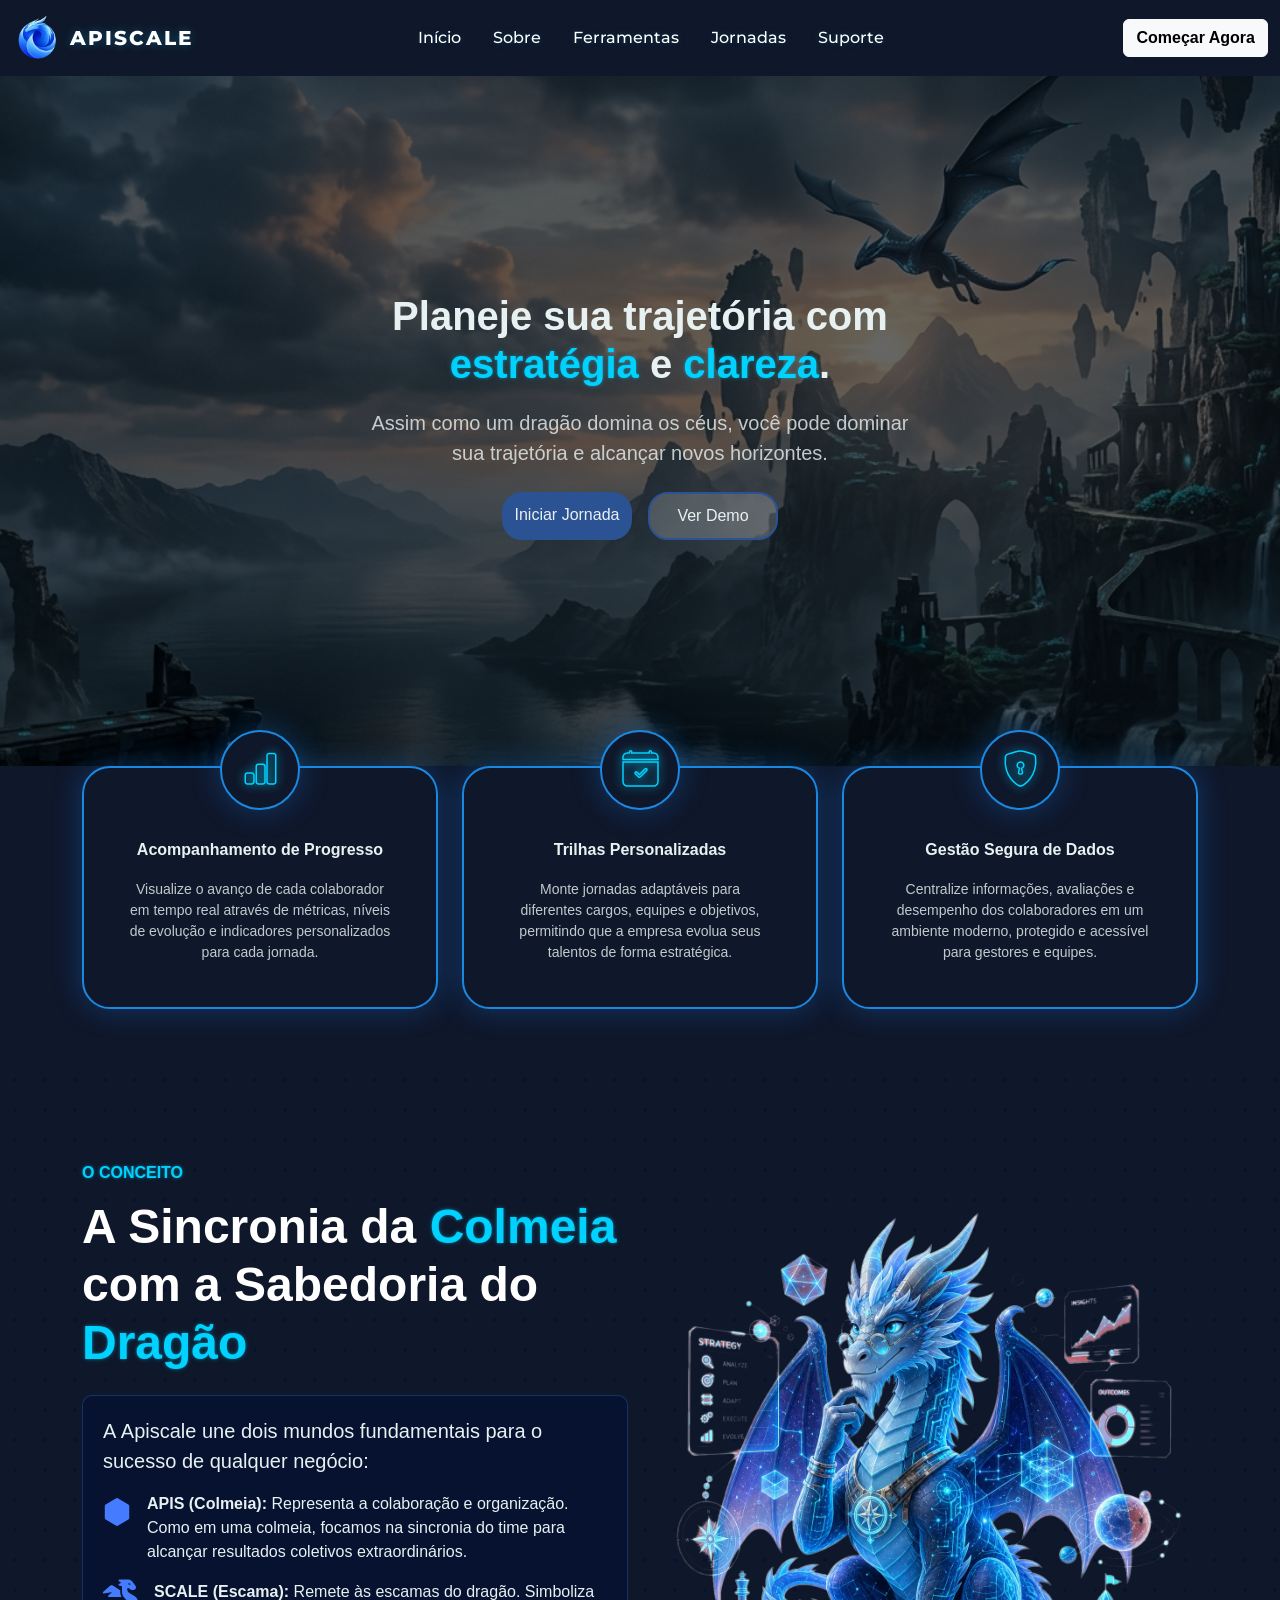
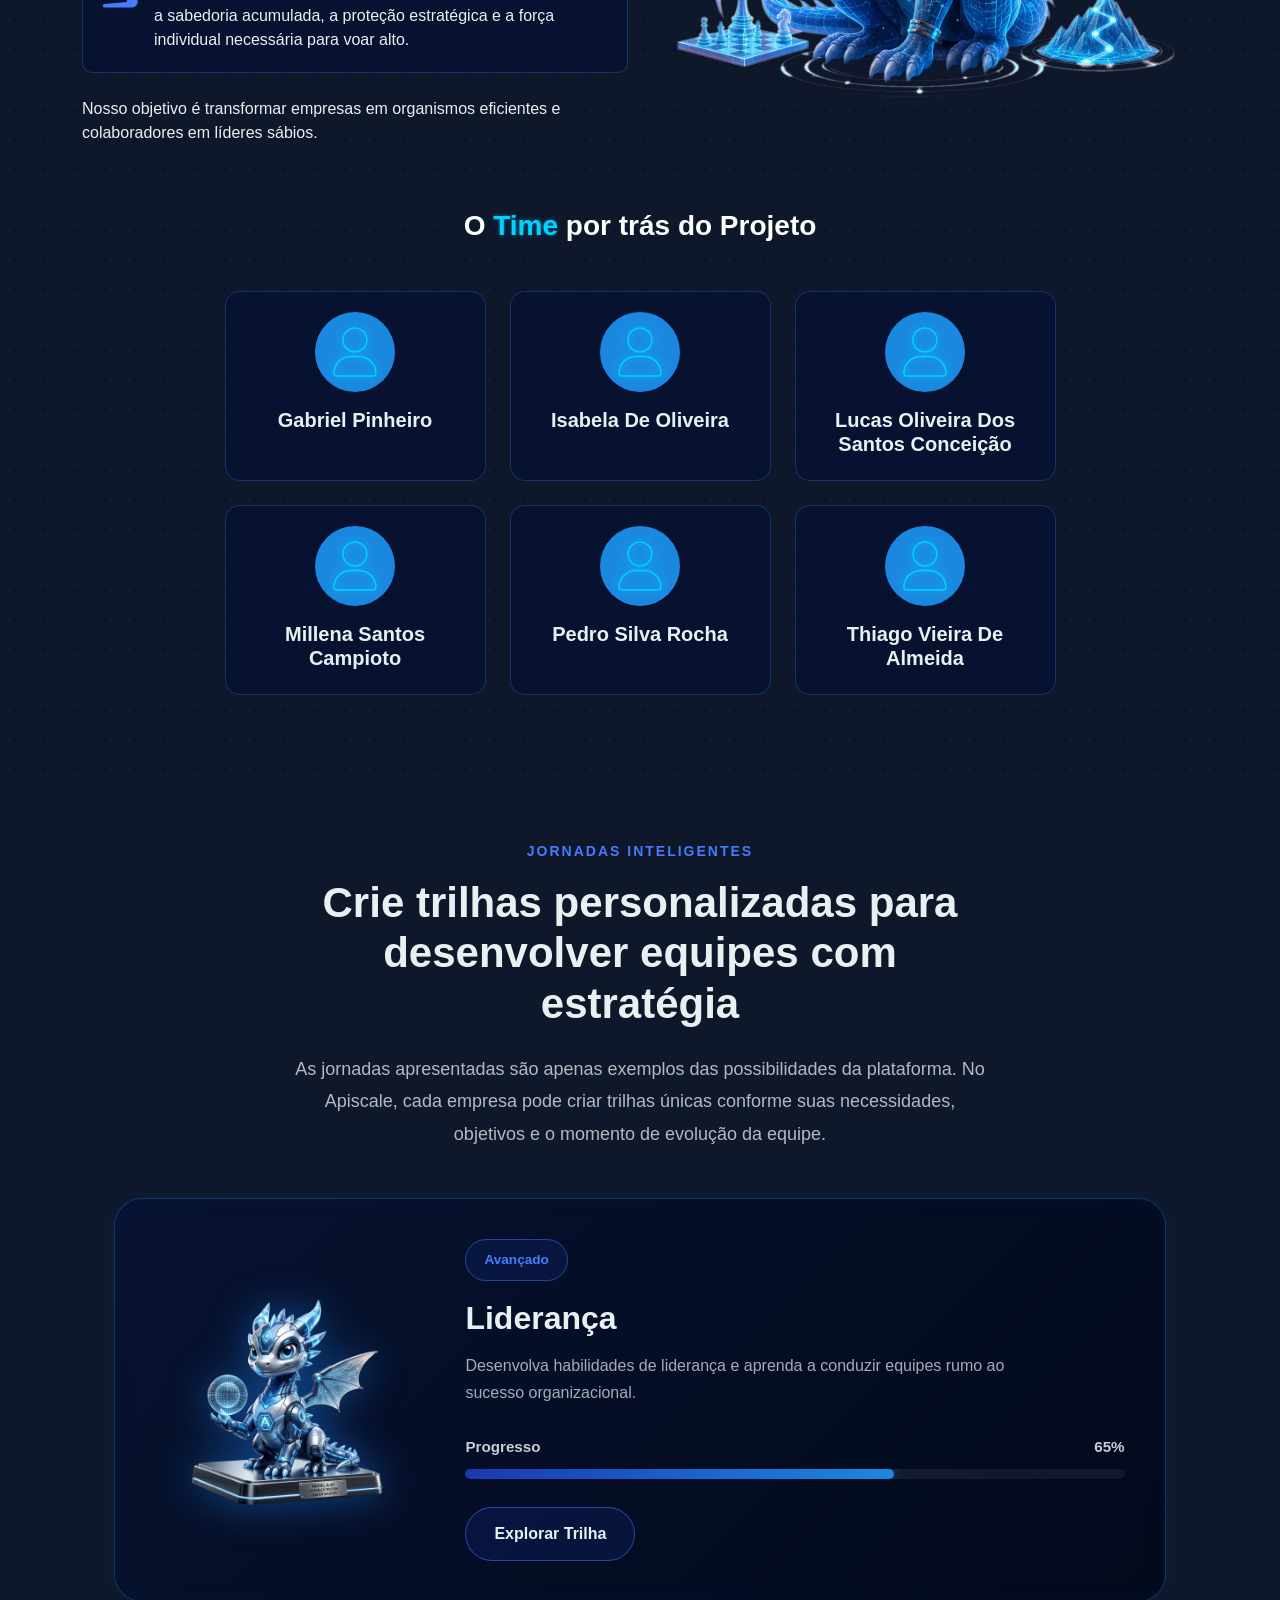
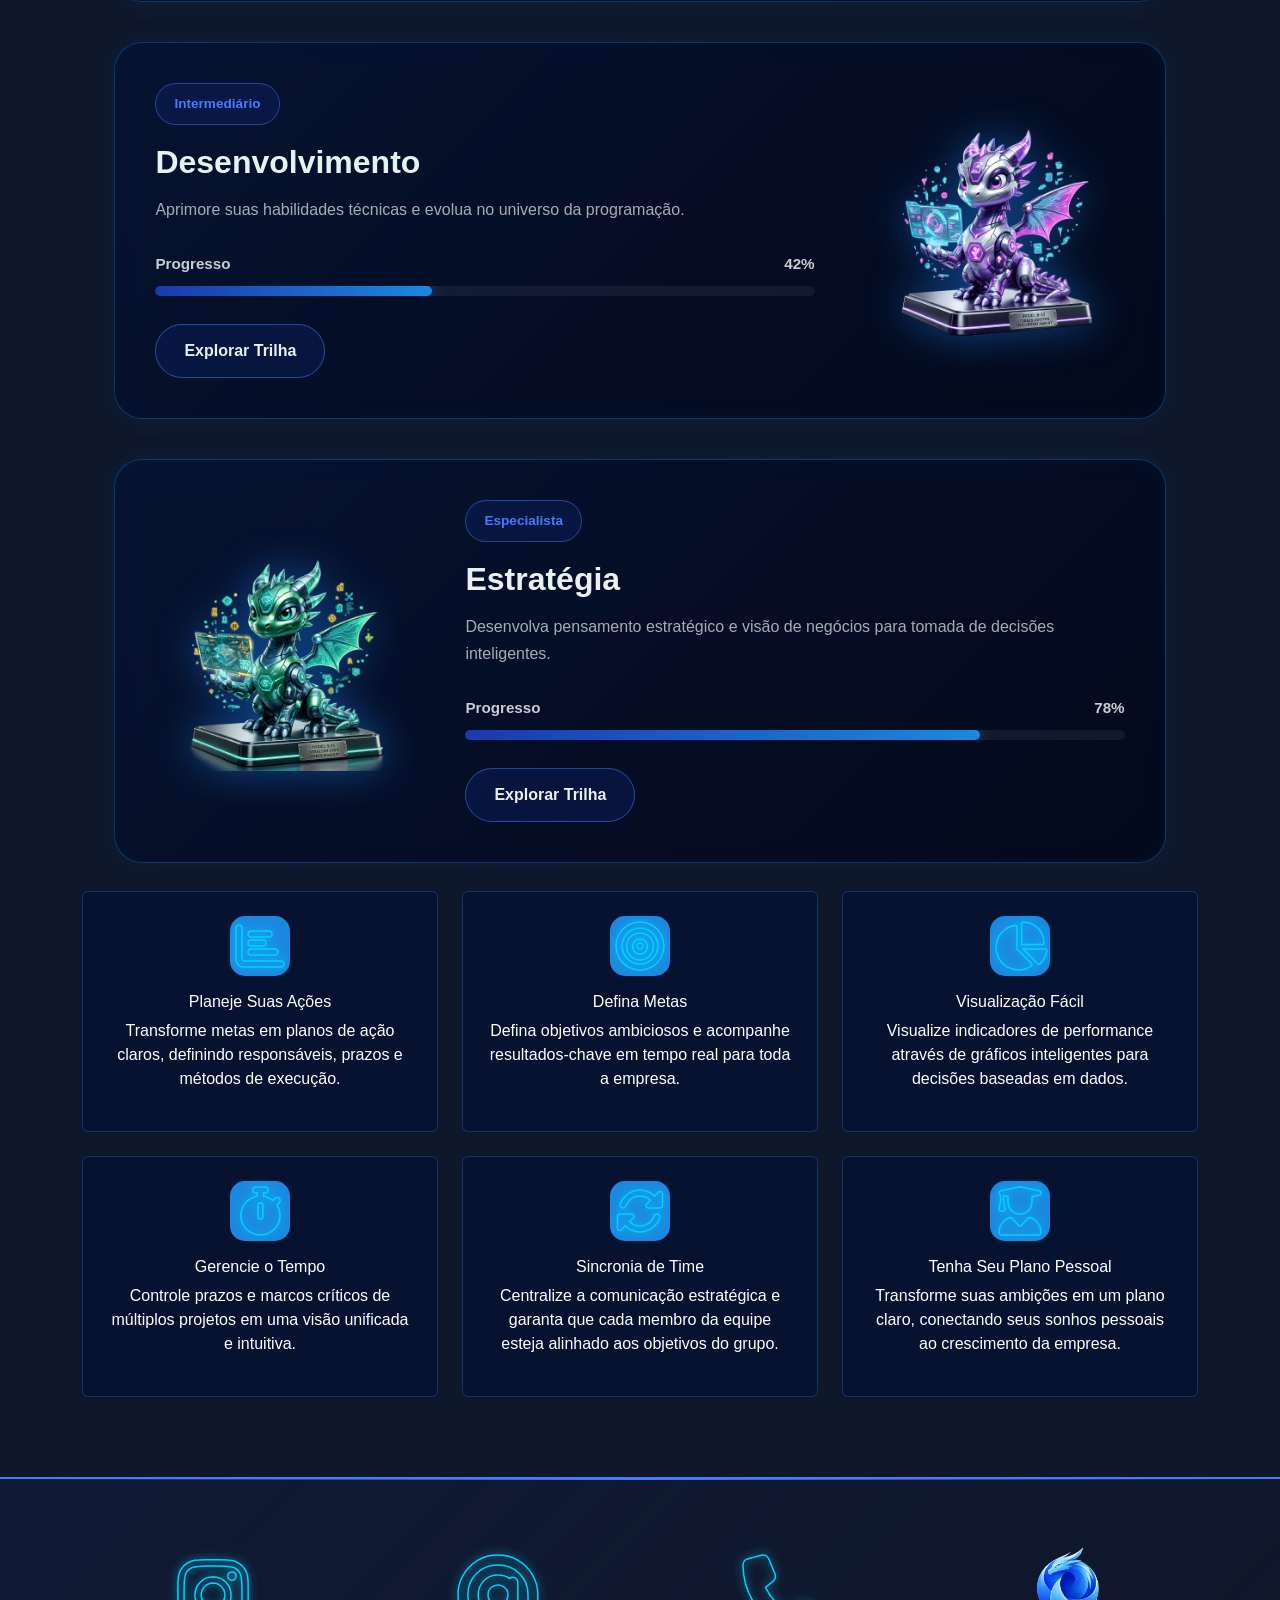
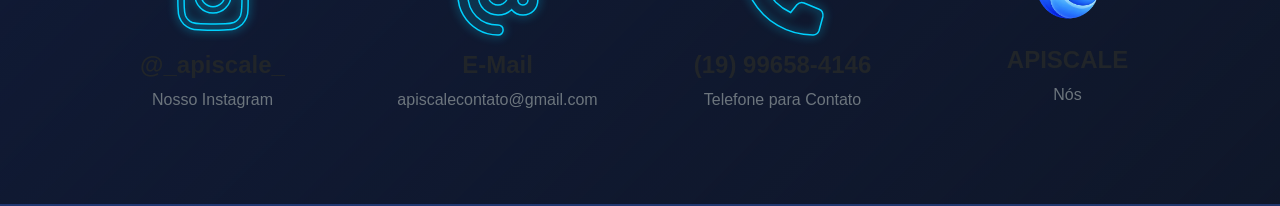
==== index.html @ 49bb7441 "footers finalizados" ====
<!DOCTYPE html>
<html lang="pt-br">

<head>
    <meta charset="UTF-8">
    <meta name="viewport" content="width=device-width, initial-scale=1.0">
    <!-- Font Awesome -->
    <link rel="stylesheet" href="https://cdnjs.cloudflare.com/ajax/libs/font-awesome/6.7.2/css/all.min.css">
    <link href="https://fonts.googleapis.com/css2?family=Montserrat:wght@700;800&display=swap" rel="stylesheet">
    <!-- Bootstrap CSS-->
    <link href="https://cdn.jsdelivr.net/npm/bootstrap@5.3.8/dist/css/bootstrap.min.css" rel="stylesheet"
        integrity="sha384-sRIl4kxILFvY47J16cr9ZwB07vP4J8+LH7qKQnuqkuIAvNWLzeN8tE5YBujZqJLB" crossorigin="anonymous">
    <!-- Bootstrap Icons -->
    <link rel="stylesheet" href="https://cdn.jsdelivr.net/npm/bootstrap-icons@1.13.1/font/bootstrap-icons.min.css">
    <!-- Link para o css -->
    <link rel="stylesheet" href="/assets/css/style.css">
    <!--Ainda em criação-->
    <link rel="icon" type="image/x-icon" href="/assets/images/logocortada.png">
    <title>Apiscale - Evolua. Construa. Domine.</title>
</head>

<body>
    <header>
        <nav class="navbar navbar-expand-lg bg-dark sticky-top navazulbg" data-bs-theme="dark">
            <div class="container-fluid">
                <a class="navbar-brand d-flex align-items-center gap-2" href="index.html">
                    <img src="assets/images/logocortada.png" alt="Logo Apiscale" width="50" height="50">
                    <span class="brand-text">APISCALE</span>
                </a>

                <button class="navbar-toggler" type="button" data-bs-toggle="collapse" data-bs-target="#navbarNav">
                    <span class="navbar-toggler-icon"></span>
                </button>

                <div class="collapse navbar-collapse" id="navbarNav">
                    <ul class="navbar-nav mx-auto gap-lg-3">
                        <li class="nav-item"><a class="nav-link text-white" href="index.html">Início</a></li>
                        <li class="nav-item"><a class="nav-link text-white" href="#sobre">Sobre</a></li>
                        <li class="nav-item"><a class="nav-link text-white" href="#ferramentas">Ferramentas</a></li>
                        <li class="nav-item"><a class="nav-link text-white" href="#jornadas">Jornadas</a></li>
                        <li class="nav-item"><a class="nav-link text-white" href="assets/pages/Suporte.html">Suporte</a>
                        </li>
                    </ul>
                    <a href="./assets/pages/cadastro.html"><button type="button" class="btn btn-light fw-bold">Começar
                            Agora</button></a>
                </div>
            </div>
        </nav>
    </header>

    <section class="hero-section">
        <div class="container">
            <div class="row align-items-center justify-content-center">
                <div class="col-md-6 col-12 text-center">
                    <h1 class="hero-title">Planeje sua trajetória com <span
                            class="text-highlight neon-sobre-wevers">estratégia</span> e
                        <span class="text-highlight neon-sobre-wevers">clareza</span>.
                    </h1>
                    <p class="hero-subtitle">Assim como um dragão domina os céus, você pode dominar sua trajetória e
                        alcançar novos horizontes.</p>
                    <!--Futuramente teremos a linkagem com a tela de login e um vídeo de demonstração do sistema-->
                    <div class="d-flex justify-content-center gap-3 mt-4">
                        <a href="./assets/pages/cadastro.html" class="btn btn-iniciar">Iniciar Jornada</a>
                        <a href="./assets/pages/EmConstrucao.html" class="btn btn-demo">Ver Demo</a>
                    </div>
                </div>
            </div>
        </div>
    </section>
    <section class="Cards-hero">
        <div class="container">
            <div class="row align-items-center justify-content-center">
                <div class="d-flex justify-content-center col-md-4 col-12 text-center mb-3">
                    <div class="card card-hero h-100">
                        <div class="elipse-icon"><i class="bi bi-bar-chart-fill neon-vazado"></i></div>
                        <div class="card-body">
                            <h5 class="card-title"> Acompanhamento de Progresso
                            </h5>
                            <p class="card-text">Visualize o avanço de cada colaborador em tempo real
                                através de métricas, níveis de evolução e indicadores
                                personalizados para cada jornada.</p>
                        </div>
                    </div>
                </div>
                <div class="d-flex justify-content-center col-md-4 col-12 text-center mb-3">
                    <div class="card card-hero h-100">
                        <div class="elipse-icon"><i class="bi bi-calendar-check-fill neon-vazado"></i></div>
                        <div class="card-body">
                            <h5 class="card-title">Trilhas Personalizadas</h5>
                            <p class="card-text">Monte jornadas adaptáveis para diferentes cargos,
                                equipes e objetivos, permitindo que a empresa evolua
                                seus talentos de forma estratégica.</p>
                        </div>
                    </div>
                </div>
                <div class="d-flex justify-content-center col-md-4 col-12 text-center mb-3">
                    <div class="card card-hero h-100">
                        <div class="elipse-icon"><i class="bi bi-shield-lock-fill neon-vazado"></i></div>
                        <div class="card-body">
                            <h5 class="card-title">Gestão Segura de Dados</h5>
                            <p class="card-text">Centralize informações, avaliações e desempenho dos
                                colaboradores em um ambiente moderno, protegido e
                                acessível para gestores e equipes.</p>
                        </div>
                    </div>
                </div>

            </div>
        </div>
    </section>

    <!--Explicação e informações gerais do projeto de forma simplificada, com mascostes gerados por is como forma de demonstração da gamificação que será implementada-->
    <main>
        <section id="sobre" class="about-section py-5">
            <div class="container py-5">
                <div class="row align-items-center mb-5">
                    <div class="col-lg-6">
                        <h6 class="text-primary-emphasis fw-bold text-uppercase mb-3 neon-sobre-wevers">O Conceito</h6>
                        <h2 class="display-5 fw-bold mb-4 text-white">A Sincronia da <span
                                class="text-primary-emphasis neon-sobre-wevers">Colmeia</span> com a Sabedoria do <span
                                class="text-primary-emphasis neon-sobre-wevers">Dragão</span></h2>

                        <div class="concept-box mb-4">
                            <p class="text-gray lead">
                                A <strong>Apiscale</strong> une dois mundos fundamentais para o sucesso de qualquer
                                negócio:
                            </p>

                            <div class="d-flex gap-3 mb-3">
                                <i class="bi bi-hexagon-fill text-primary-emphasis fs-3"></i>
                                <p class="text-gray m-0">
                                    <strong>APIS (Colmeia):</strong> Representa a colaboração e organização. Como em uma
                                    colmeia, focamos na sincronia do time para alcançar resultados coletivos
                                    extraordinários.
                                </p>
                            </div>

                            <div class="d-flex gap-3">
                                <i class="fas fa-dragon text-primary-emphasis fs-3"></i>
                                <p class="text-gray m-0">
                                    <strong>SCALE (Escama):</strong> Remete às escamas do dragão. Simboliza a sabedoria
                                    acumulada, a proteção estratégica e a força individual necessária para voar alto.
                                </p>
                            </div>
                        </div>

                        <p class="text-gray">
                            Nosso objetivo é transformar empresas em organismos eficientes e colaboradores em líderes
                            sábios.
                        </p>
                    </div>
                    <div class="col-lg-6 text-center">
                        <div class="about-icon-glow">
                            <img src="assets/images/sobreImg.webp" alt="Dragão de exemplo para a imagem"
                                class="img-fluid floating-img">
                        </div>
                    </div>
                </div>
                <h3 class="text-center fw-bold mb-5 mt-5 text-white">O <span
                        class="text-primary-emphasis neon-sobre-wevers">Time</span> por trás do Projeto</h3>

                <div class="row g-4 justify-content-center mb-4">
                    <!-- Integrante 1 -->
                    <div class="col-md-3">
                        <div class="team-card">
                            <div class="team-img-box mb-3">
                                <i class="fas fa-user fa-3x neon-vazado"></i>
                            </div>
                            <h5 class="fw-bold mb-1">Gabriel Pinheiro</h5>
                        </div>
                    </div>
                    <!-- Integrante 2 -->
                    <div class="col-md-3">
                        <div class="team-card">
                            <div class="team-img-box mb-3">
                                <i class="fas fa-user fa-3x neon-vazado"></i>
                            </div>
                            <h5 class="fw-bold mb-1">Isabela De Oliveira</h5>
                        </div>
                    </div>
                    <!-- Integrante 3 -->
                    <div class="col-md-3">
                        <div class="team-card">
                            <div class="team-img-box mb-3">
                                <i class="fas fa-user fa-3x neon-vazado"></i>
                            </div>
                            <h5 class="fw-bold mb-1">Lucas Oliveira Dos Santos Conceição</h5>
                        </div>
                    </div>
                </div>
                <div class="row g-4 justify-content-center">
                    <!-- Integrante 4 -->
                    <div class="col-md-3">
                        <div class="team-card">
                            <div class="team-img-box mb-3">
                                <i class="fas fa-user fa-3x neon-vazado"></i>
                            </div>
                            <h5 class="fw-bold mb-1">Millena Santos Campioto</h5>
                        </div>
                    </div>
                    <!-- Integrante 5-->
                    <div class="col-md-3">
                        <div class="team-card">
                            <div class="team-img-box mb-3">
                                <i class="fas fa-user fa-3x neon-vazado"></i>
                            </div>
                            <h5 class="fw-bold mb-1">Pedro Silva Rocha</h5>
                        </div>
                    </div>
                    <!-- Integrante 6 -->
                    <div class="col-md-3">
                        <div class="team-card">
                            <div class="team-img-box mb-3">
                                <i class="fas fa-user fa-3x neon-vazado"></i>
                            </div>
                            <h5 class="fw-bold mb-1">Thiago Vieira De Almeida</h5>
                        </div>
                    </div>
                </div>
            </div>
        </section>

        <!-- SEÇÃO TRILHAS -->
        <section id="jornadas" class="secao-trilhas py-5">
            <div class="container-fluid">

                <!-- TOPO -->
                <div class="row justify-content-center text-center mb-5">
                    <div class="col-lg-8">

                        <span class="subtitulo-jornada d-inline-block mb-3">
                            Jornadas Inteligentes
                        </span>

                        <h2 class="titulo-jornada mb-4">
                            Crie trilhas personalizadas para desenvolver equipes com estratégia
                        </h2>

                        <p class="descricao-jornada">
                            As jornadas apresentadas são apenas exemplos das possibilidades da plataforma.
                            No Apiscale, cada empresa pode criar trilhas únicas conforme suas necessidades,
                            objetivos e o momento de evolução da equipe.
                        </p>

                    </div>
                </div>



                <div class="container-trilhas">
                    <!-- CARD 1 -->
                    <div class="card-trilha esquerda">
                        <div class="area-dragao">
                            <img src="assets/images/dragao-1.png" alt="Dragão Liderança">
                        </div>

                        <div class="conteudo-trilha">
                            <span class="nivel">Avançado</span>

                            <h2>Liderança</h2>

                            <p>
                                Desenvolva habilidades de liderança e aprenda a conduzir equipes
                                rumo ao sucesso organizacional.
                            </p>

                            <div class="titulo-progresso">
                                <span>Progresso</span>
                                <span>65%</span>
                            </div>

                            <div class="barra-progresso">
                                <div class="progresso" style="width: 65%;"></div>
                            </div>

                            <button>Explorar Trilha</button>
                        </div>
                    </div>

                    <!-- CARD 2 -->
                    <div class="card-trilha direita">
                        <div class="area-dragao">
                            <img src="assets/images/dragao-2.png" alt="Dragão Desenvolvimento">
                        </div>

                        <div class="conteudo-trilha">
                            <span class="nivel">Intermediário</span>

                            <h2>Desenvolvimento</h2>

                            <p>
                                Aprimore suas habilidades técnicas e evolua no universo da programação.
                            </p>

                            <div class="titulo-progresso">
                                <span>Progresso</span>
                                <span>42%</span>
                            </div>

                            <div class="barra-progresso">
                                <div class="progresso" style="width: 42%;"></div>
                            </div>

                            <button>Explorar Trilha</button>
                        </div>
                    </div>

                    <!-- CARD 3 -->
                    <div class="card-trilha esquerda">
                        <div class="area-dragao">
                            <img src="assets/images/dragao-3.png" alt="Dragão Estratégia">
                        </div>

                        <div class="conteudo-trilha">
                            <span class="nivel">Especialista</span>

                            <h2>Estratégia</h2>

                            <p>
                                Desenvolva pensamento estratégico e visão de negócios para tomada
                                de decisões inteligentes.
                            </p>

                            <div class="titulo-progresso">
                                <span>Progresso</span>
                                <span>78%</span>
                            </div>

                            <div class="barra-progresso">
                                <div class="progresso" style="width: 78%;"></div>
                            </div>

                            <button>Explorar Trilha</button>
                        </div>
                    </div>

                </div>
            </div>
        </section>
        <section id="ferramentas" class="overlap-section">
            <div class="container">
                <div class="row g-4 gy-4">
                    <div class="col-md-4">
                        <div class="feature-card p-4 rounded shadow-sm text-white">
                            <div class="icon-box mb-3"><i class="fas fa-chart-bar fa-2x neon-vazado"></i></div>
                            <h6>Planeje Suas Ações</h6>
                            <p>Transforme metas em planos de ação claros, definindo responsáveis, prazos e métodos de
                                execução.</p>
                        </div>
                    </div>
                    <div class="col-md-4">
                        <div class="feature-card p-4 rounded shadow-sm text-white">
                            <div class="icon-box mb-3"><i class="fas fa-bullseye fa-2x neon-vazado"></i></div>
                            <h6>Defina Metas</h6>
                            <p>Defina objetivos ambiciosos e acompanhe resultados-chave em tempo real para toda a
                                empresa.</p>
                        </div>
                    </div>
                    <div class="col-md-4">
                        <div class="feature-card p-4 rounded shadow-sm text-white">
                            <div class="icon-box mb-3"><i class="fas fa-chart-pie fa-2x neon-vazado"></i></div>
                            <h6>Visualização Fácil</h6>
                            <p>Visualize indicadores de performance através de gráficos inteligentes para decisões
                                baseadas em dados.</p>
                        </div>
                    </div>
                    <div class="col-md-4">
                        <div class="feature-card p-4 rounded shadow-sm text-white">
                            <div class="icon-box mb-3"><i class="fas fa-stopwatch fa-2x neon-vazado"></i></div>
                            <h6>Gerencie o Tempo</h6>
                            <p>Controle prazos e marcos críticos de múltiplos projetos em uma visão unificada e
                                intuitiva.</p>
                        </div>
                    </div>
                    <div class="col-md-4">
                        <div class="feature-card p-4 rounded shadow-sm text-white">
                            <div class="icon-box mb-3"><i class="fas fa-sync-alt fa-2x neon-vazado"></i></div>
                            <h6>Sincronia de Time</h6>
                            <p>Centralize a comunicação estratégica e garanta que cada membro da equipe esteja alinhado
                                aos objetivos do grupo.</p>
                        </div>
                    </div>
                    <div class="col-md-4">
                        <div class="feature-card p-4 rounded shadow-sm text-white">
                            <div class="icon-box mb-3"><i class="fas fa-user-graduate fa-2x neon-vazado"></i></div>
                            <h6>Tenha Seu Plano Pessoal</h6>
                            <p>Transforme suas ambições em um plano claro, conectando seus sonhos pessoais ao
                                crescimento da empresa.</p>
                        </div>
                    </div>
                </div>
            </div>
        </section>
    </main>


    <footer>
        <section class="stats-custom">
            <div class="container">
                <div class="d-flex row text-center g-4">
                    <div class="col-6 col-md-3">
                        <div class="h-100 p-3 d-flex flex-column align-items-center">
                            <i class="fa-brands fa-instagram neon-vazado fa-5x"></i>
                            <h4 class="fw-bold mt-3">@_apiscale_</h4>
                            <p class="text-secondary mt-auto">Nosso Instagram</p>
                        </div>
                    </div>
                    <div class="col-6 col-md-3">
                        <div class="h-100 p-3 d-flex flex-column align-items-center">
                            <i class="fa-solid fa-at neon-vazado fa-5x"></i>
                            <h4 class="fw-bold mt-3">E-Mail</h4>
                            <p class="text-secondary">apiscalecontato@gmail.com</p>
                        </div>
                    </div>
                    <div class="col-6 col-md-3">
                        <div class="h-100 p-3 d-flex flex-column align-items-center">
                            <i class="fa-solid fa-phone neon-vazado fa-5x"></i>
                            <h4 class="fw-bold mt-3">(19) 99658-4146</h4>
                            <p class="text-secondary">Telefone para Contato</p>
                        </div>
                    </div>
                    <div class="col-6 col-md-3">
                        <div class="d-flex align-items-center justify-content-center mx-auto" style="width: 35%;">
                            <img src="assets/images/logocortada.png" alt="Mascote" class="img-fluid p-1">
                        </div>
                        <h4 class="fw-bold mt-3">APISCALE</h4>
                        <p class="text-secondary">Nós</p>
                    </div>
                </div>
            </div>
        </section>
    </footer>

    <!-- Bootstrap JS -->
    <script src="https://cdn.jsdelivr.net/npm/bootstrap@5.3.8/dist/js/bootstrap.bundle.min.js"
        integrity="sha384-FKyoEForCGlyvwx9Hj09JcYn3nv7wiPVlz7YYwJrWVcXK/BmnVDxM+D2scQbITxI"
        crossorigin="anonymous"></script>
</body>

</html>
---- assets/css/style.css ----
@charset "UTF-8";
* {
  margin: 0;
  padding: 0;
  font-family: "Nunito", sans-serif;
}

header {
  background-color: #0F172A;
}

.navbar .navbar-brand {
  width: 150px;
  height: auto;
}
.navbar .nav-item .nav-link {
  color: #E8F1F2;
  font-size: 16px;
  font-weight: 500;
}
.navbar .nav-item .nav-link:hover {
  color: #457CFF;
}
.navbar .btn-comecar {
  background-color: #fff;
  padding: 8px 16px;
  border-radius: 15px;
  color: #457CFF;
  font-size: 16px;
  font-weight: 600;
}
.navbar .btn-comecar:hover {
  background-color: #457CFF;
  color: #fff;
}

.hero-section {
  background-image: linear-gradient(rgba(0, 0, 0, 0.6), rgba(0, 0, 0, 0.6)), url("../images/FundoHero.png");
  background-size: cover;
  background-position: center;
  background-repeat: no-repeat;
  background-attachment: fixed;
  color: #E8F1F2;
  min-height: 80vh;
  padding: 40px 0 80px;
  display: flex;
  align-items: center;
}
.hero-section .hero-title {
  font-size: 40px;
  font-weight: 700;
  color: #E8F1F2;
}
.hero-section .hero-title .text-highlight {
  color: #457CFF;
}
.hero-section .hero-subtitle {
  font-size: 20px;
  color: #E8F1F2;
  opacity: 0.8;
  margin-top: 20px;
  font-weight: 500;
}
.hero-section .btn-iniciar,
.hero-section .btn-demo {
  padding: 10px 0px;
  min-width: 130px;
  border-radius: 20px;
  color: #E8F1F2;
  font-size: 16px;
  font-weight: 500;
  transition: all 0.3s ease;
}
.hero-section .btn-iniciar {
  background-color: #2B5293;
}
.hero-section .btn-iniciar:hover {
  background-color: #457CFF;
  box-shadow: 0 0 26px rgba(27, 136, 255, 0.45);
  transform: translateY(-2px);
}
.hero-section .btn-demo {
  background: rgba(255, 255, 255, 0.2);
  border: 2px solid #2B5293;
}
.hero-section .btn-demo:hover {
  background: #fff;
  color: #2B5293;
  box-shadow: 0 0 26px rgba(27, 136, 255, 0.25);
  transform: translateY(-2px);
}

.hero-section {
  position: relative;
  z-index: 0;
}

.Cards-hero {
  margin-top: -30px;
  padding: 0 0 40px;
  position: relative;
  z-index: 1;
  background-color: #0F172A;
}

.Cards-hero .card-hero {
  position: relative;
  background-color: #0F172A;
  border: 2px solid #1B88E0;
  border-radius: 28px;
  padding: 3.5rem 1.75rem 1.75rem;
  box-shadow: 0 0 30px rgba(27, 136, 255, 0.3);
  overflow: visible;
  min-height: 200px;
  transition: transform 0.3s ease, box-shadow 0.3s ease;
}

.Cards-hero .card-hero:hover {
  transform: translateY(-8px);
  box-shadow: 0 30px 80px rgba(15, 23, 42, 0.45);
}

.Cards-hero .elipse-icon {
  position: absolute;
  top: -38px;
  left: 50%;
  transform: translateX(-50%);
  z-index: 2;
  width: 80px;
  height: 80px;
  border-radius: 50%;
  background: #0F172A;
  border: 2px solid #1B88E0;
  display: flex;
  align-items: center;
  justify-content: center;
  box-shadow: 0 0 30px rgba(27, 136, 255, 0.3);
  color: #457CFF;
}

.Cards-hero .elipse-icon i {
  font-size: 35px;
}

.Cards-hero .card-body {
  padding-top: 1rem;
}

.Cards-hero .card-title {
  color: #E8F1F2;
  font-size: 16px;
  font-weight: 700;
  margin-bottom: 20px;
}

.Cards-hero .card-text {
  color: rgba(232, 241, 242, 0.82);
  font-size: 14px;
}

/* =========================================================
   SEÇÃO TRILHAS
========================================================= */
/* =========================================================
   SEÇÃO TRILHAS
========================================================= */
.secao-trilhas {
  width: 100%;
  padding: 80px 8%;
  background-color: #0F172A;
}
.secao-trilhas .subtitulo-jornada {
  display: inline-block;
  color: #457CFF;
  font-size: 14px;
  font-weight: 700;
  letter-spacing: 2px;
  text-transform: uppercase;
  margin-bottom: 20px;
}
.secao-trilhas .titulo-jornada {
  color: #E8F1F2;
  font-size: 42px;
  font-weight: 800;
  max-width: 800px;
  margin: 0 auto 24px;
  line-height: 1.2;
}
.secao-trilhas .descricao-jornada {
  color: rgba(232, 241, 242, 0.75);
  font-size: 18px;
  line-height: 1.8;
  max-width: 780px;
  margin: 0 auto;
}
.secao-trilhas .container-trilhas {
  display: flex;
  flex-direction: column;
  gap: 40px;
}
.secao-trilhas {
  /* =========================================================
     CARD
  ========================================================= */
}
.secao-trilhas .card-trilha {
  width: 100%;
  min-height: 280px;
  background: linear-gradient(135deg, rgba(7, 18, 48, 0.95), rgba(3, 10, 28, 0.98));
  border: 1px solid rgba(27, 136, 224, 0.35);
  border-radius: 28px;
  padding: 40px;
  display: flex;
  align-items: center;
  gap: 50px;
  position: relative;
  overflow: hidden;
  box-shadow: 0 0 30px rgba(27, 136, 255, 0.08), inset 0 0 25px rgba(27, 136, 255, 0.04);
  transition: 0.4s ease;
}
.secao-trilhas .card-trilha:hover {
  transform: translateY(-5px);
  border-color: rgba(69, 124, 255, 0.7);
  box-shadow: 0 0 40px rgba(27, 136, 255, 0.2), inset 0 0 30px rgba(27, 136, 255, 0.06);
}
.secao-trilhas .card-trilha {
  /* =========================================================
     CARD INVERTIDO
  ========================================================= */
}
.secao-trilhas .card-trilha.direita {
  flex-direction: row-reverse;
}
.secao-trilhas .card-trilha {
  /* =========================================================
     ÁREA DO DRAGÃO
  ========================================================= */
}
.secao-trilhas .card-trilha .area-dragao {
  width: 260px;
  display: flex;
  justify-content: center;
  align-items: center;
  flex-shrink: 0;
}
.secao-trilhas .card-trilha .area-dragao img {
  width: 100%;
  max-width: 220px;
  -o-object-fit: contain;
     object-fit: contain;
  filter: drop-shadow(0 0 20px rgba(27, 136, 255, 0.45));
}
.secao-trilhas .card-trilha {
  /* =========================================================
     CONTEÚDO
  ========================================================= */
}
.secao-trilhas .card-trilha .conteudo-trilha {
  flex: 1;
}
.secao-trilhas .card-trilha .conteudo-trilha .nivel {
  display: inline-flex;
  padding: 10px 18px;
  border-radius: 999px;
  background: rgba(27, 57, 173, 0.18);
  border: 1px solid rgba(69, 124, 255, 0.45);
  color: #457CFF;
  font-size: 0.85rem;
  font-weight: 700;
  margin-bottom: 18px;
}
.secao-trilhas .card-trilha .conteudo-trilha h2 {
  font-size: 2rem;
  font-weight: 700;
  color: #E8F1F2;
  margin-bottom: 14px;
}
.secao-trilhas .card-trilha .conteudo-trilha p {
  color: rgba(232, 241, 242, 0.7);
  line-height: 1.7;
  margin-bottom: 30px;
  max-width: 600px;
}
.secao-trilhas .card-trilha {
  /* =========================================================
     PROGRESSO
  ========================================================= */
}
.secao-trilhas .card-trilha .titulo-progresso {
  display: flex;
  justify-content: space-between;
  margin-bottom: 10px;
  color: rgba(232, 241, 242, 0.85);
  font-size: 0.95rem;
  font-weight: 600;
}
.secao-trilhas .card-trilha .barra-progresso {
  width: 100%;
  height: 10px;
  background: rgba(255, 255, 255, 0.06);
  border-radius: 999px;
  overflow: hidden;
  margin-bottom: 28px;
}
.secao-trilhas .card-trilha .barra-progresso .progresso {
  height: 100%;
  border-radius: 999px;
  background: linear-gradient(90deg, #1B39AD, #1B88E0);
  box-shadow: 0 0 15px rgba(27, 136, 255, 0.6);
}
.secao-trilhas .card-trilha {
  /* =========================================================
     BOTÃO
  ========================================================= */
}
.secao-trilhas .card-trilha button {
  padding: 14px 28px;
  border-radius: 999px;
  border: 1px solid rgba(69, 124, 255, 0.5);
  background: rgba(27, 57, 173, 0.18);
  color: #E8F1F2;
  font-weight: 700;
  cursor: pointer;
  transition: 0.3s ease;
}
.secao-trilhas .card-trilha button:hover {
  background: #2B5293;
  transform: scale(1.03);
  box-shadow: 0 0 20px rgba(27, 136, 255, 0.5);
}

/* =========================================================
   SEÇÕES ADICIONADAS
========================================================= */
.about-section {
  background-image: radial-gradient(rgba(7, 18, 48, 0.95) 2px, #0F172A 2px);
  background-size: 30px 30px;
  position: relative;
}

.concept-box {
  background-color: rgba(7, 18, 48, 0.95);
  padding: 20px;
  border-radius: 10px;
  border: 1px solid rgba(59, 130, 246, 0.3);
}

.team-card {
  background-color: rgba(7, 18, 48, 0.95);
  padding: 20px;
  border-radius: 15px;
  border: 1px solid rgba(59, 130, 246, 0.3);
  text-align: center;
  transition: transform 0.3s ease, box-shadow 0.3s ease;
  height: 100%;
  color: #E8F1F2;
}

.team-card:hover {
  transform: translateY(-5px);
  box-shadow: 0 5px 15px rgba(59, 130, 246, 0.2);
}

.team-img-box {
  width: 80px;
  height: 80px;
  background-color: #1B88E0;
  border-radius: 50%;
  display: flex;
  align-items: center;
  justify-content: center;
  margin: 0 auto;
  color: white;
}

.about-icon-glow {
  position: relative;
}

.floating-img {
  animation: float 3s ease-in-out infinite;
}

@keyframes float {
  0%, 100% {
    transform: translateY(0px);
  }
  50% {
    transform: translateY(-10px);
  }
}
.text-gray {
  color: #E8F1F2 !important;
}

.overlap-section {
  margin-top: -100px;
  position: relative;
  z-index: 10;
  padding: 80px 0;
}

.feature-card {
  background-color: rgba(7, 18, 48, 0.95);
  padding: 40px 30px;
  border-radius: 20px;
  border: 1px solid rgba(59, 130, 246, 0.3);
  text-align: center;
  transition: transform 0.3s ease, box-shadow 0.3s ease;
  height: 100%;
}

.feature-card:hover {
  transform: translateY(-10px);
  box-shadow: 0 10px 30px rgba(59, 130, 246, 0.2);
}

.icon-box {
  width: 60px;
  height: 60px;
  background-color: #1B88E0;
  border-radius: 15px;
  display: flex;
  align-items: center;
  justify-content: center;
  margin: 0 auto 25px;
  font-size: 1.5rem;
  color: white;
}

/* =========================================================
   RESET DE ESPAÇAMENTO
========================================================= */
html,
body {
  margin: 0;
  padding: 0;
  background-color: #0F172A;
  overflow-x: hidden;
}

main {
  margin-bottom: 0;
  padding-bottom: 0;
}

/* =========================================================
   FOOTER
========================================================= */


.stats-custom {
  background: linear-gradient(135deg, rgba(27, 57, 173, 0.08) 0%, rgba(15, 23, 42, 0.95) 100%);
  border-top: 2px solid #457CFF;
  border-bottom: 2px solid rgba(69, 124, 255, 0.3);
  padding: 60px 0;
  position: relative;
}
.stats-custom::before {
  content: "";
  position: absolute;
  top: 0;
  left: 0;
  right: 0;
  height: 1px;
  background: linear-gradient(90deg, transparent, #457CFF, transparent);
}

.stats-custom .col-6:hover,
.stats-custom .col-md-3:hover {
  transform: translateY(-8px) scale(1.02) !important;
  border-color: #457CFF !important;
  box-shadow: 0 20px 40px rgba(69, 124, 255, 0.25), inset 0 0 20px rgba(69, 124, 255, 0.08), 0 0 20px rgba(69, 124, 255, 0.15) !important;
  background: linear-gradient(135deg, rgba(7, 18, 48, 0.98) 0%, rgba(20, 35, 70, 0.98) 100%) !important;
}
.stats-custom .col-6:hover::before,
.stats-custom .col-md-3:hover::before {
  opacity: 1;
}
.stats-custom .col-6:hover h4,
.stats-custom .col-md-3:hover h4 {
  color: #fff;
  text-shadow: 0 0 10px #457CFF;
}
.stats-custom .col-6 > *,
.stats-custom .col-md-3 > * {
  position: relative;
  z-index: 1;
}


.stat-item h3 {
  font-size: 3rem;
  font-weight: 700;
  color: #E8F1F2;
  margin-bottom: 0.5rem;
}

.stat-item p {
  color: rgba(232, 241, 242, 0.75);
  margin-bottom: 0;
}

.text-primary-emphasis {
  color: #457CFF !important;
}

@media (min-width: 992px) {
  .nav-item.dropdown .dropdown-menu {
    display: block !important;
    visibility: hidden;
    opacity: 0;
    left: 50%;
    transform: translateX(-50%) translateY(15px);
    transition: all 0.3s ease-in-out;
    pointer-events: none;
  }
  .nav-item.dropdown .dropdown-menu.show {
    visibility: visible;
    opacity: 1;
    transform: translateX(-50%) translateY(0);
    pointer-events: auto;
  }
}
@media (max-width: 991px) {
  .dropdown-menu {
    min-width: 100% !important;
  }
}
.neon-vazado {
  color: transparent !important;
  -webkit-text-stroke: 1.5px #00d2ff;
  filter: drop-shadow(0 0 5px #00d2ff);
  transition: all 0.3s ease;
}

.feature-card:hover .neon-vazado {
  -webkit-text-stroke: 1.5px #fff;
  filter: drop-shadow(0 0 10px #00d2ff) drop-shadow(0 0 20px #00d2ff);
}

.brand-text {
  font-family: "Montserrat", sans-serif;
  font-weight: 800;
  letter-spacing: 2px;
  font-size: 1.25rem;
  color: #fff;
  text-transform: uppercase;
  text-shadow: 0 0 10px rgba(0, 210, 255, 0.3);
}

.navbar-nav .nav-link {
  color: #ffffff !important;
  font-family: "Montserrat", sans-serif;
  font-weight: 500;
  transition: all 0.3s ease;
  text-shadow: 0 0 8px rgba(0, 210, 255, 0.2);
}

.navbar-nav .nav-link:hover {
  color: #ffffff !important;
  text-shadow: 0 0 15px rgba(0, 210, 255, 0.8);
}

.navbar-nav .nav-link.active {
  color: #ffffff !important;
  text-shadow: 0 0 12px rgba(0, 210, 255, 0.6);
}

.hero-fixed h1 .text-primary-emphasis {
  color: #00d2ff !important;
  text-shadow: 0 0 3px rgba(0, 210, 255, 0.4), 0 0 6px rgba(0, 210, 255, 0.2);
  font-weight: 800;
  display: inline-block;
}

.neon-sobre-wevers {
  color: #00d2ff !important;
  text-shadow: 0 0 3px rgba(0, 210, 255, 0.4), 0 0 6px rgba(0, 210, 255, 0.2);
  font-weight: 800;
  display: inline-block;
}

/* =========================================================
   RESPONSIVO
========================================================= */
@media (max-width: 900px) {
  .secao-trilhas .card-trilha,
  .secao-trilhas .card-trilha.direita {
    flex-direction: column;
    text-align: center;
  }
  .secao-trilhas .titulo-progresso {
    text-align: left;
  }
  .secao-trilhas .area-dragao {
    width: 100%;
  }
  .secao-trilhas .conteudo-trilha p {
    max-width: 100%;
  }
}/*# sourceMappingURL=style.css.map */

.margem-nos {
    padding: 1.5rem !important;
}

.navazulbg {
    background-color: #0F172A !important;
}

.fontenav {
    color: #ffffff !important;
    font-family: 'Montserrat', sans-serif;
    font-weight: 500;
    transition: all 0.3s ease;
    text-shadow: 0 0 8px rgba(0, 210, 255, 0.2);}
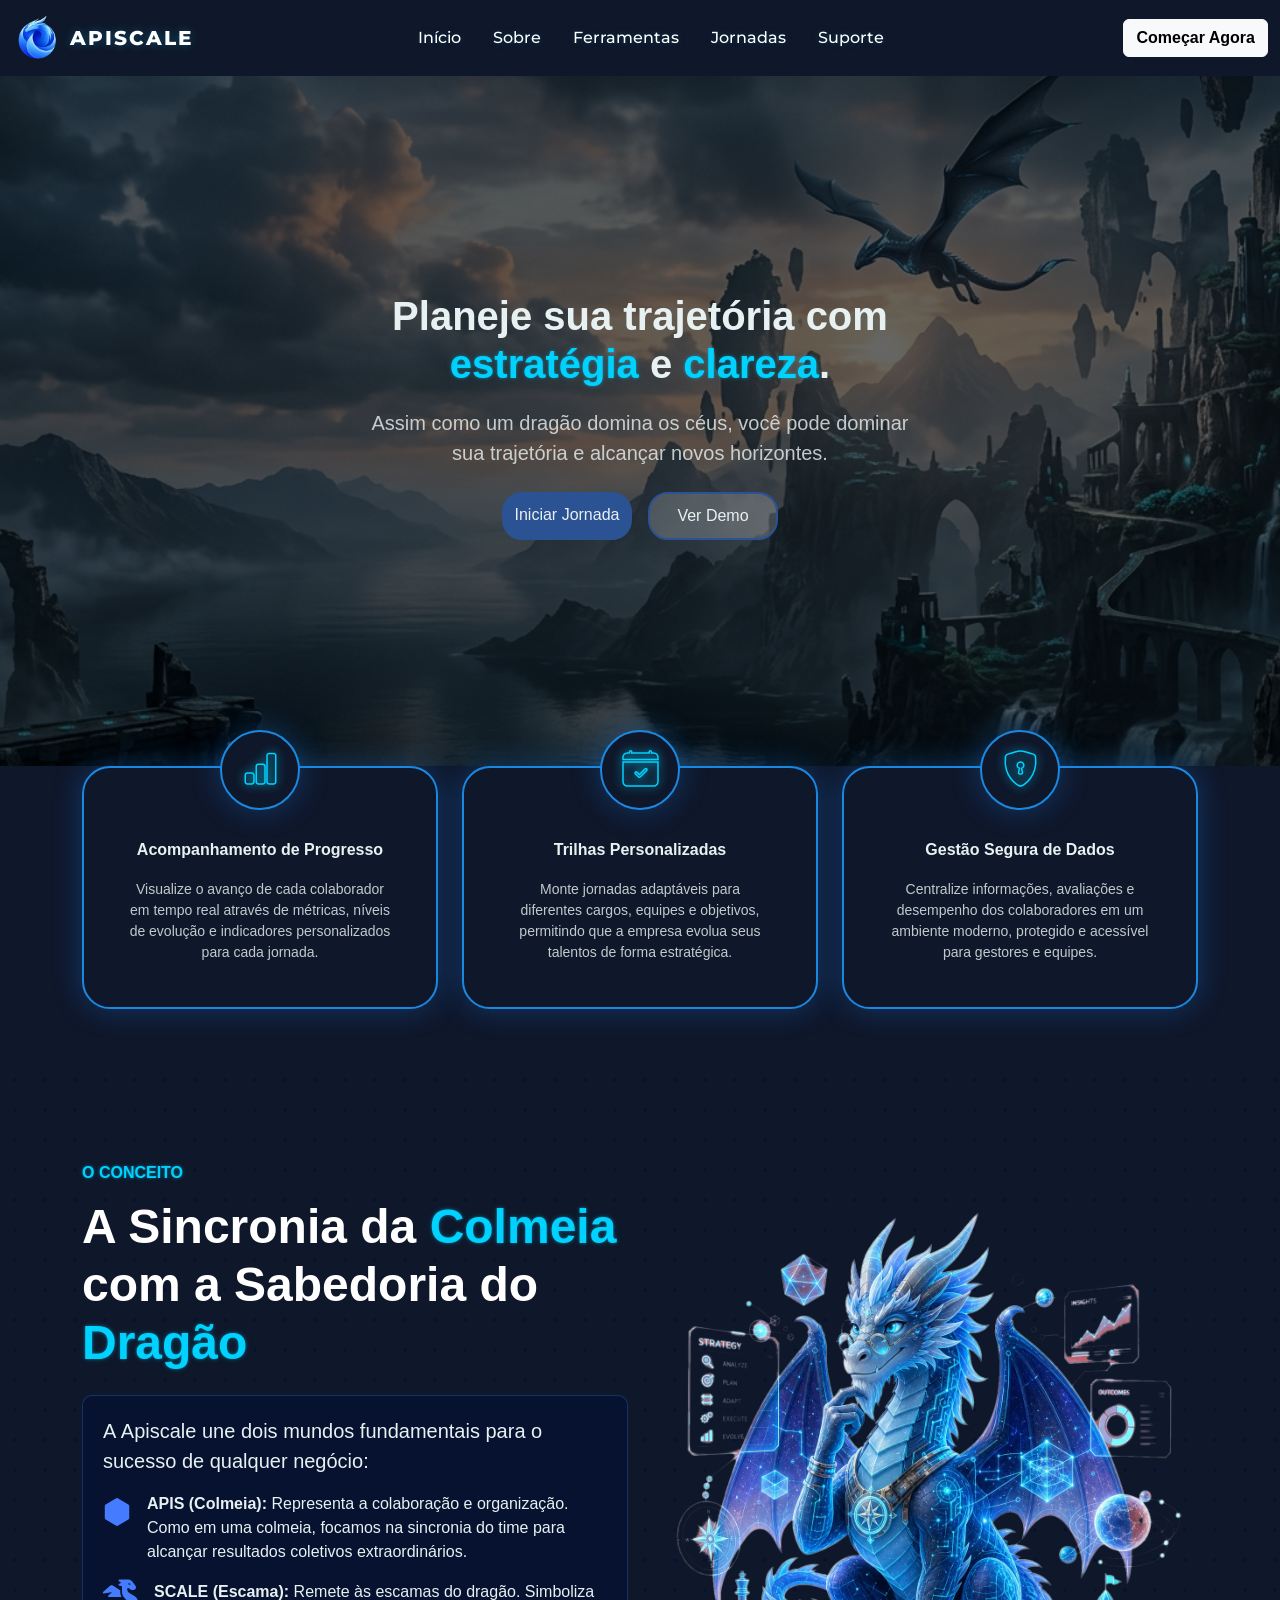
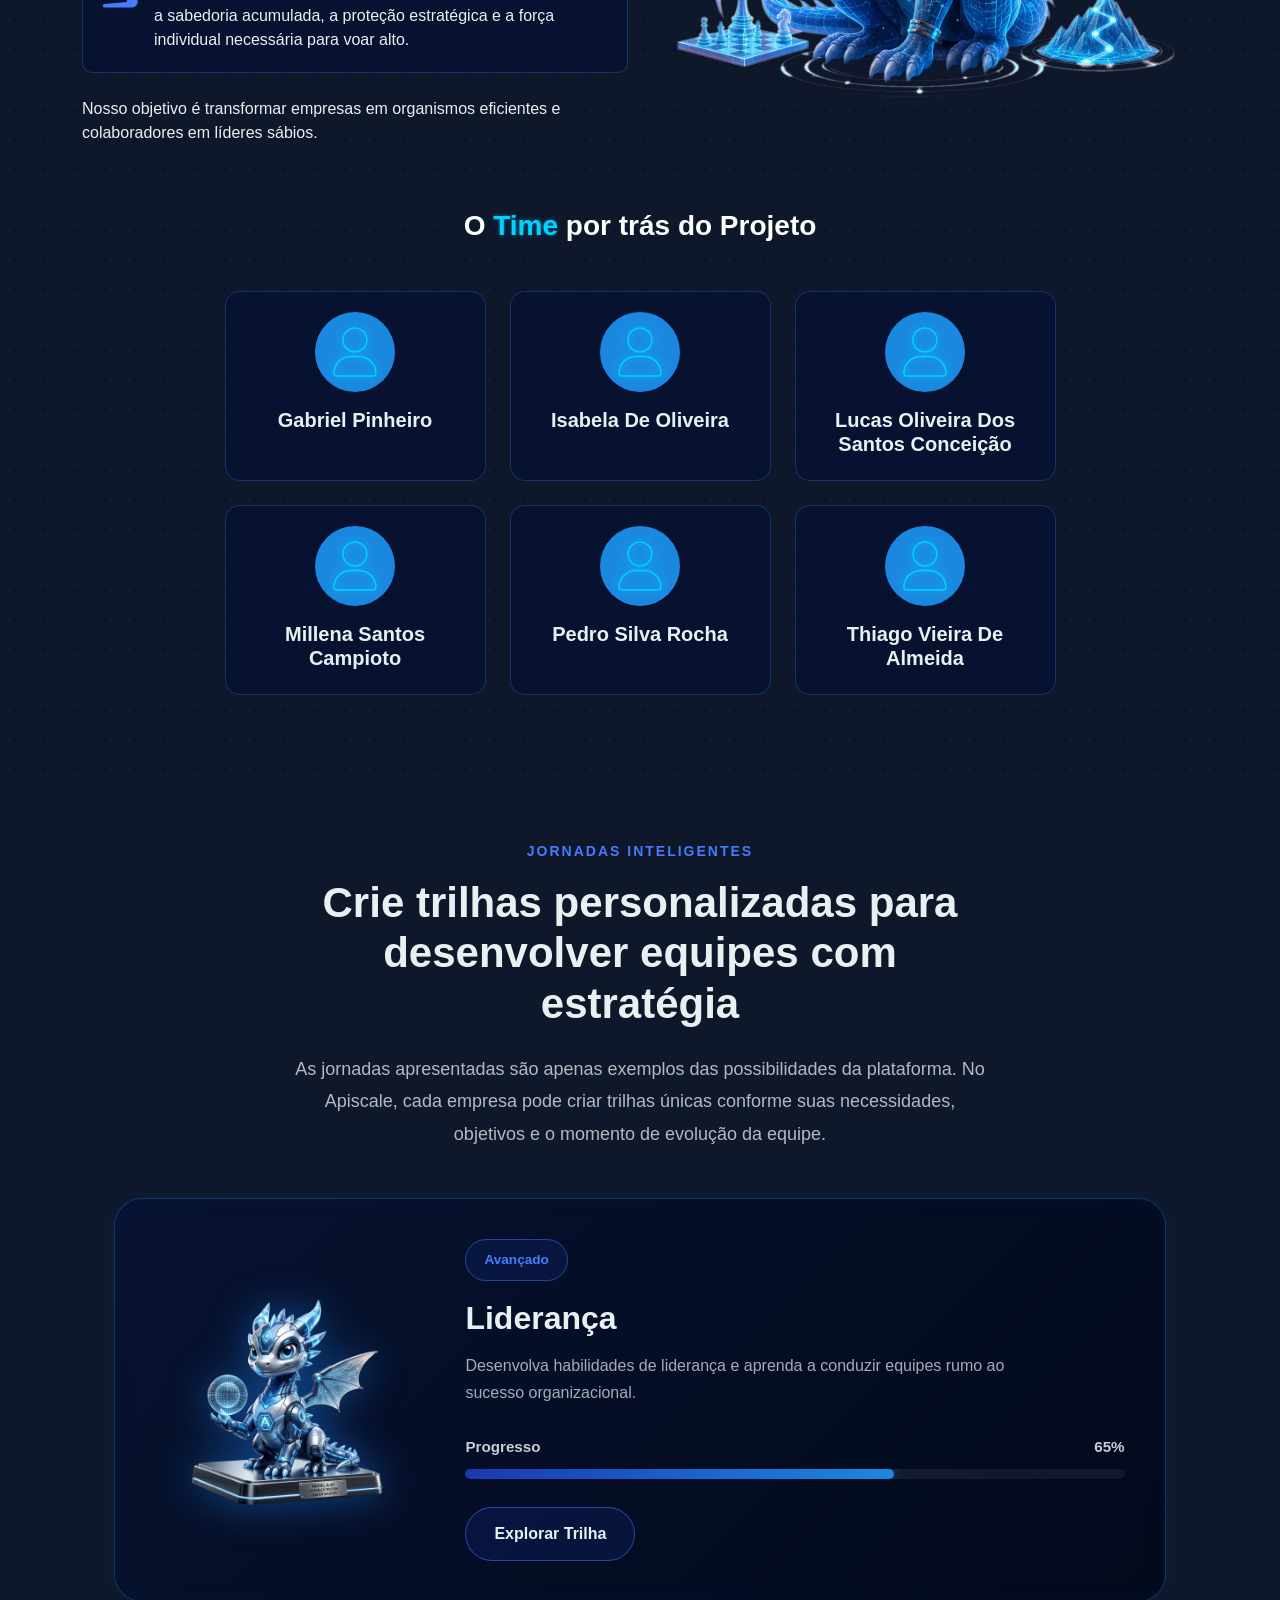
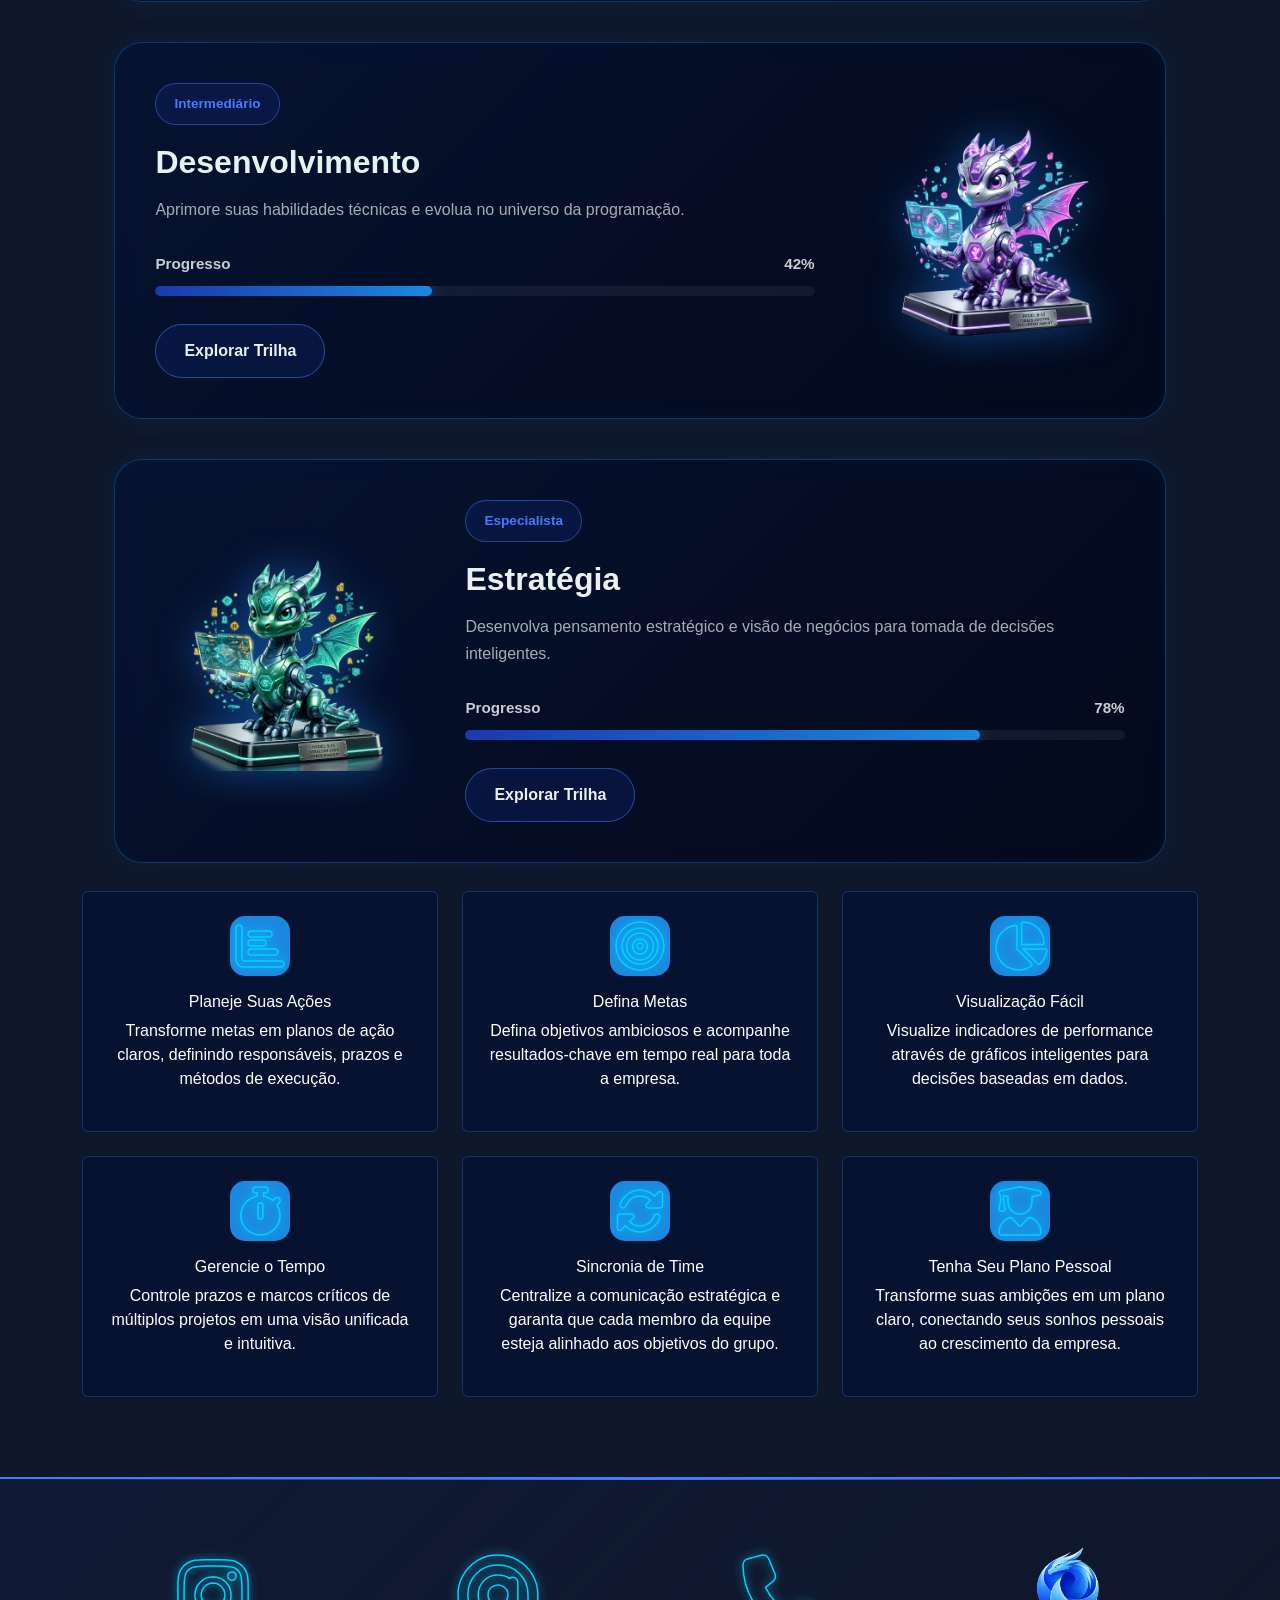
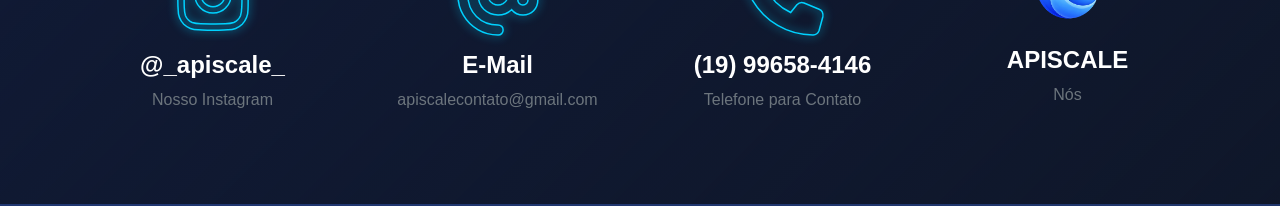
==== commit 44a7e52f: "footer finalizado" ====
--- a/index.html
+++ b/index.html
@@ -401,21 +401,21 @@
                     <div class="col-6 col-md-3">
                         <div class="h-100 p-3 d-flex flex-column align-items-center">
                             <i class="fa-brands fa-instagram neon-vazado fa-5x"></i>
-                            <h4 class="fw-bold mt-3">@_apiscale_</h4>
+                            <h4 class="fw-bold mt-3 text-white">@_apiscale_</h4>
                             <p class="text-secondary mt-auto">Nosso Instagram</p>
                         </div>
                     </div>
                     <div class="col-6 col-md-3">
                         <div class="h-100 p-3 d-flex flex-column align-items-center">
                             <i class="fa-solid fa-at neon-vazado fa-5x"></i>
-                            <h4 class="fw-bold mt-3">E-Mail</h4>
+                            <h4 class="fw-bold mt-3 text-white">E-Mail</h4>
                             <p class="text-secondary">apiscalecontato@gmail.com</p>
                         </div>
                     </div>
                     <div class="col-6 col-md-3">
                         <div class="h-100 p-3 d-flex flex-column align-items-center">
                             <i class="fa-solid fa-phone neon-vazado fa-5x"></i>
-                            <h4 class="fw-bold mt-3">(19) 99658-4146</h4>
+                            <h4 class="fw-bold mt-3 text-white">(19) 99658-4146</h4>
                             <p class="text-secondary">Telefone para Contato</p>
                         </div>
                     </div>
@@ -423,7 +423,7 @@
                         <div class="d-flex align-items-center justify-content-center mx-auto" style="width: 35%;">
                             <img src="assets/images/logocortada.png" alt="Mascote" class="img-fluid p-1">
                         </div>
-                        <h4 class="fw-bold mt-3">APISCALE</h4>
+                        <h4 class="fw-bold mt-3 text-white">APISCALE</h4>
                         <p class="text-secondary">Nós</p>
                     </div>
                 </div>
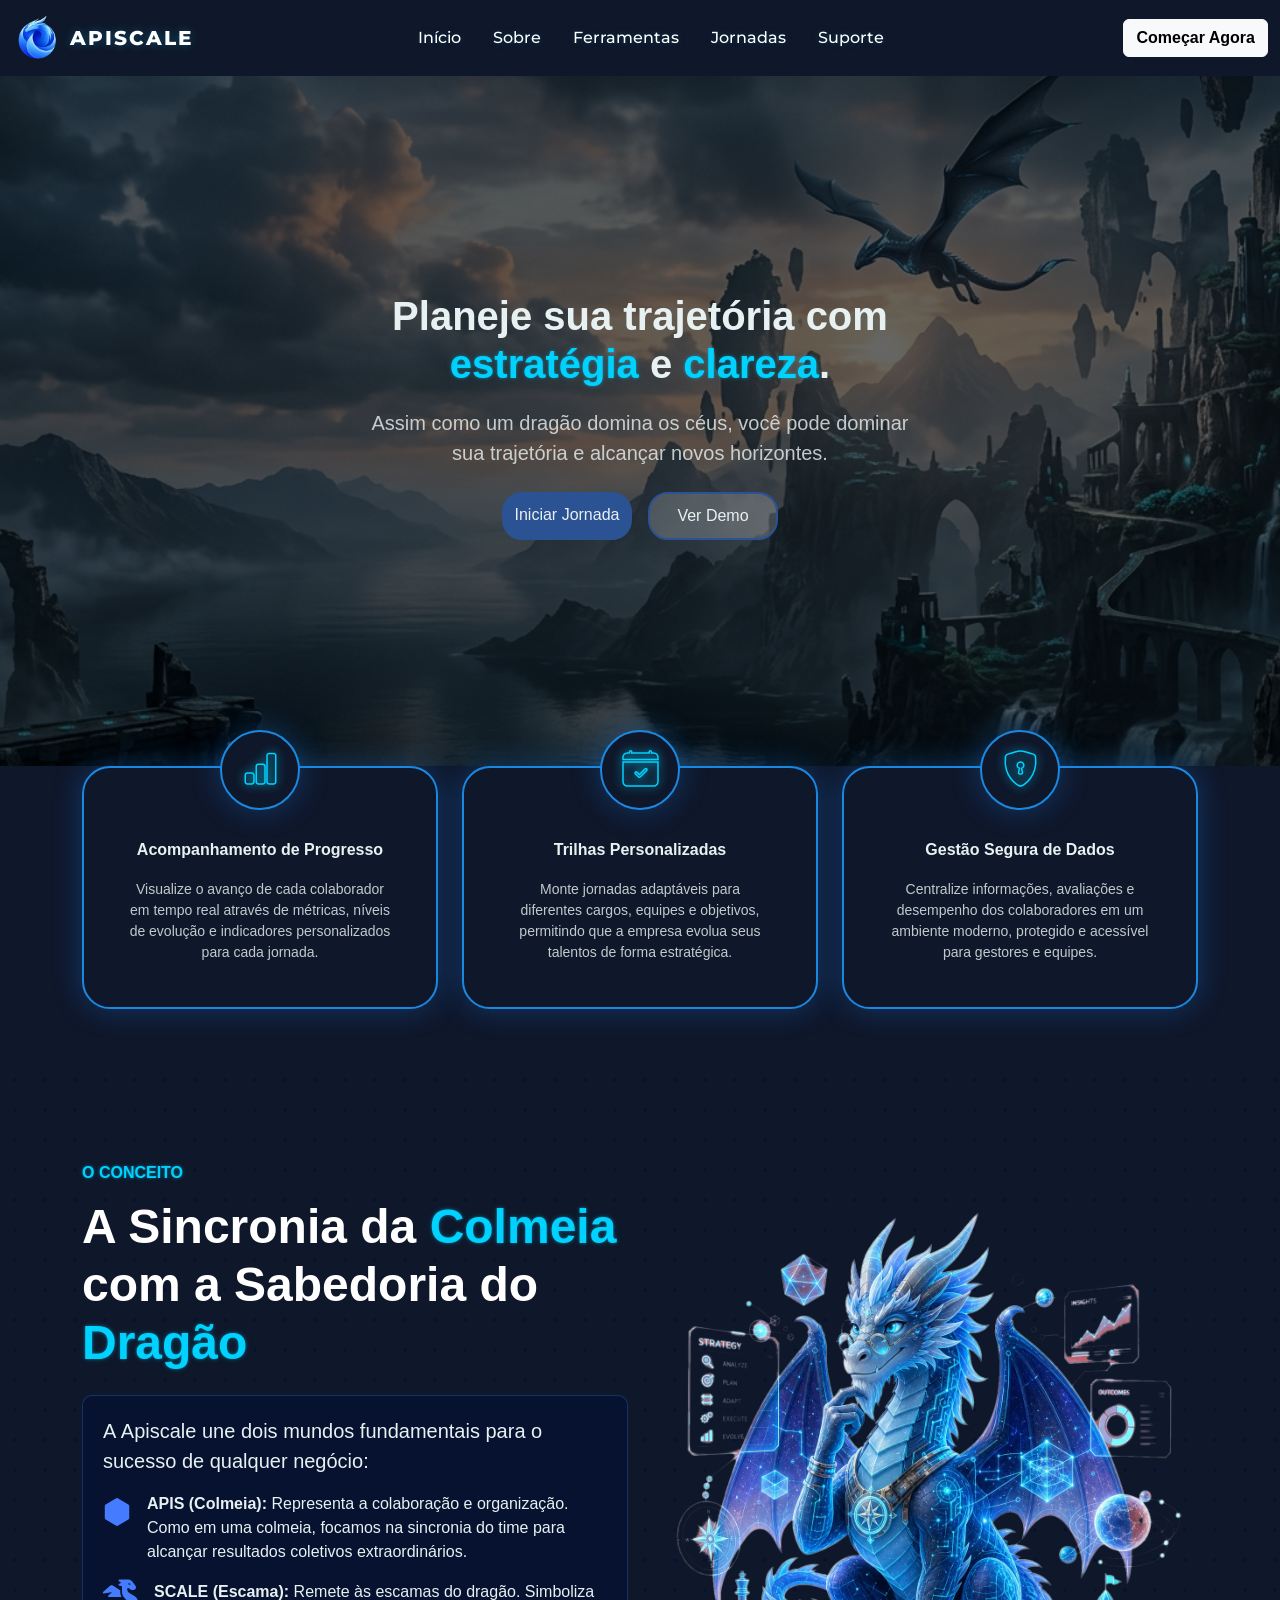
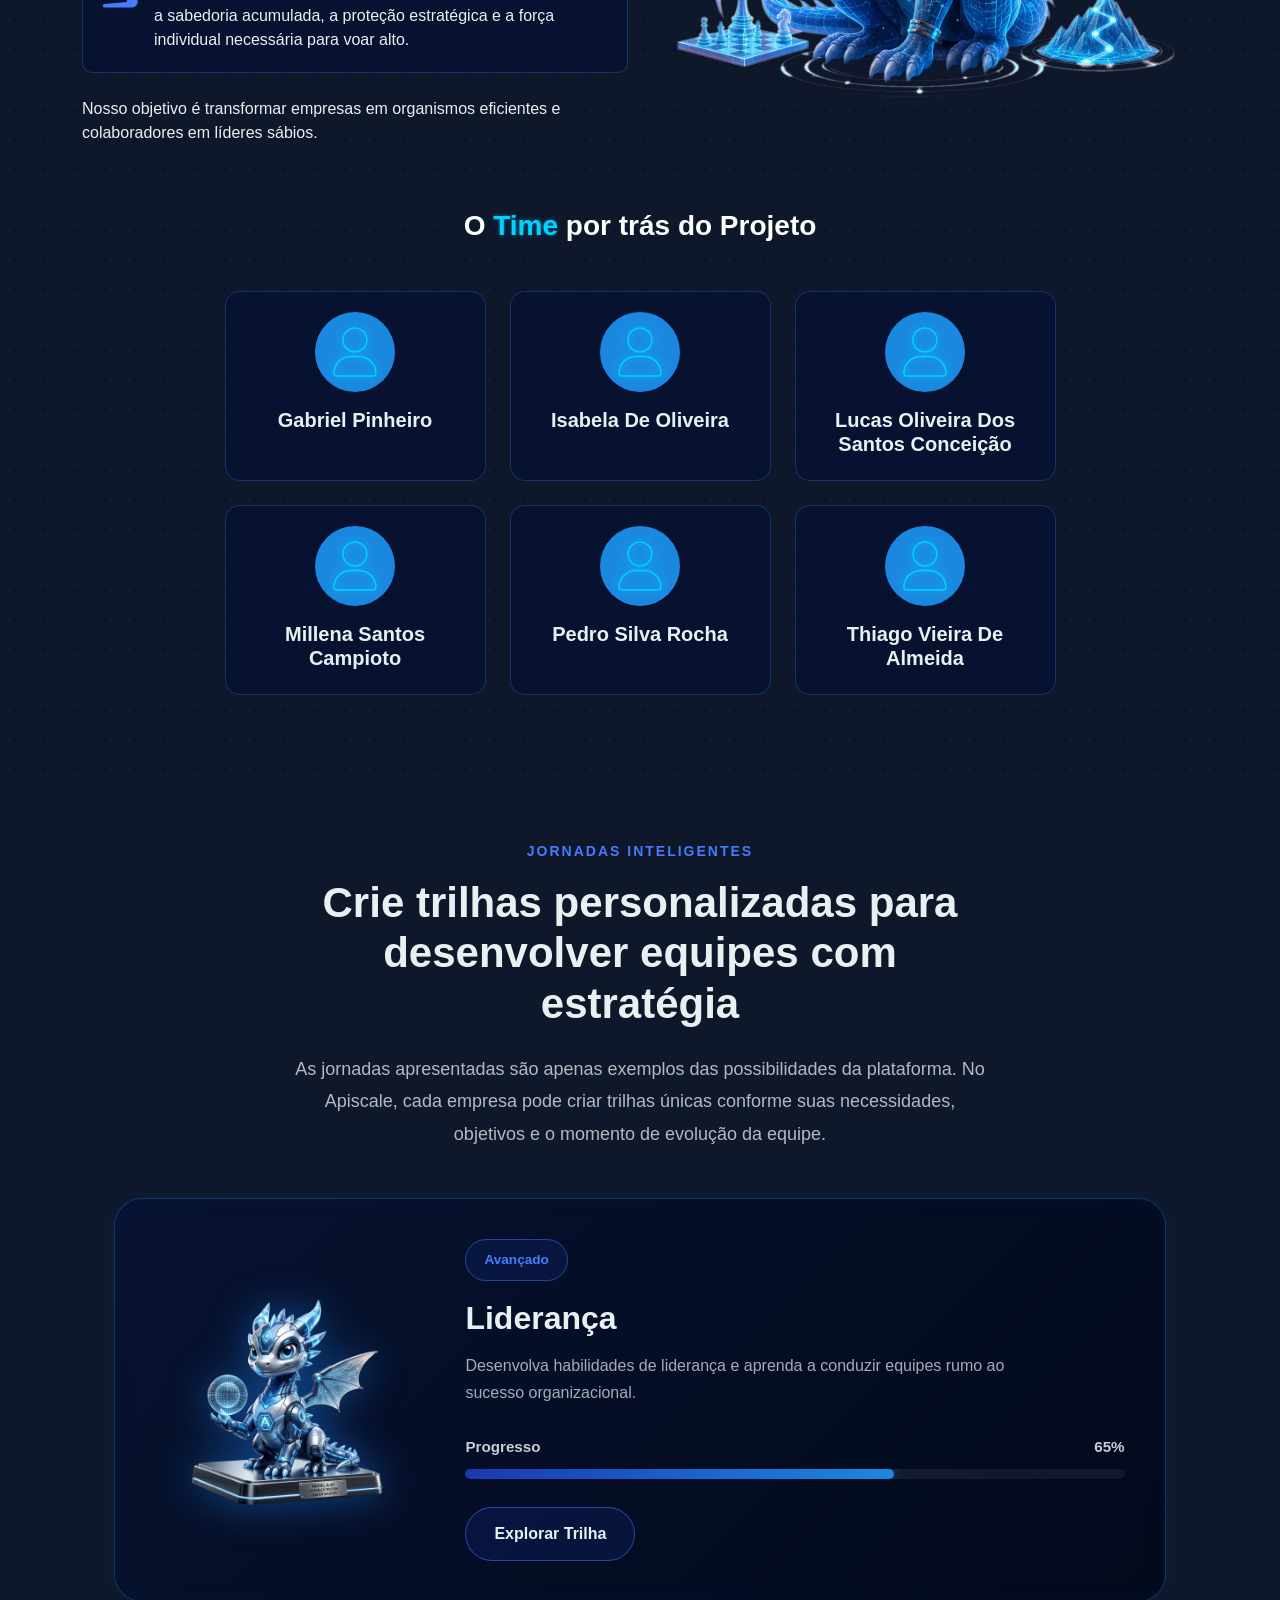
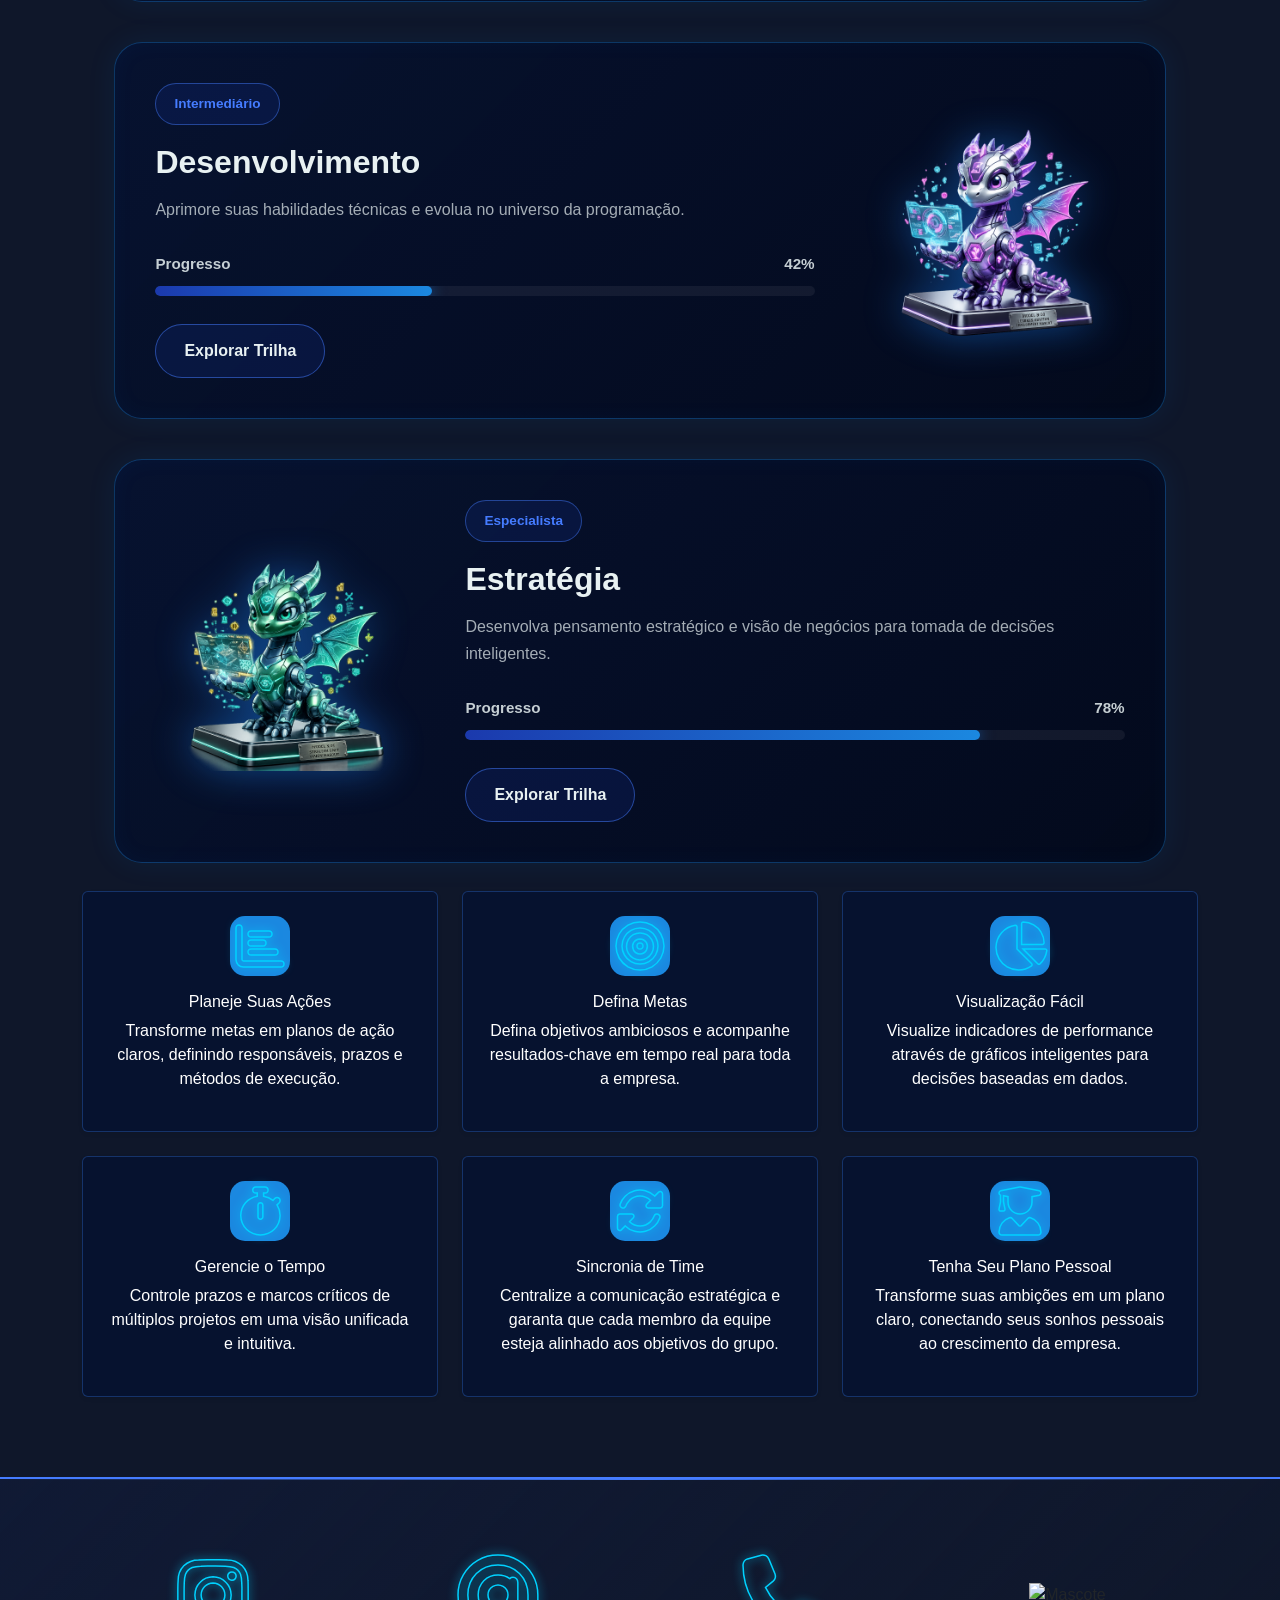
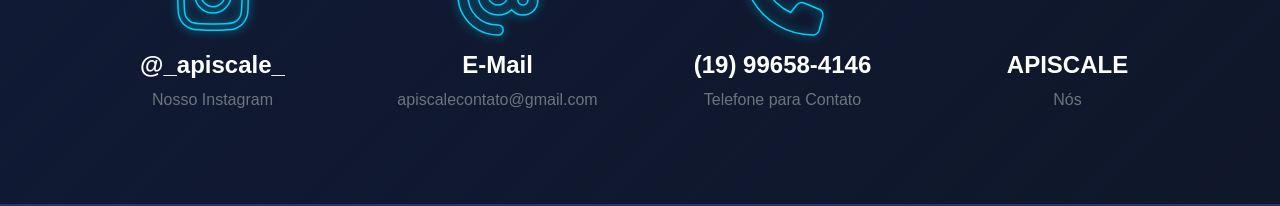
==== commit d211b80f: "footer terminados" ====
--- a/index.html
+++ b/index.html
@@ -420,16 +420,16 @@
                         </div>
                     </div>
                     <div class="col-6 col-md-3">
-                        <div class="d-flex align-items-center justify-content-center mx-auto" style="width: 35%;">
-                            <img src="assets/images/logocortada.png" alt="Mascote" class="img-fluid p-1">
-                        </div>
-                        <h4 class="fw-bold mt-3 text-white">APISCALE</h4>
-                        <p class="text-secondary">Nós</p>
-                    </div>
-                </div>
-            </div>
-        </section>
-    </footer>
+                            <div class="h-100 p-3 d-flex flex-column align-items-center">
+                                <div class="d-flex align-items-center justify-content-center" style="height: 80px;">
+                                    <img src="../images/logocortada.png" alt="Mascote" class="img-fluid" style="max-height: 100%;">
+                                </div>
+                                <h4 class="fw-bold mt-3 text-white">APISCALE</h4>
+                                <p class="text-secondary mt-auto">Nós</p>
+                            </div>
+                        </div>
+            </section>
+        </footer>
 
     <!-- Bootstrap JS -->
     <script src="https://cdn.jsdelivr.net/npm/bootstrap@5.3.8/dist/js/bootstrap.bundle.min.js"
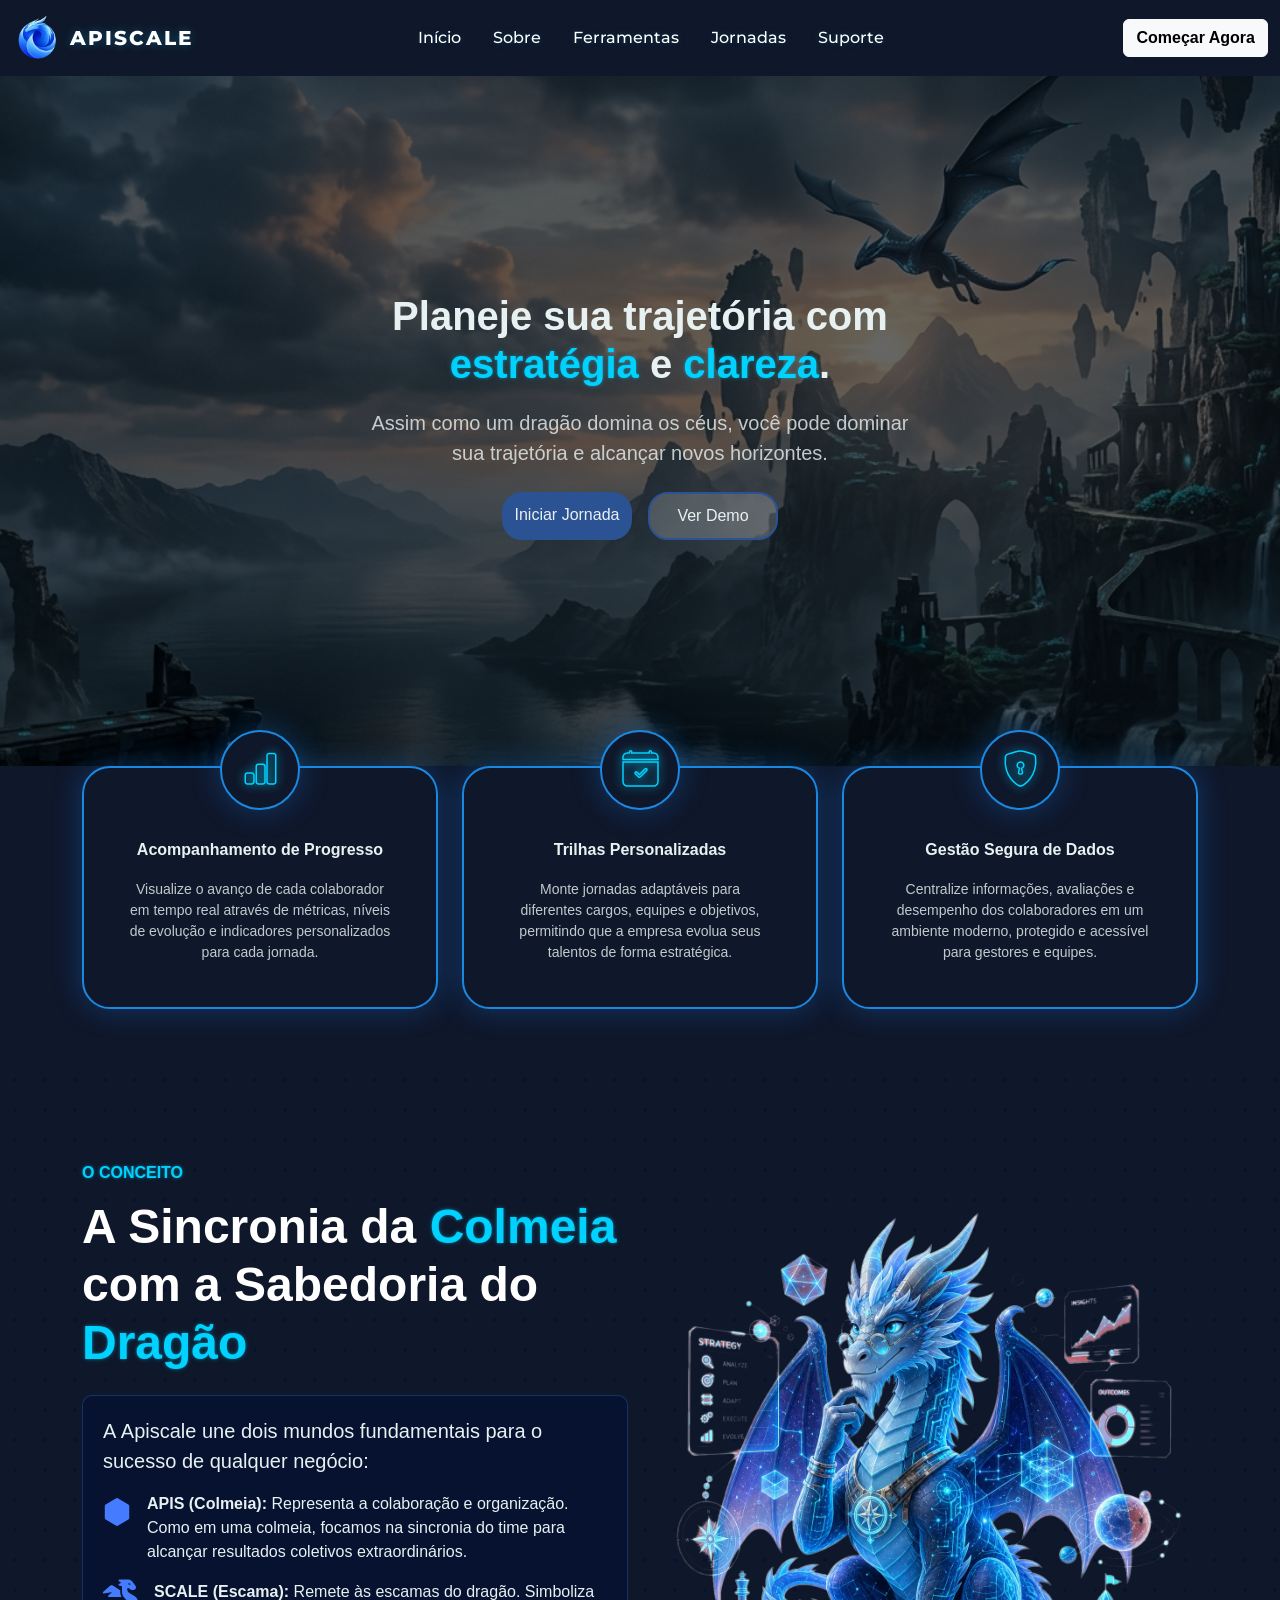
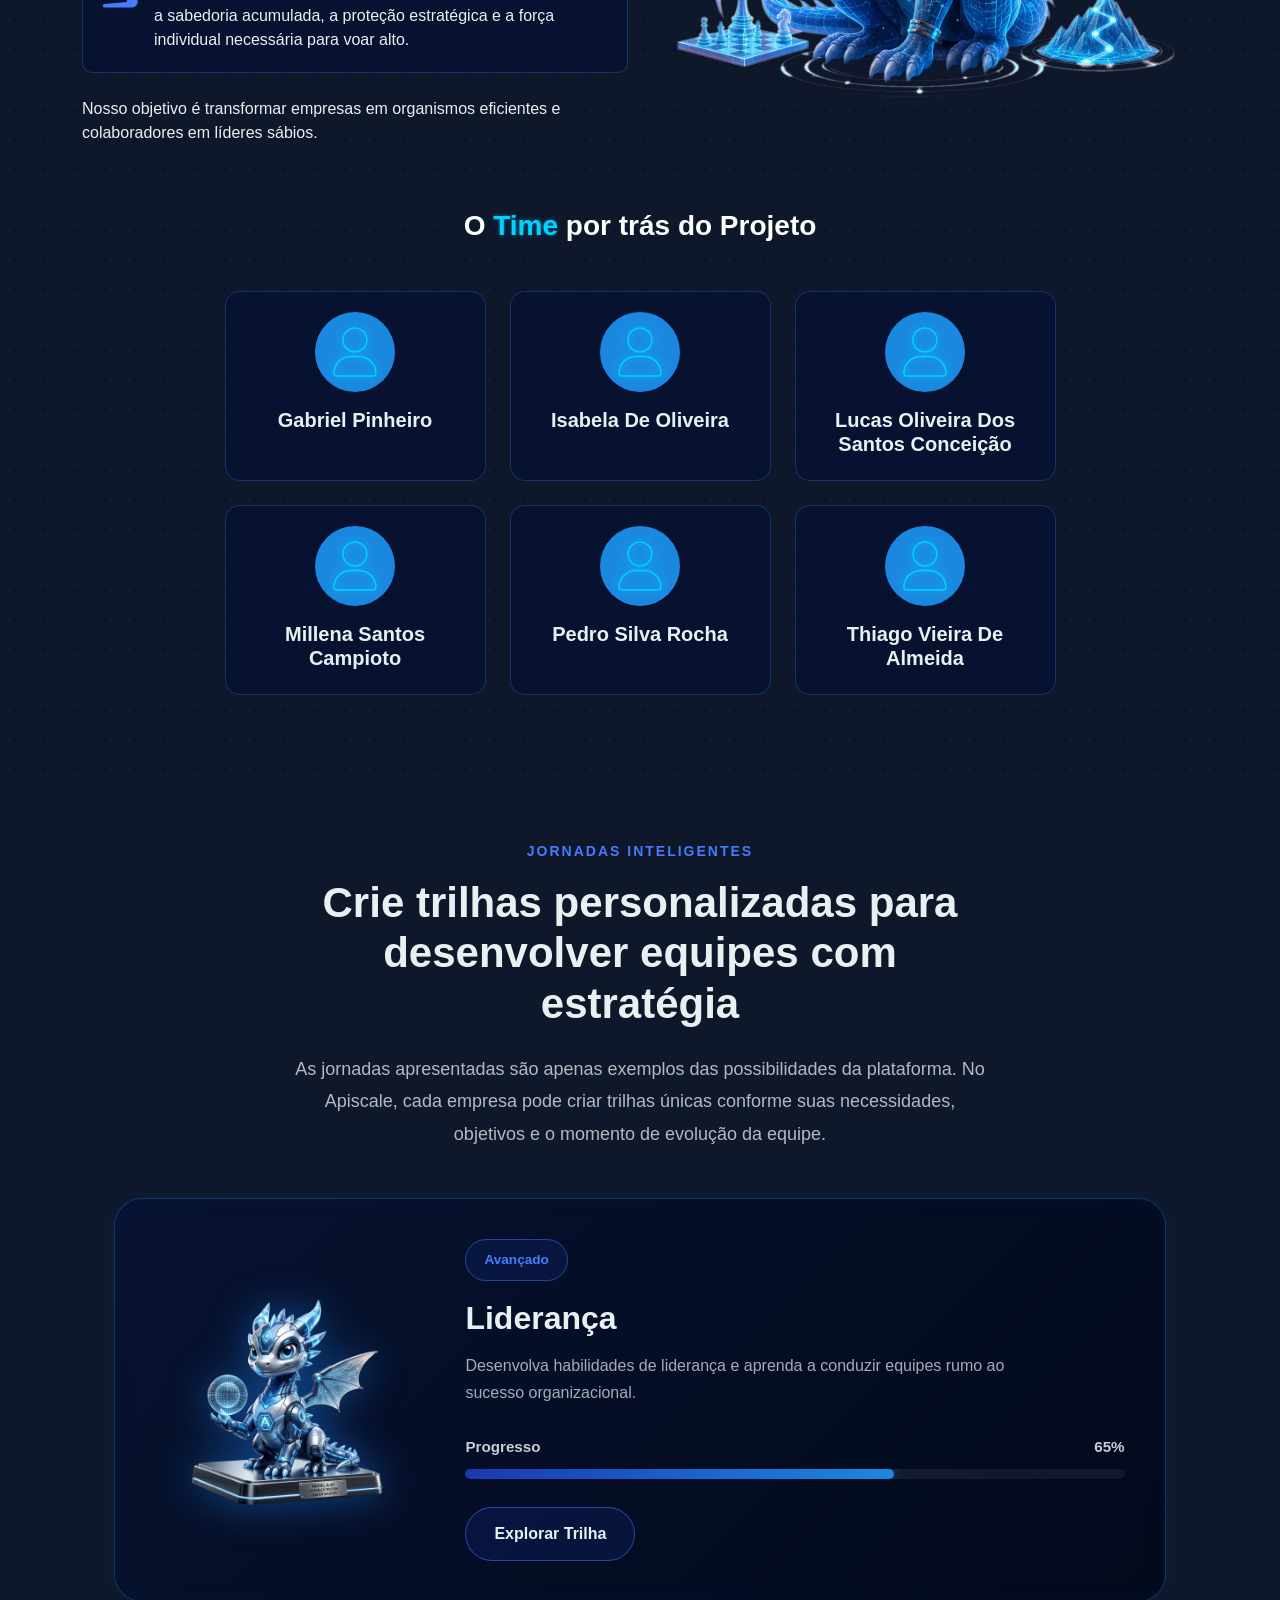
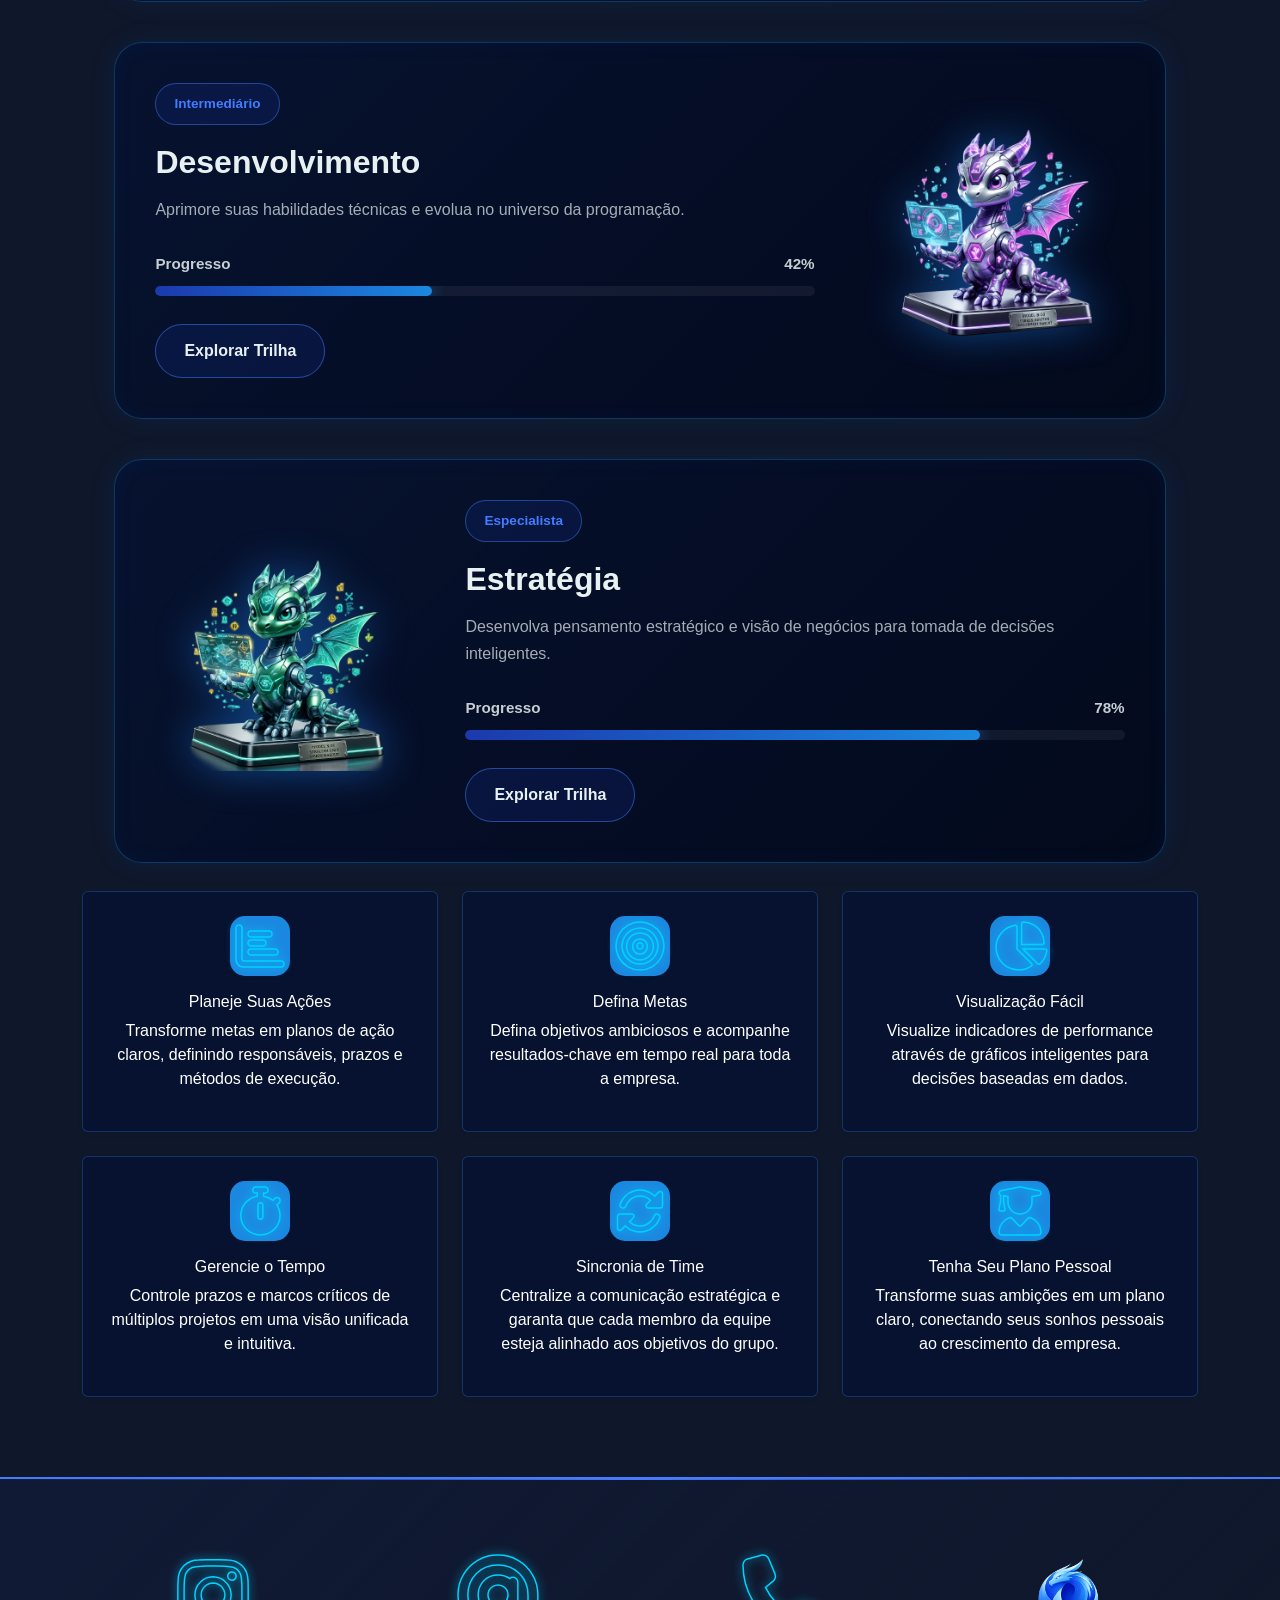
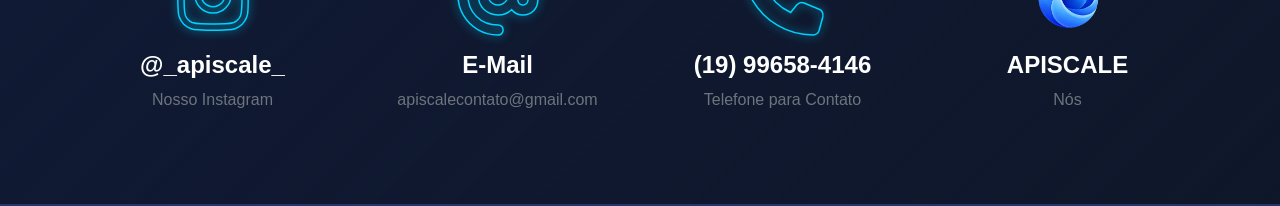
==== commit b0e6efeb: "footer finalizado" ====
--- a/index.html
+++ b/index.html
@@ -422,7 +422,7 @@
                     <div class="col-6 col-md-3">
                             <div class="h-100 p-3 d-flex flex-column align-items-center">
                                 <div class="d-flex align-items-center justify-content-center" style="height: 80px;">
-                                    <img src="../images/logocortada.png" alt="Mascote" class="img-fluid" style="max-height: 100%;">
+                                    <img src="assets/images/logocortada.png" alt="Mascote" class="img-fluid" style="max-height: 100%;">
                                 </div>
                                 <h4 class="fw-bold mt-3 text-white">APISCALE</h4>
                                 <p class="text-secondary mt-auto">Nós</p>
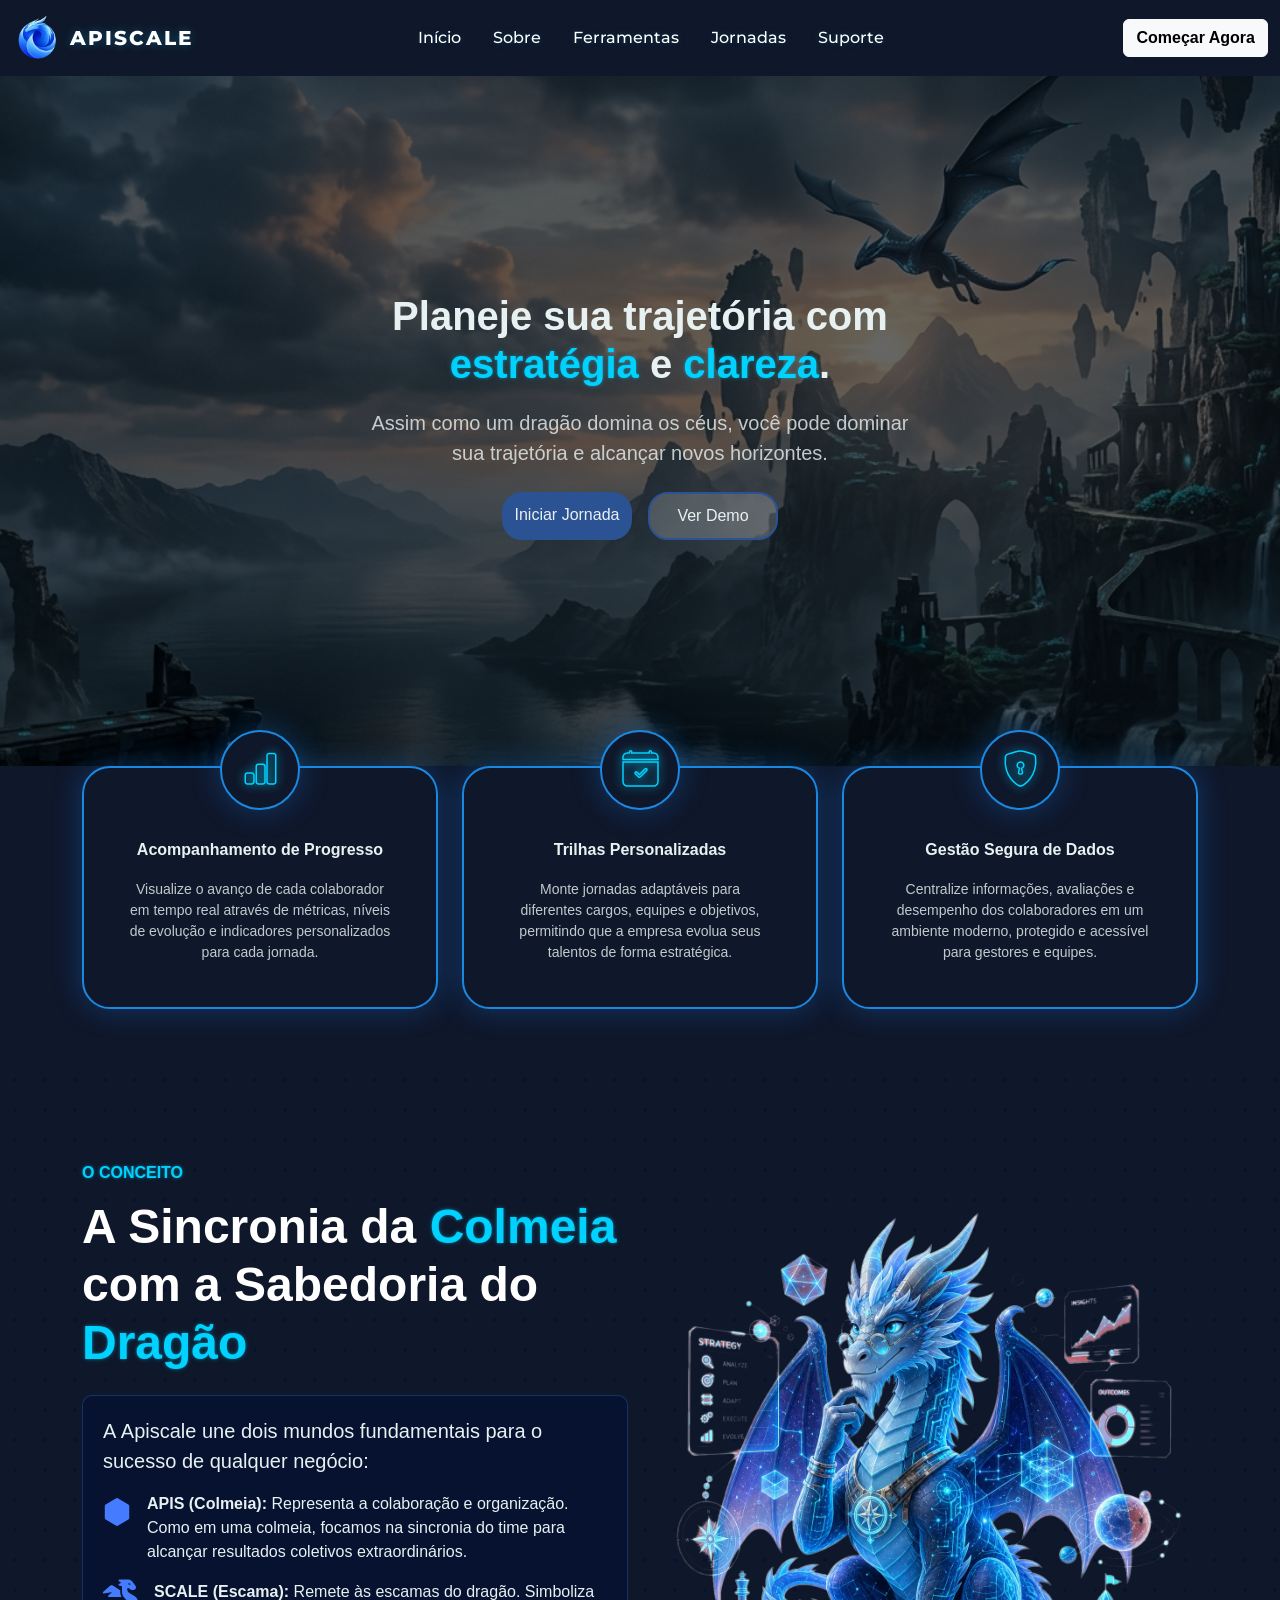
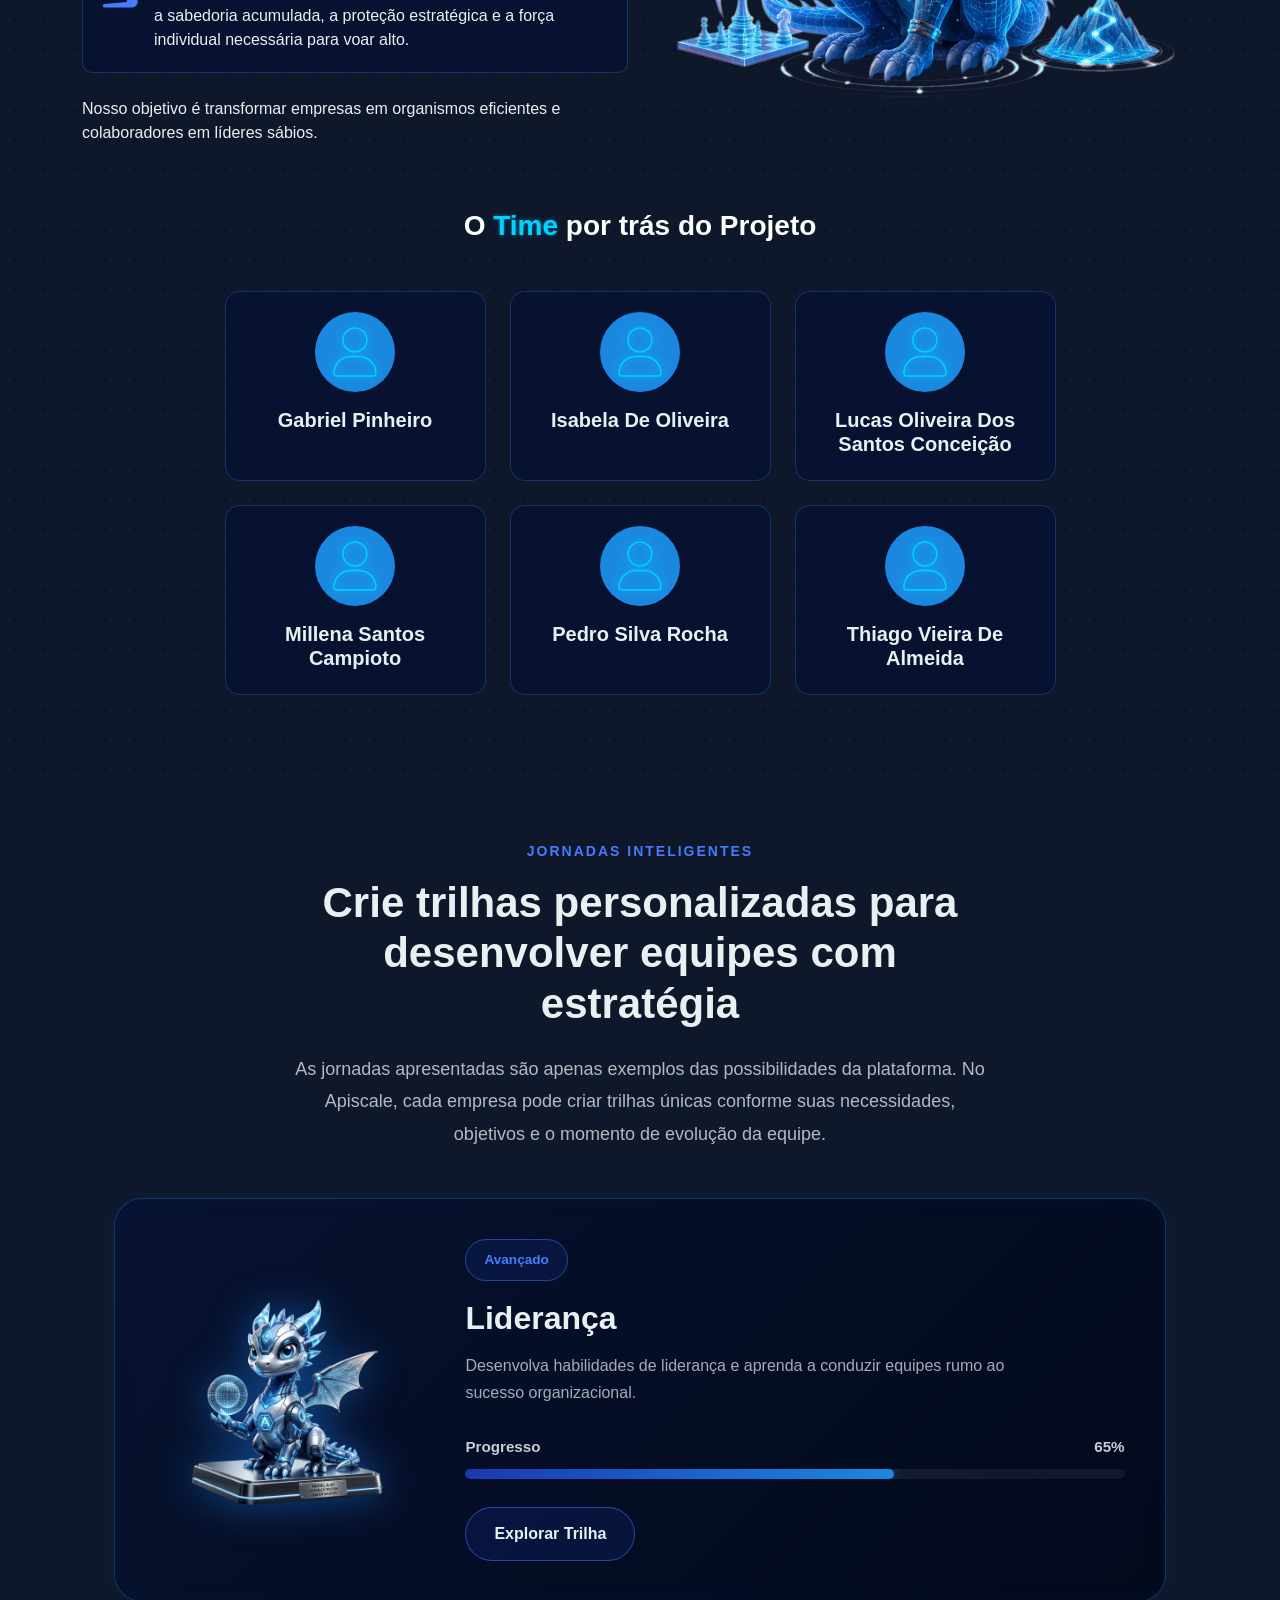
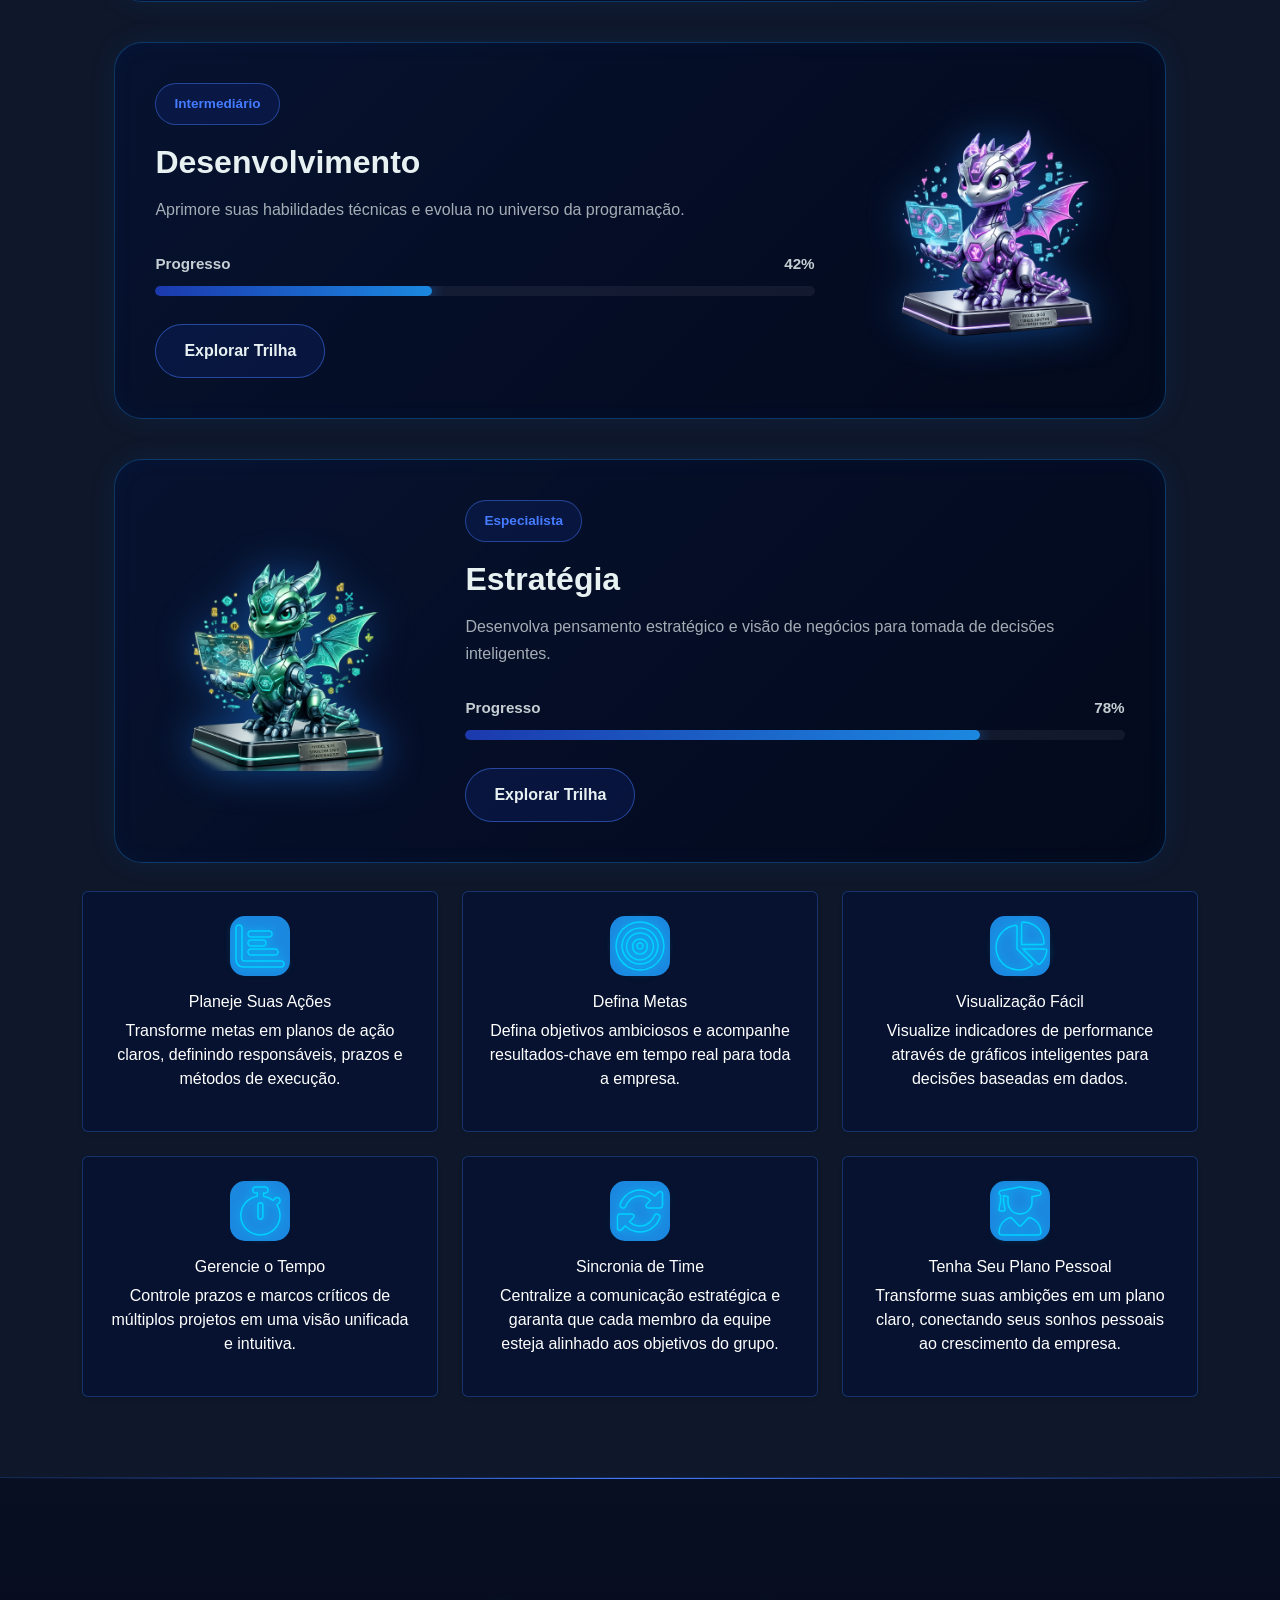
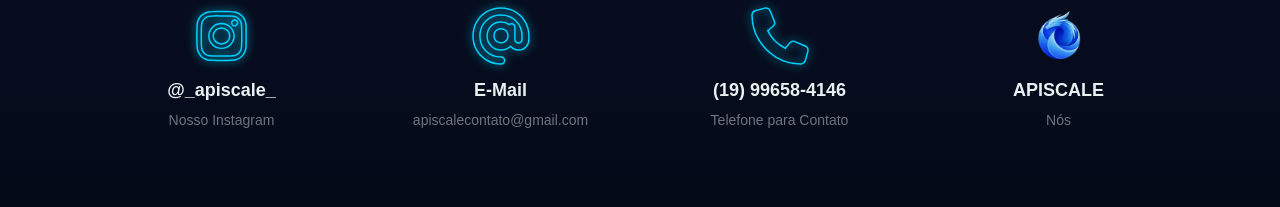
==== commit 266fee5c: "textos do footer alinhados" ====
--- a/index.html
+++ b/index.html
@@ -401,30 +401,30 @@
                     <div class="col-6 col-md-3">
                         <div class="h-100 p-3 d-flex flex-column align-items-center">
                             <i class="fa-brands fa-instagram neon-vazado fa-5x"></i>
-                            <h4 class="fw-bold mt-3 text-white">@_apiscale_</h4>
+                            <h4 class="fw-bold mt-3">@_apiscale_</h4>
                             <p class="text-secondary mt-auto">Nosso Instagram</p>
                         </div>
                     </div>
                     <div class="col-6 col-md-3">
                         <div class="h-100 p-3 d-flex flex-column align-items-center">
                             <i class="fa-solid fa-at neon-vazado fa-5x"></i>
-                            <h4 class="fw-bold mt-3 text-white">E-Mail</h4>
+                            <h4 class="fw-bold mt-3">E-Mail</h4>
                             <p class="text-secondary">apiscalecontato@gmail.com</p>
                         </div>
                     </div>
                     <div class="col-6 col-md-3">
                         <div class="h-100 p-3 d-flex flex-column align-items-center">
                             <i class="fa-solid fa-phone neon-vazado fa-5x"></i>
-                            <h4 class="fw-bold mt-3 text-white">(19) 99658-4146</h4>
+                            <h4 class="fw-bold mt-3">(19) 99658-4146</h4>
                             <p class="text-secondary">Telefone para Contato</p>
                         </div>
                     </div>
                     <div class="col-6 col-md-3">
                             <div class="h-100 p-3 d-flex flex-column align-items-center">
-                                <div class="d-flex align-items-center justify-content-center" style="height: 80px;">
+                                <div class="d-flex align-items-center justify-content-center" style="height: 56px;">
                                     <img src="assets/images/logocortada.png" alt="Mascote" class="img-fluid" style="max-height: 100%;">
                                 </div>
-                                <h4 class="fw-bold mt-3 text-white">APISCALE</h4>
+                                <h4 class="fw-bold mt-3">APISCALE</h4>
                                 <p class="text-secondary mt-auto">Nós</p>
                             </div>
                         </div>
--- a/assets/css/style.css
+++ b/assets/css/style.css
@@ -198,11 +198,11 @@
   flex-direction: column;
   gap: 40px;
 }
-.secao-trilhas {
+
   /* =========================================================
      CARD
   ========================================================= */
-}
+
 .secao-trilhas .card-trilha {
   width: 100%;
   min-height: 280px;
@@ -223,19 +223,19 @@
   border-color: rgba(69, 124, 255, 0.7);
   box-shadow: 0 0 40px rgba(27, 136, 255, 0.2), inset 0 0 30px rgba(27, 136, 255, 0.06);
 }
-.secao-trilhas .card-trilha {
+
   /* =========================================================
      CARD INVERTIDO
   ========================================================= */
-}
+
 .secao-trilhas .card-trilha.direita {
   flex-direction: row-reverse;
 }
-.secao-trilhas .card-trilha {
+
   /* =========================================================
      ÁREA DO DRAGÃO
   ========================================================= */
-}
+
 .secao-trilhas .card-trilha .area-dragao {
   width: 260px;
   display: flex;
@@ -250,11 +250,11 @@
      object-fit: contain;
   filter: drop-shadow(0 0 20px rgba(27, 136, 255, 0.45));
 }
-.secao-trilhas .card-trilha {
+
   /* =========================================================
      CONTEÚDO
   ========================================================= */
-}
+
 .secao-trilhas .card-trilha .conteudo-trilha {
   flex: 1;
 }
@@ -281,11 +281,11 @@
   margin-bottom: 30px;
   max-width: 600px;
 }
-.secao-trilhas .card-trilha {
+
   /* =========================================================
      PROGRESSO
   ========================================================= */
-}
+
 .secao-trilhas .card-trilha .titulo-progresso {
   display: flex;
   justify-content: space-between;
@@ -308,11 +308,11 @@
   background: linear-gradient(90deg, #1B39AD, #1B88E0);
   box-shadow: 0 0 15px rgba(27, 136, 255, 0.6);
 }
-.secao-trilhas .card-trilha {
+
   /* =========================================================
      BOTÃO
   ========================================================= */
-}
+
 .secao-trilhas .card-trilha button {
   padding: 14px 28px;
   border-radius: 999px;
@@ -449,43 +449,69 @@
 ========================================================= */
 
 
-.stats-custom {
-  background: linear-gradient(135deg, rgba(27, 57, 173, 0.08) 0%, rgba(15, 23, 42, 0.95) 100%);
-  border-top: 2px solid #457CFF;
-  border-bottom: 2px solid rgba(69, 124, 255, 0.3);
-  padding: 60px 0;
-  position: relative;
-}
-.stats-custom::before {
+footer {
+  background: linear-gradient(180deg, rgb(8, 15, 35) 0%, rgb(5, 10, 25) 100%);
+  border-top: 1px solid rgba(69, 124, 255, 0.25);
+  padding: 70px 0 40px;
+  position: relative;
+  overflow: hidden;
+}
+footer::before {
   content: "";
   position: absolute;
   top: 0;
   left: 0;
-  right: 0;
+  width: 100%;
   height: 1px;
   background: linear-gradient(90deg, transparent, #457CFF, transparent);
 }
 
+.stats-custom {
+  background: transparent;
+  padding: 0;
+  margin: 0;
+  border: none;
+}
+.stats-custom .row {
+  margin: 0;
+}
+.stats-custom .col-6,
+.stats-custom .col-md-3 {
+  background: transparent !important;
+  border: none !important;
+  box-shadow: none !important;
+  padding: 20px;
+  transform: none !important;
+}
+.stats-custom h4 {
+  color: #E8F1F2;
+  font-size: 18px;
+  font-weight: 700;
+  margin-top: 18px;
+  margin-bottom: 8px;
+}
+.stats-custom p {
+  color: rgba(232, 241, 242, 0.7);
+  margin: 0;
+  font-size: 14px;
+}
+.stats-custom img {
+  max-width: 180px;
+  opacity: 0.95;
+}
+.stats-custom i {
+  font-size: 3.5rem;
+}
+
 .stats-custom .col-6:hover,
 .stats-custom .col-md-3:hover {
-  transform: translateY(-8px) scale(1.02) !important;
-  border-color: #457CFF !important;
-  box-shadow: 0 20px 40px rgba(69, 124, 255, 0.25), inset 0 0 20px rgba(69, 124, 255, 0.08), 0 0 20px rgba(69, 124, 255, 0.15) !important;
-  background: linear-gradient(135deg, rgba(7, 18, 48, 0.98) 0%, rgba(20, 35, 70, 0.98) 100%) !important;
-}
-.stats-custom .col-6:hover::before,
-.stats-custom .col-md-3:hover::before {
-  opacity: 1;
-}
-.stats-custom .col-6:hover h4,
-.stats-custom .col-md-3:hover h4 {
-  color: #fff;
-  text-shadow: 0 0 10px #457CFF;
-}
-.stats-custom .col-6 > *,
-.stats-custom .col-md-3 > * {
-  position: relative;
-  z-index: 1;
+  transform: translateY(-4px);
+  transition: 0.3s ease;
+}
+
+.stats-custom .col-6:hover i,
+.stats-custom .col-md-3:hover i {
+  filter: drop-shadow(0 0 10px rgba(0, 210, 255, 0.6));
 }
 
 
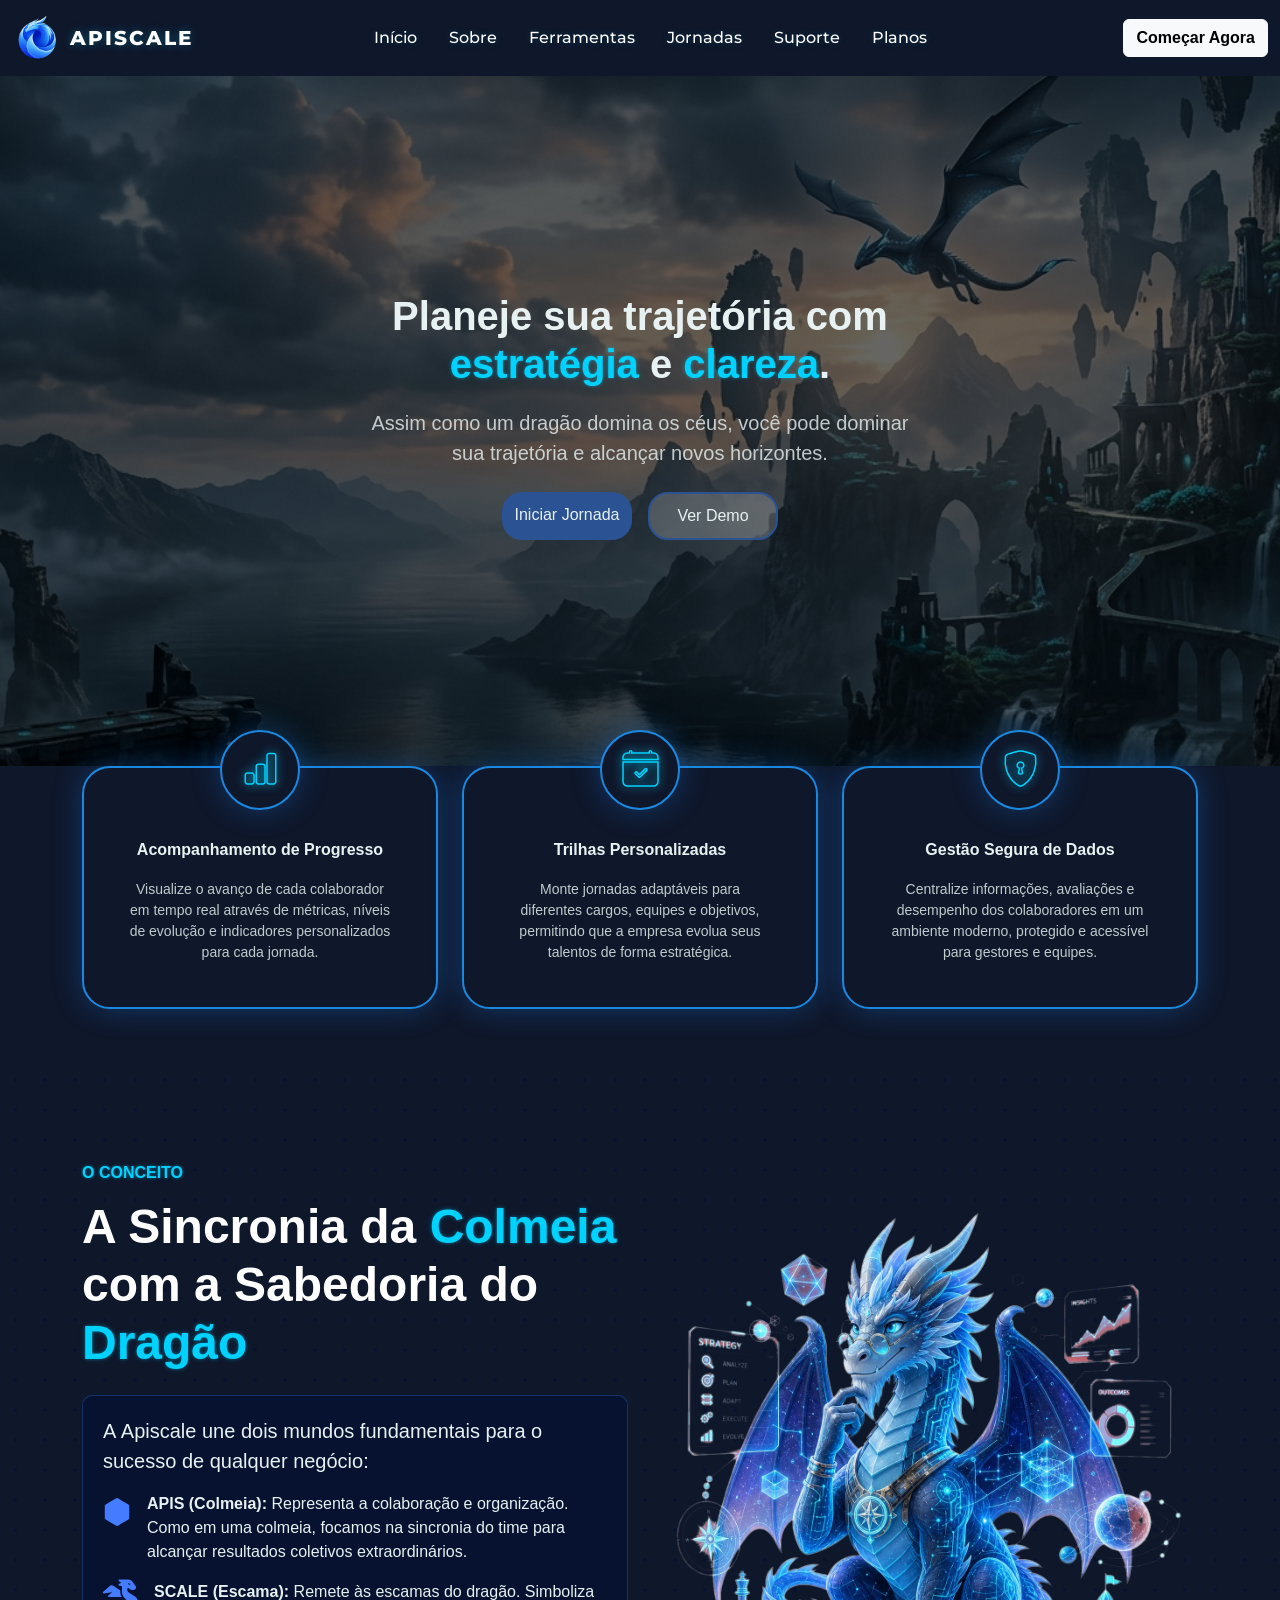
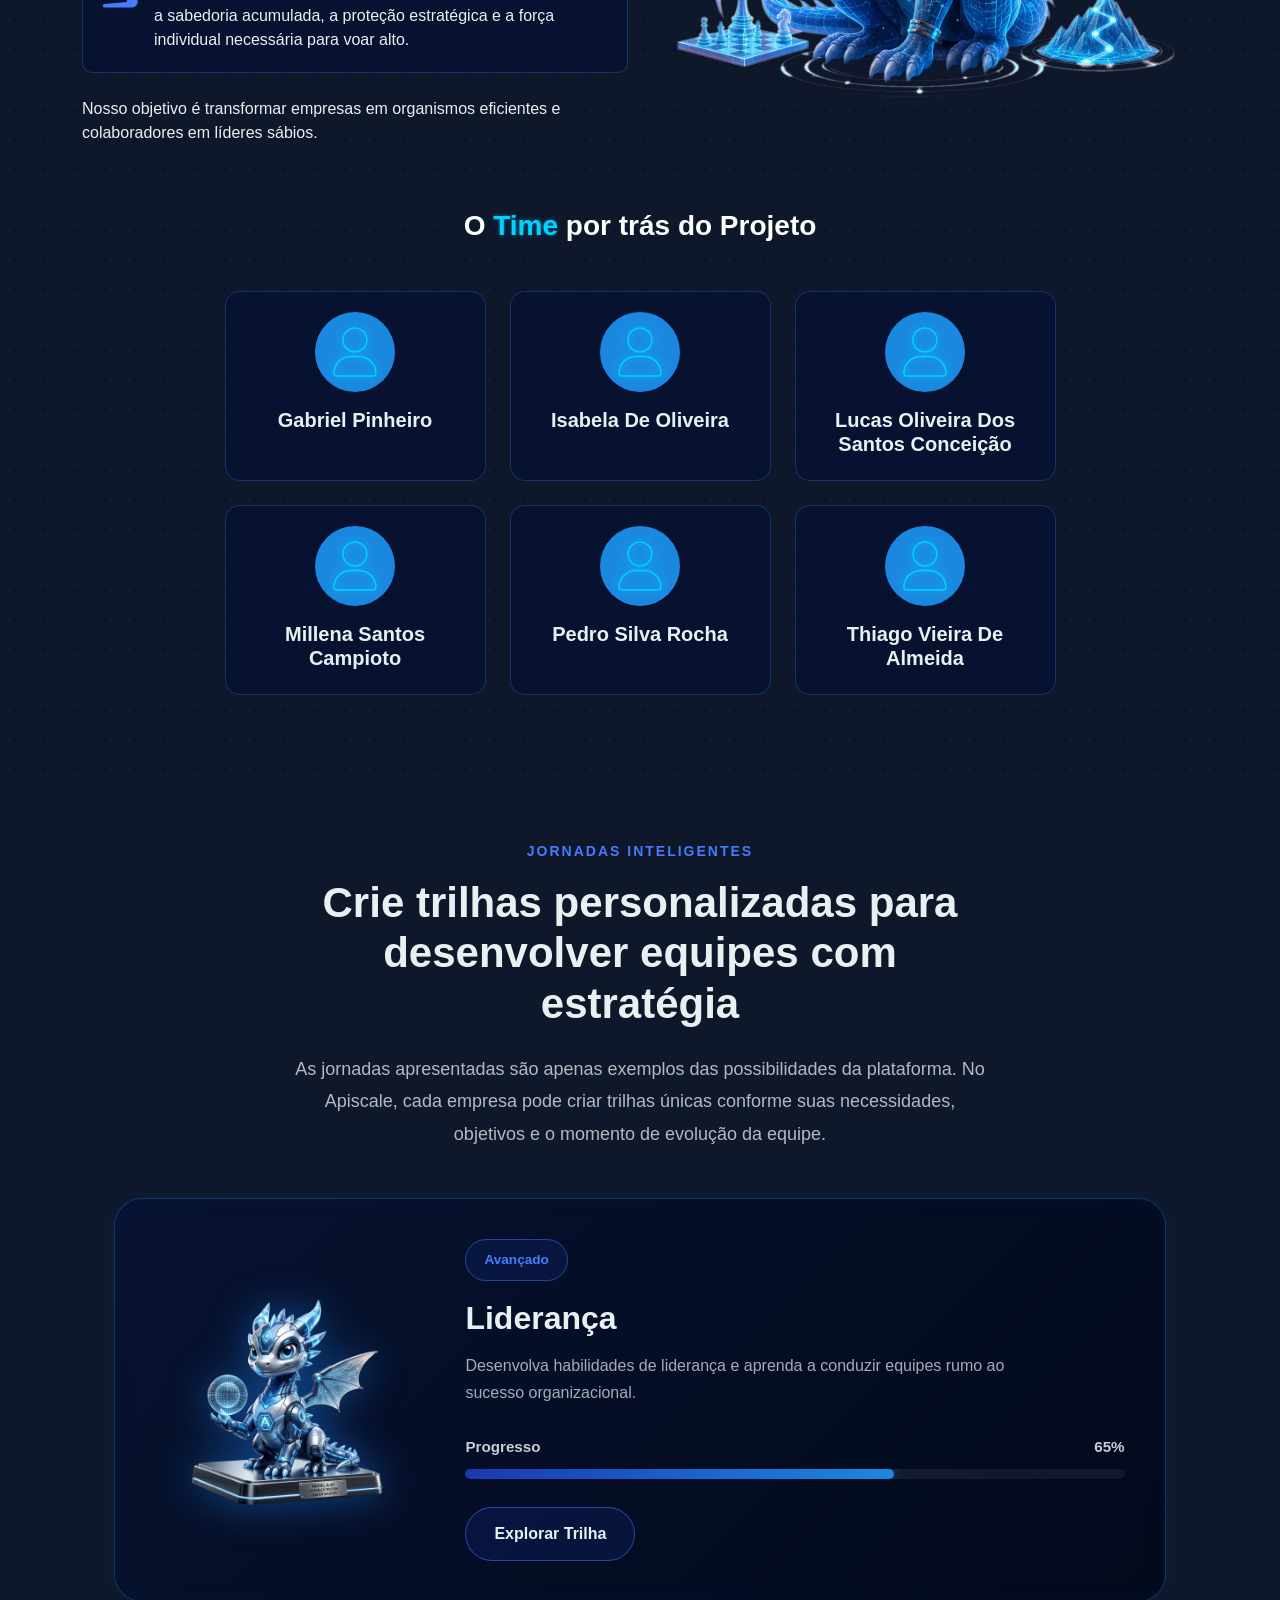
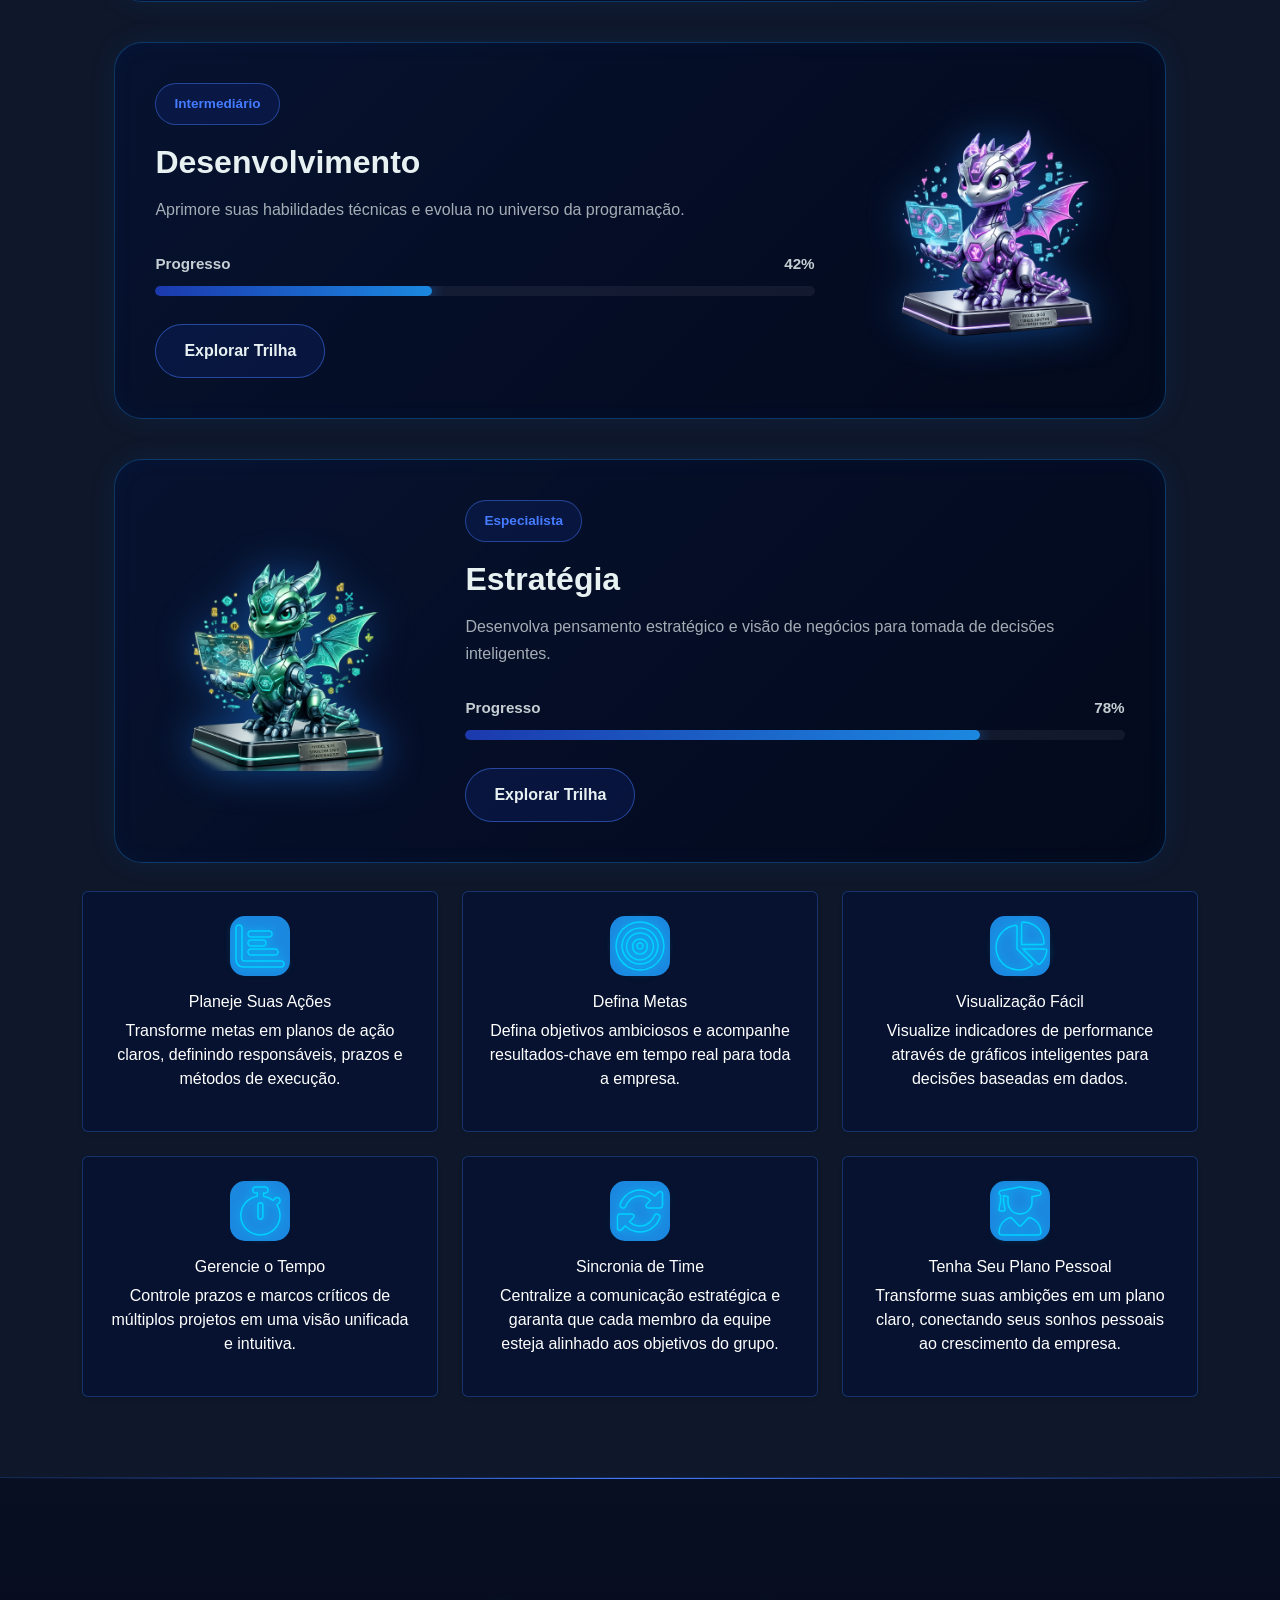
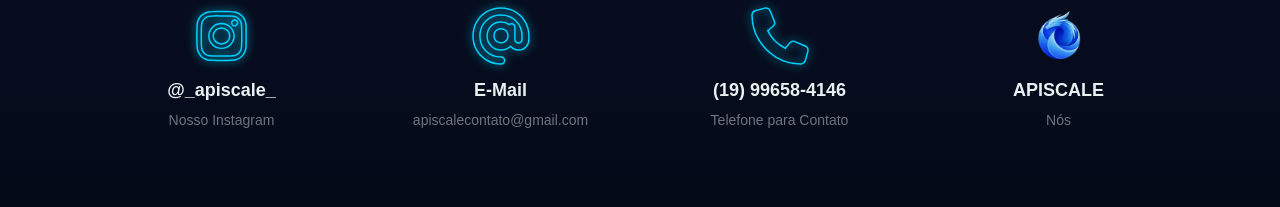
==== commit a8437136: "atualização geral" ====
--- a/index.html
+++ b/index.html
@@ -13,7 +13,7 @@
     <!-- Bootstrap Icons -->
     <link rel="stylesheet" href="https://cdn.jsdelivr.net/npm/bootstrap-icons@1.13.1/font/bootstrap-icons.min.css">
     <!-- Link para o css -->
-    <link rel="stylesheet" href="/assets/css/style.css">
+    <link rel="stylesheet" href="./assets/css/style.css">
     <!--Ainda em criação-->
     <link rel="icon" type="image/x-icon" href="/assets/images/logocortada.png">
     <title>Apiscale - Evolua. Construa. Domine.</title>
@@ -38,10 +38,12 @@
                         <li class="nav-item"><a class="nav-link text-white" href="#sobre">Sobre</a></li>
                         <li class="nav-item"><a class="nav-link text-white" href="#ferramentas">Ferramentas</a></li>
                         <li class="nav-item"><a class="nav-link text-white" href="#jornadas">Jornadas</a></li>
-                        <li class="nav-item"><a class="nav-link text-white" href="assets/pages/Suporte.html">Suporte</a>
+                        <li class="nav-item"><a class="nav-link text-white" href="./assets/pages/Suporte.html">Suporte</a>
+                        </li>
+                        <li class="nav-item"><a class="nav-link text-white" href="./assets/pages/planos.html">Planos</a>
                         </li>
                     </ul>
-                    <a href="./assets/pages/cadastro.html"><button type="button" class="btn btn-light fw-bold">Começar
+                    <a href="./assets/pages/login.html"><button type="button" class="btn btn-light fw-bold">Começar
                             Agora</button></a>
                 </div>
             </div>
@@ -60,7 +62,7 @@
                         alcançar novos horizontes.</p>
                     <!--Futuramente teremos a linkagem com a tela de login e um vídeo de demonstração do sistema-->
                     <div class="d-flex justify-content-center gap-3 mt-4">
-                        <a href="./assets/pages/cadastro.html" class="btn btn-iniciar">Iniciar Jornada</a>
+                        <a href="./assets/pages/login.html" class="btn btn-iniciar">Iniciar Jornada</a>
                         <a href="./assets/pages/EmConstrucao.html" class="btn btn-demo">Ver Demo</a>
                     </div>
                 </div>
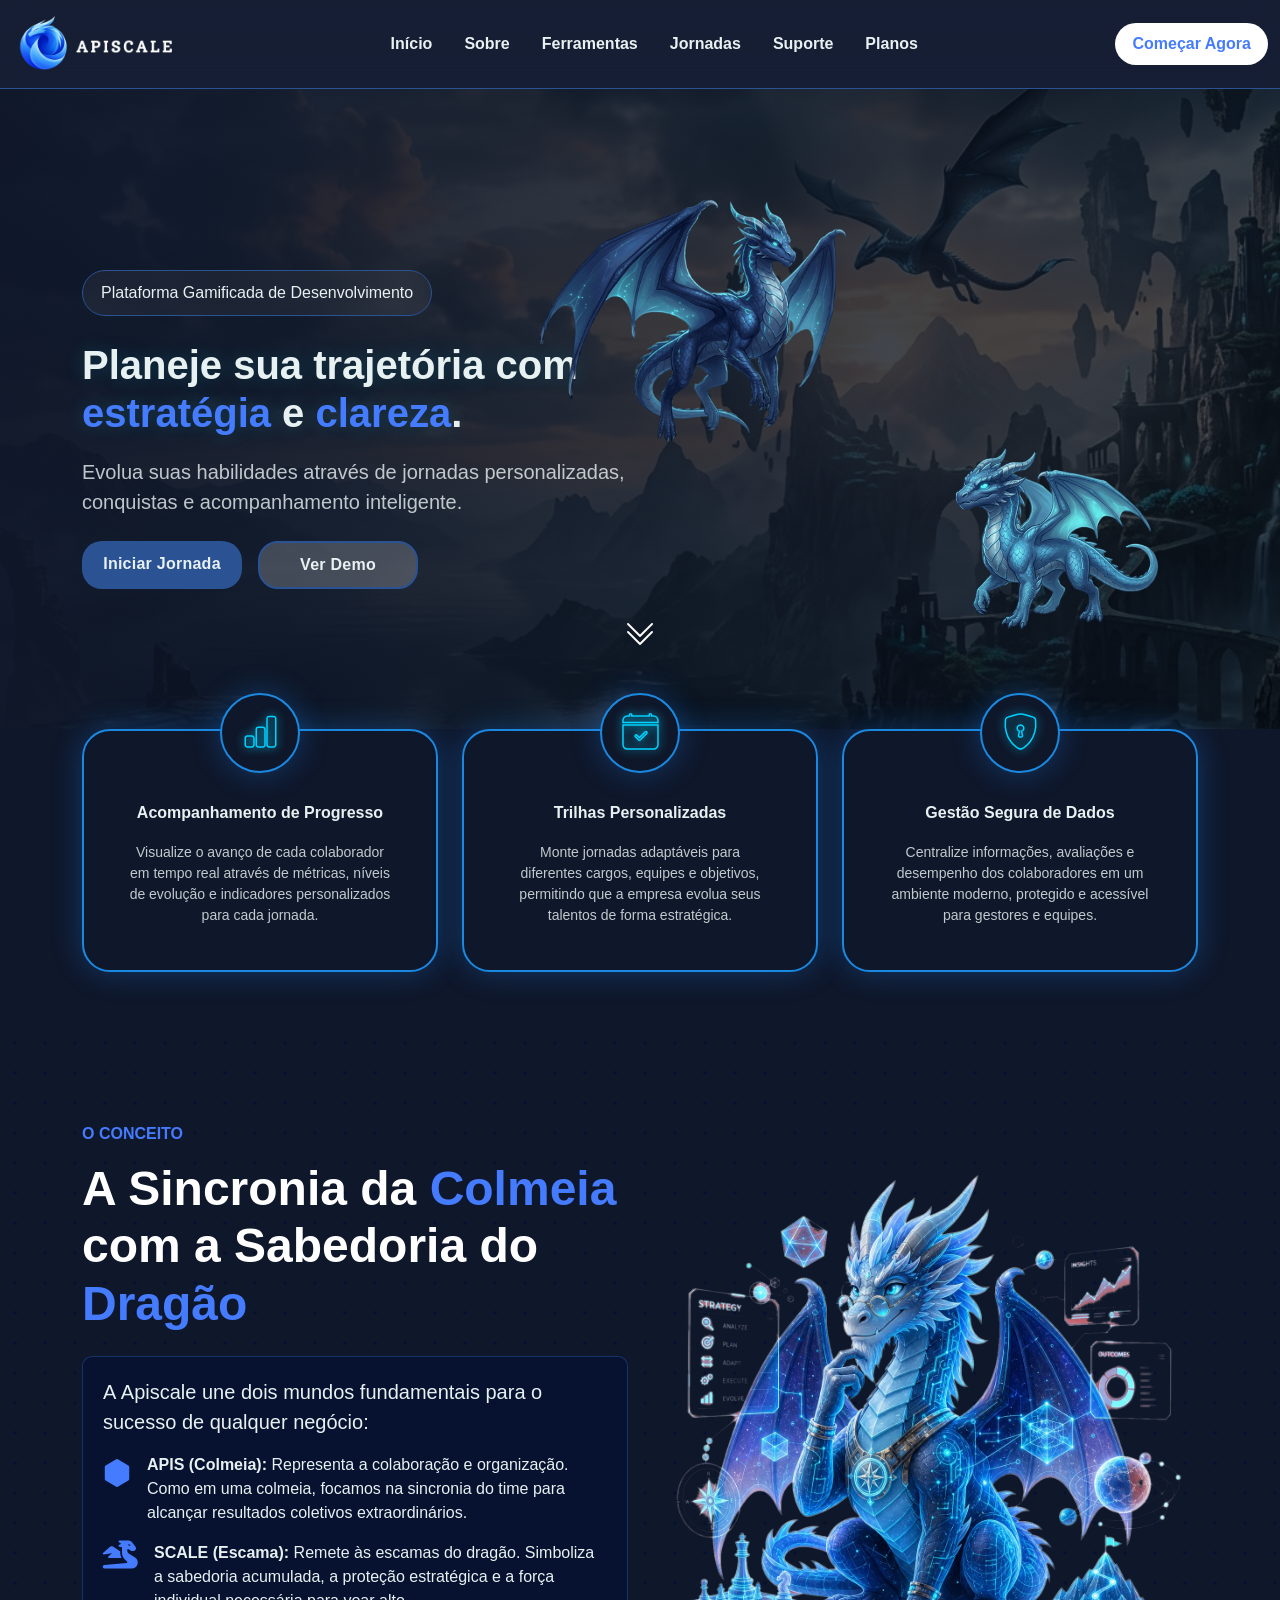
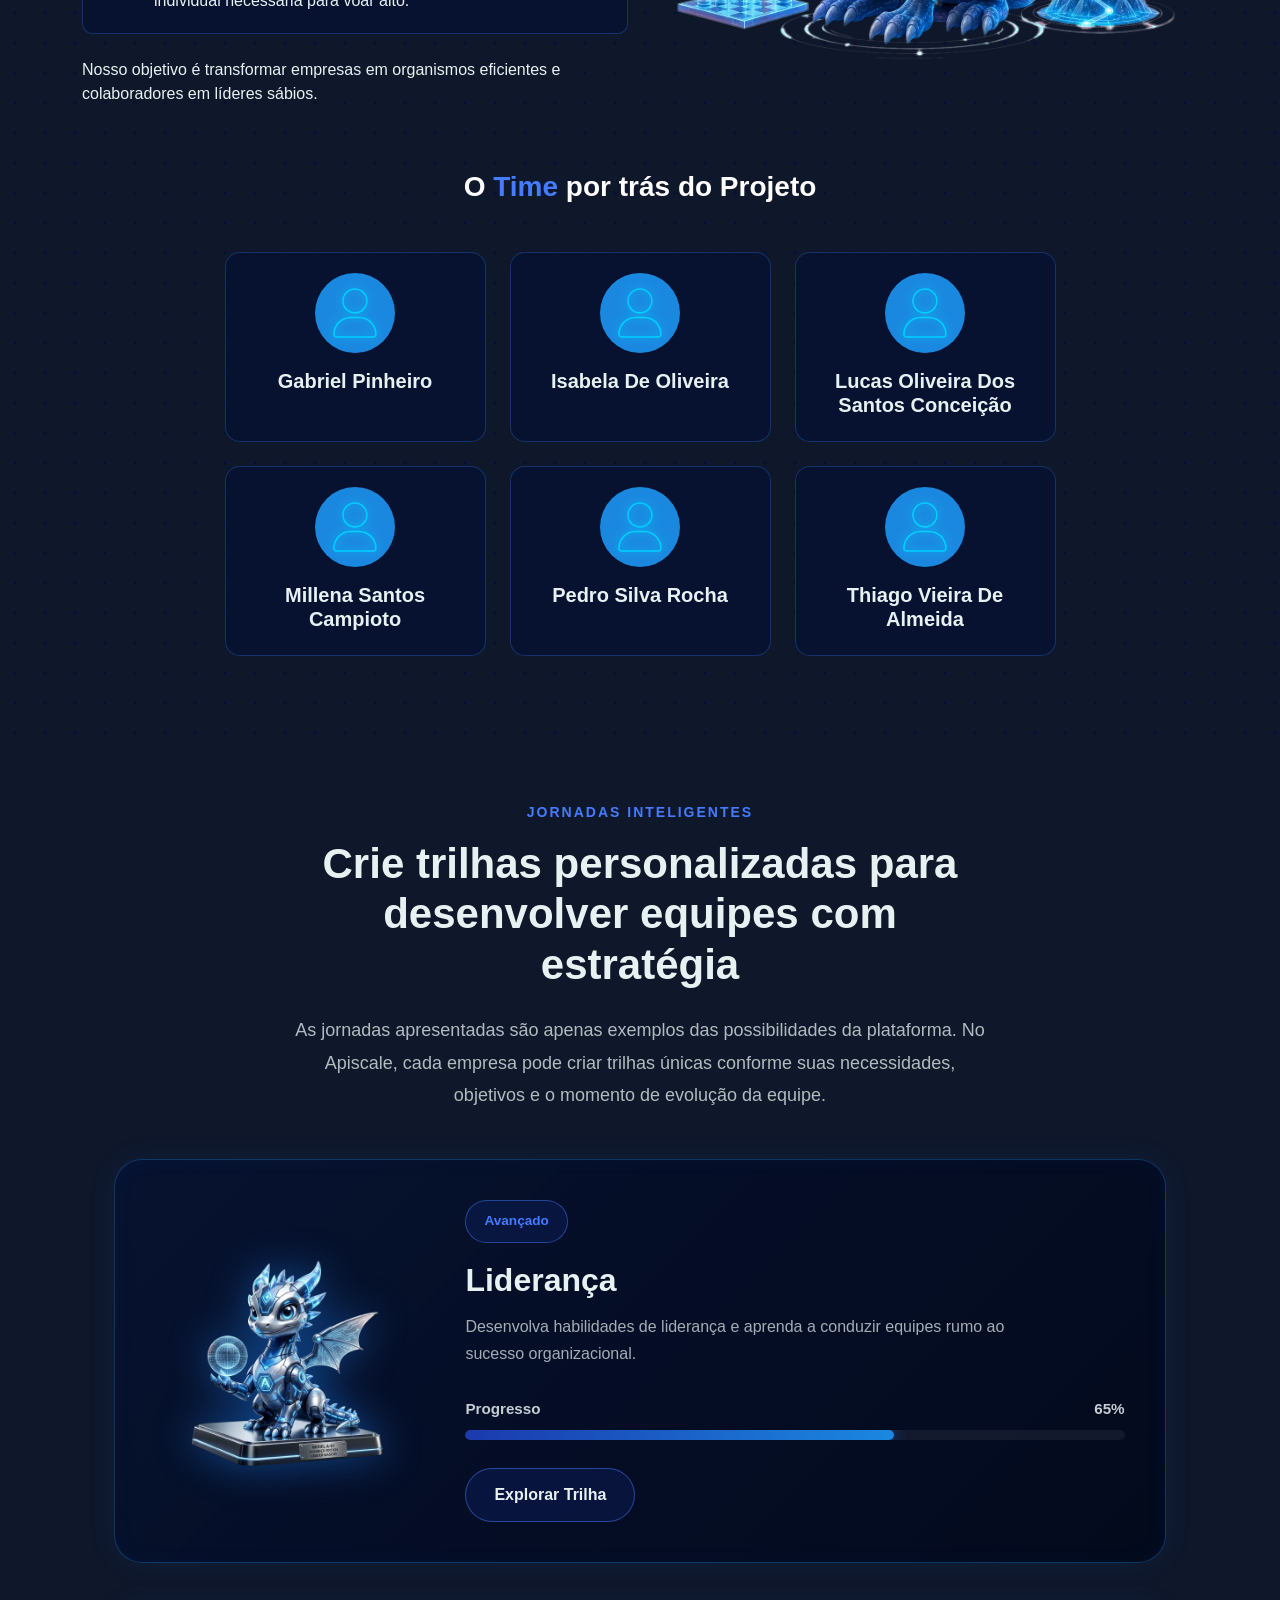
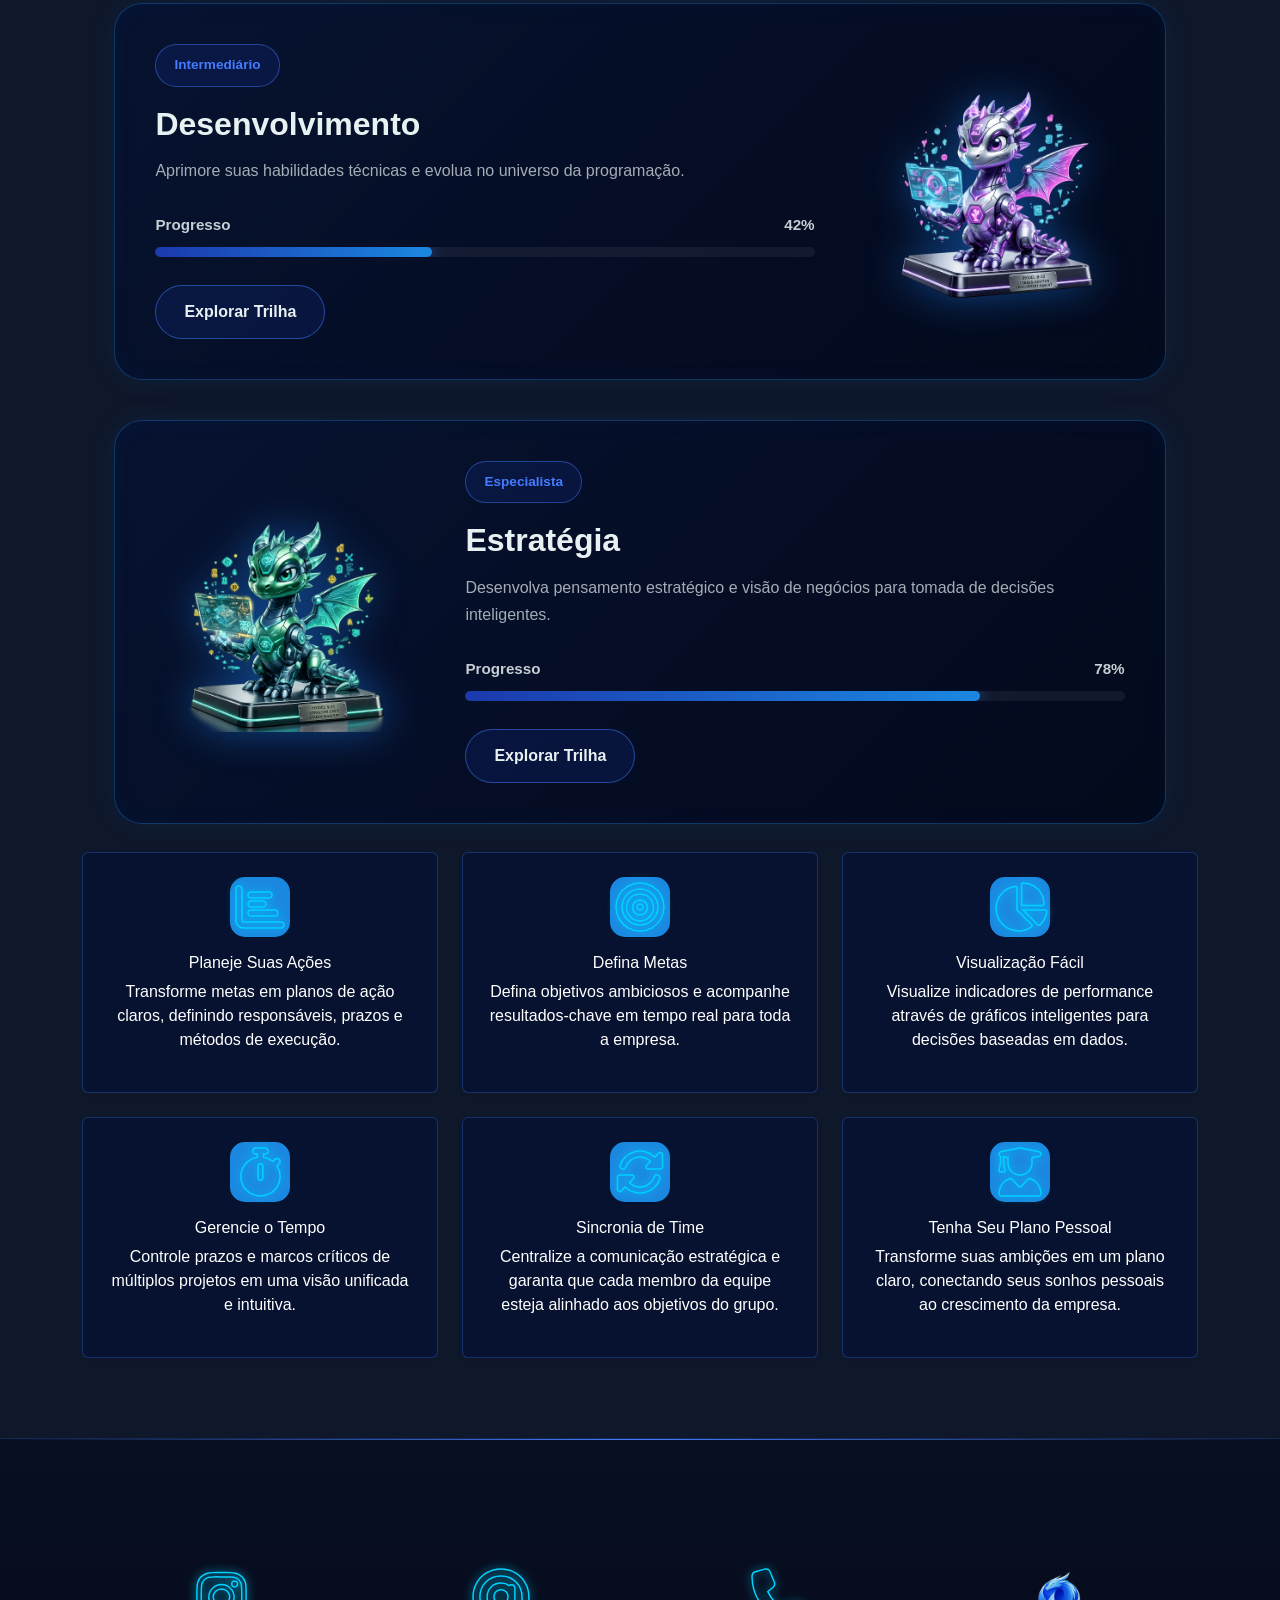
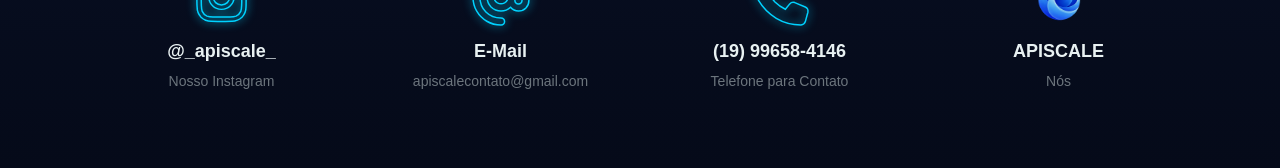
==== commit 07eea9d4: "Atualização geral" ====
--- a/index.html
+++ b/index.html
@@ -21,11 +21,10 @@
 
 <body>
     <header>
-        <nav class="navbar navbar-expand-lg bg-dark sticky-top navazulbg" data-bs-theme="dark">
+        <nav class="navbar navbar-expand-lg" data-bs-theme="dark">
             <div class="container-fluid">
                 <a class="navbar-brand d-flex align-items-center gap-2" href="index.html">
-                    <img src="assets/images/logocortada.png" alt="Logo Apiscale" width="50" height="50">
-                    <span class="brand-text">APISCALE</span>
+                    <img src="assets/images/logo.png" alt="Logo Apiscale">
                 </a>
 
                 <button class="navbar-toggler" type="button" data-bs-toggle="collapse" data-bs-target="#navbarNav">
@@ -34,16 +33,17 @@
 
                 <div class="collapse navbar-collapse" id="navbarNav">
                     <ul class="navbar-nav mx-auto gap-lg-3">
-                        <li class="nav-item"><a class="nav-link text-white" href="index.html">Início</a></li>
-                        <li class="nav-item"><a class="nav-link text-white" href="#sobre">Sobre</a></li>
-                        <li class="nav-item"><a class="nav-link text-white" href="#ferramentas">Ferramentas</a></li>
-                        <li class="nav-item"><a class="nav-link text-white" href="#jornadas">Jornadas</a></li>
-                        <li class="nav-item"><a class="nav-link text-white" href="./assets/pages/Suporte.html">Suporte</a>
+                        <li class="nav-item"><a class="nav-link" href="index.html">Início</a></li>
+                        <li class="nav-item"><a class="nav-link" href="#sobre">Sobre</a></li>
+                        <li class="nav-item"><a class="nav-link" href="#ferramentas">Ferramentas</a></li>
+                        <li class="nav-item"><a class="nav-link" href="#jornadas">Jornadas</a></li>
+                        <li class="nav-item"><a class="nav-link"
+                                href="./assets/pages/Suporte.html">Suporte</a>
                         </li>
-                        <li class="nav-item"><a class="nav-link text-white" href="./assets/pages/planos.html">Planos</a>
+                        <li class="nav-item"><a class="nav-link" href="./assets/pages/planos.html">Planos</a>
                         </li>
                     </ul>
-                    <a href="./assets/pages/login.html"><button type="button" class="btn btn-light fw-bold">Começar
+                    <a href="./assets/pages/login.html"><button type="button" class="btn btn-comecar fw-bold">Começar
                             Agora</button></a>
                 </div>
             </div>
@@ -51,24 +51,74 @@
     </header>
 
     <section class="hero-section">
+        <div class="particles-bg">
+            <span></span>
+            <span></span>
+            <span></span>
+            <span></span>
+            <span></span>
+            <span></span>
+            <span></span>
+            <span></span>
+        </div>
         <div class="container">
-            <div class="row align-items-center justify-content-center">
-                <div class="col-md-6 col-12 text-center">
-                    <h1 class="hero-title">Planeje sua trajetória com <span
-                            class="text-highlight neon-sobre-wevers">estratégia</span> e
-                        <span class="text-highlight neon-sobre-wevers">clareza</span>.
+            <div class="row align-items-center">
+
+                <!-- Texto -->
+                <div class="col-lg-6 col-12 hero-content text-center text-lg-start">
+
+                    <div class="hero-badge">
+                        Plataforma Gamificada de Desenvolvimento
+                    </div>
+
+                    <h1 class="hero-title">
+                        Planeje sua trajetória com
+                        <span class="text-highlight">estratégia</span>
+                        e
+                        <span class="text-highlight">clareza</span>.
                     </h1>
-                    <p class="hero-subtitle">Assim como um dragão domina os céus, você pode dominar sua trajetória e
-                        alcançar novos horizontes.</p>
-                    <!--Futuramente teremos a linkagem com a tela de login e um vídeo de demonstração do sistema-->
-                    <div class="d-flex justify-content-center gap-3 mt-4">
-                        <a href="./assets/pages/login.html" class="btn btn-iniciar">Iniciar Jornada</a>
-                        <a href="./assets/pages/EmConstrucao.html" class="btn btn-demo">Ver Demo</a>
-                    </div>
-                </div>
+
+                    <p class="hero-subtitle">
+                        Evolua suas habilidades através de jornadas personalizadas,
+                        conquistas e acompanhamento inteligente.
+                    </p>
+
+                    <div class="d-flex gap-3 mt-4 justify-content-center justify-content-lg-start">
+                        <a href="./assets/pages/login.html" class="btn btn-iniciar">
+                            Iniciar Jornada
+                        </a>
+
+                        <a href="./assets/pages/EmConstrucao.html" class="btn btn-demo">
+                            Ver Demo
+                        </a>
+                    </div>
+
+                </div>
+
+                <!-- Dragões -->
+                <div class="col-lg-6 d-none d-lg-flex justify-content-center">
+
+                    <div class="hero-dragons">
+                        <div class="dragon-frame mentor-frame"><img src="assets/images/DragãoMentor.png" class="dragon-mentor"
+                                alt="Dragão Mentor"></div>
+
+                        <div class="dragon-frame apprentice-frame"><img src="assets/images/DragãoAprendiz.png"
+                                class="dragon-apprentice" alt="Dragão Aprendiz"></div>
+
+
+                    </div>
+
+                </div>
+
             </div>
         </div>
+        <a href="#sobre" class="scroll-arrow">
+
+    <i class="bi bi-chevron-double-down"></i>
+
+</a>
     </section>
+
     <section class="Cards-hero">
         <div class="container">
             <div class="row align-items-center justify-content-center">
@@ -422,16 +472,19 @@
                         </div>
                     </div>
                     <div class="col-6 col-md-3">
-                            <div class="h-100 p-3 d-flex flex-column align-items-center">
-                                <div class="d-flex align-items-center justify-content-center" style="height: 56px;">
-                                    <img src="assets/images/logocortada.png" alt="Mascote" class="img-fluid" style="max-height: 100%;">
-                                </div>
-                                <h4 class="fw-bold mt-3">APISCALE</h4>
-                                <p class="text-secondary mt-auto">Nós</p>
-                            </div>
-                        </div>
-            </section>
-        </footer>
+                        <div class="h-100 p-3 d-flex flex-column align-items-center">
+                            <div class="d-flex align-items-center justify-content-center" style="height: 56px; width: 56px;">
+                                <img src="assets/images/logocortada.png" alt="Mascote" class="img-fluid"
+                                    style="max-height: 100%;">
+                            </div>
+                            <h4 class="fw-bold mt-3">APISCALE</h4>
+                            <p class="text-secondary mt-auto">Nós</p>
+                        </div>
+                    </div>
+        </section>
+    </footer>
+
+    <script src="/assets/js/script.js"></script>
 
     <!-- Bootstrap JS -->
     <script src="https://cdn.jsdelivr.net/npm/bootstrap@5.3.8/dist/js/bootstrap.bundle.min.js"
--- a/assets/css/style.css
+++ b/assets/css/style.css
@@ -5,18 +5,23 @@
   font-family: "Nunito", sans-serif;
 }
 
-header {
-  background-color: #0F172A;
-}
-
+.navbar {
+  background-color: rgba(168, 194, 255, 0.048);
+  backdrop-filter: blur(18px);
+  border-bottom: 1px solid #2B5293;
+}
 .navbar .navbar-brand {
-  width: 150px;
+  width: 165px;
   height: auto;
 }
+.navbar .navbar-brand img {
+  width: 100%;
+  height: auto;
+}
 .navbar .nav-item .nav-link {
   color: #E8F1F2;
   font-size: 16px;
-  font-weight: 500;
+  font-weight: 600;
 }
 .navbar .nav-item .nav-link:hover {
   color: #457CFF;
@@ -24,17 +29,58 @@
 .navbar .btn-comecar {
   background-color: #fff;
   padding: 8px 16px;
-  border-radius: 15px;
+  border-radius: 30px;
   color: #457CFF;
   font-size: 16px;
-  font-weight: 600;
+  font-weight: 500;
 }
 .navbar .btn-comecar:hover {
   background-color: #457CFF;
   color: #fff;
 }
 
+@media (max-width: 991px) {
+  img {
+    width: 100px;
+    height: auto;
+  }
+  .navbar-collapse {
+    margin-top: 15px;
+    padding: 20px;
+    border-radius: 20px;
+    background: rgba(15, 23, 42, 0.92);
+    backdrop-filter: blur(18px);
+    border: 1px solid rgba(0, 210, 255, 0.15);
+    box-shadow: 0 10px 40px rgba(0, 0, 0, 0.35);
+  }
+  .navbar-nav .nav-link {
+    border-radius: 12px;
+    transition: all 0.3s ease;
+    padding: 6px;
+  }
+  .navbar-nav .nav-link:hover {
+    background: rgba(69, 124, 255, 0.15);
+    color: #457CFF !important;
+  }
+  .navbar .btn {
+    width: 100%;
+    margin-top: 15px;
+    border-radius: 14px;
+    padding: 12px;
+  }
+  .navbar-toggler {
+    border: 1px solid rgba(0, 210, 255, 0.25);
+    border-radius: 12px;
+    padding: 8px 12px;
+    transition: 0.3s;
+  }
+  .navbar-toggler:hover {
+    box-shadow: 0 0 15px rgba(0, 210, 255, 0.25);
+  }
+}
 .hero-section {
+  overflow: hidden;
+  position: relative;
   background-image: linear-gradient(rgba(0, 0, 0, 0.6), rgba(0, 0, 0, 0.6)), url("../images/FundoHero.png");
   background-size: cover;
   background-position: center;
@@ -50,11 +96,14 @@
   font-size: 40px;
   font-weight: 700;
   color: #E8F1F2;
+  text-shadow: 0 0 20px rgba(0, 210, 255, 0.2);
+  animation: fadeUp 1s ease;
 }
 .hero-section .hero-title .text-highlight {
   color: #457CFF;
 }
 .hero-section .hero-subtitle {
+  animation: fadeUp 1.2s ease;
   font-size: 20px;
   color: #E8F1F2;
   opacity: 0.8;
@@ -63,13 +112,15 @@
 }
 .hero-section .btn-iniciar,
 .hero-section .btn-demo {
+  animation: fadeUp 1.4s ease;
   padding: 10px 0px;
-  min-width: 130px;
+  min-width: 160px;
   border-radius: 20px;
   color: #E8F1F2;
   font-size: 16px;
-  font-weight: 500;
+  font-weight: 600;
   transition: all 0.3s ease;
+  letter-spacing: 0.25px;
 }
 .hero-section .btn-iniciar {
   background-color: #2B5293;
@@ -90,13 +141,165 @@
   transform: translateY(-2px);
 }
 
-.hero-section {
-  position: relative;
+.hero-section::before {
+  content: "";
+  position: absolute;
+  inset: 0;
+  background: linear-gradient(90deg, rgba(15, 23, 42, 0.9) 0%, rgba(15, 23, 42, 0.55) 45%, rgba(15, 23, 42, 0.25) 100%);
   z-index: 0;
 }
 
+.hero-section .container {
+  position: relative;
+  z-index: 2;
+}
+
+.hero-badge {
+  animation: fadeUp 0.8s ease;
+  display: inline-block;
+  padding: 10px 18px;
+  border: #2B5293 1px solid;
+  border-radius: 999px;
+  background: rgba(255, 255, 255, 0.05);
+  margin-bottom: 25px;
+  color: #E8F1F2;
+  font-size: 16px;
+  backdrop-filter: blur(10px);
+}
+
+.hero-dragons {
+  position: relative;
+  width: 600px;
+  height: 500px;
+}
+
+.dragon-mentor {
+  animation: floatMentor 4s ease-in-out infinite;
+  position: absolute;
+  left: -200px;
+  top: 0;
+  width: 500px;
+  z-index: 2;
+  transition: transform 0.4s ease, filter 0.4s ease;
+  cursor: pointer;
+}
+.dragon-mentor:hover {
+  transform: scale(1.03);
+  filter: drop-shadow(0 0 8px rgba(0, 210, 255, 0.35)) drop-shadow(0 0 18px rgba(0, 210, 255, 0.2));
+}
+
+.dragon-apprentice {
+  animation: floatApprentice 3s ease-in-out infinite;
+  position: absolute;
+  left: 200px;
+  top: 250px;
+  width: 380px;
+  z-index: 3;
+  transition: transform 0.4s ease, filter 0.4s ease;
+  cursor: pointer;
+}
+.dragon-apprentice:hover {
+  transform: scale(1.05);
+  filter: drop-shadow(0 0 6px rgba(0, 210, 255, 0.3)) drop-shadow(0 0 14px rgba(0, 210, 255, 0.18));
+}
+
+.particles-bg {
+  position: absolute;
+  inset: 0;
+  overflow: hidden;
+  z-index: 1;
+  pointer-events: none;
+}
+
+.particles-bg span {
+  position: absolute;
+  bottom: -50px;
+  width: 6px;
+  height: 6px;
+  border-radius: 50%;
+  background: #00d2ff;
+  box-shadow: 0 0 10px #00d2ff, 0 0 20px #00d2ff;
+  opacity: 0.4;
+  animation: rise 12s linear infinite;
+}
+
+.particles-bg span:nth-child(1) {
+  left: 5%;
+  animation-duration: 10s;
+}
+
+.particles-bg span:nth-child(2) {
+  left: 15%;
+  animation-duration: 14s;
+}
+
+.particles-bg span:nth-child(3) {
+  left: 30%;
+  animation-duration: 12s;
+}
+
+.particles-bg span:nth-child(4) {
+  left: 45%;
+  animation-duration: 16s;
+}
+
+.particles-bg span:nth-child(5) {
+  left: 60%;
+  animation-duration: 11s;
+}
+
+.particles-bg span:nth-child(6) {
+  left: 75%;
+  animation-duration: 15s;
+}
+
+.particles-bg span:nth-child(7) {
+  left: 85%;
+  animation-duration: 13s;
+}
+
+.particles-bg span:nth-child(8) {
+  left: 95%;
+  animation-duration: 17s;
+}
+
+.dragon-frame {
+  position: absolute;
+  border-radius: 50%;
+  transition: 0.4s;
+}
+
+.dragon-frame:hover .dragon-frame::before {
+  content: "";
+  position: absolute;
+  inset: -20px;
+  border-radius: 50%;
+  background: radial-gradient(circle, rgba(0, 210, 255, 0.12) 0%, rgba(0, 210, 255, 0.05) 45%, transparent 75%);
+  opacity: 0;
+  transform: scale(0.9);
+  transition: 0.4s;
+  z-index: -1;
+}
+
+.scroll-arrow {
+  position: absolute;
+  bottom: 150px;
+  left: 50%;
+  transform: translateX(-50%);
+  color: white;
+  font-size: 32px;
+  text-decoration: none;
+  z-index: 5;
+  animation: float 2s infinite;
+}
+
+.scroll-arrow:hover {
+  color: #00d2ff;
+  text-shadow: 0 0 20px #00d2ff;
+}
+
 .Cards-hero {
-  margin-top: -30px;
+  margin-top: -80px;
   padding: 0 0 40px;
   position: relative;
   z-index: 1;
@@ -161,9 +364,6 @@
 /* =========================================================
    SEÇÃO TRILHAS
 ========================================================= */
-/* =========================================================
-   SEÇÃO TRILHAS
-========================================================= */
 .secao-trilhas {
   width: 100%;
   padding: 80px 8%;
@@ -198,11 +398,11 @@
   flex-direction: column;
   gap: 40px;
 }
-
+.secao-trilhas {
   /* =========================================================
      CARD
   ========================================================= */
-
+}
 .secao-trilhas .card-trilha {
   width: 100%;
   min-height: 280px;
@@ -223,19 +423,19 @@
   border-color: rgba(69, 124, 255, 0.7);
   box-shadow: 0 0 40px rgba(27, 136, 255, 0.2), inset 0 0 30px rgba(27, 136, 255, 0.06);
 }
-
+.secao-trilhas .card-trilha {
   /* =========================================================
      CARD INVERTIDO
   ========================================================= */
-
+}
 .secao-trilhas .card-trilha.direita {
   flex-direction: row-reverse;
 }
-
+.secao-trilhas .card-trilha {
   /* =========================================================
      ÁREA DO DRAGÃO
   ========================================================= */
-
+}
 .secao-trilhas .card-trilha .area-dragao {
   width: 260px;
   display: flex;
@@ -250,11 +450,11 @@
      object-fit: contain;
   filter: drop-shadow(0 0 20px rgba(27, 136, 255, 0.45));
 }
-
+.secao-trilhas .card-trilha {
   /* =========================================================
      CONTEÚDO
   ========================================================= */
-
+}
 .secao-trilhas .card-trilha .conteudo-trilha {
   flex: 1;
 }
@@ -281,11 +481,11 @@
   margin-bottom: 30px;
   max-width: 600px;
 }
-
+.secao-trilhas .card-trilha {
   /* =========================================================
      PROGRESSO
   ========================================================= */
-
+}
 .secao-trilhas .card-trilha .titulo-progresso {
   display: flex;
   justify-content: space-between;
@@ -308,11 +508,11 @@
   background: linear-gradient(90deg, #1B39AD, #1B88E0);
   box-shadow: 0 0 15px rgba(27, 136, 255, 0.6);
 }
-
+.secao-trilhas .card-trilha {
   /* =========================================================
      BOTÃO
   ========================================================= */
-
+}
 .secao-trilhas .card-trilha button {
   padding: 14px 28px;
   border-radius: 999px;
@@ -437,6 +637,7 @@
   padding: 0;
   background-color: #0F172A;
   overflow-x: hidden;
+  scroll-behavior: smooth;
 }
 
 main {
@@ -447,8 +648,6 @@
 /* =========================================================
    FOOTER
 ========================================================= */
-
-
 footer {
   background: linear-gradient(180deg, rgb(8, 15, 35) 0%, rgb(5, 10, 25) 100%);
   border-top: 1px solid rgba(69, 124, 255, 0.25);
@@ -503,6 +702,9 @@
   font-size: 3.5rem;
 }
 
+/* =========================================================
+   HOVER SUAVE
+========================================================= */
 .stats-custom .col-6:hover,
 .stats-custom .col-md-3:hover {
   transform: translateY(-4px);
@@ -514,7 +716,6 @@
   filter: drop-shadow(0 0 10px rgba(0, 210, 255, 0.6));
 }
 
-
 .stat-item h3 {
   font-size: 3rem;
   font-weight: 700;
@@ -531,28 +732,6 @@
   color: #457CFF !important;
 }
 
-@media (min-width: 992px) {
-  .nav-item.dropdown .dropdown-menu {
-    display: block !important;
-    visibility: hidden;
-    opacity: 0;
-    left: 50%;
-    transform: translateX(-50%) translateY(15px);
-    transition: all 0.3s ease-in-out;
-    pointer-events: none;
-  }
-  .nav-item.dropdown .dropdown-menu.show {
-    visibility: visible;
-    opacity: 1;
-    transform: translateX(-50%) translateY(0);
-    pointer-events: auto;
-  }
-}
-@media (max-width: 991px) {
-  .dropdown-menu {
-    min-width: 100% !important;
-  }
-}
 .neon-vazado {
   color: transparent !important;
   -webkit-text-stroke: 1.5px #00d2ff;
@@ -566,7 +745,6 @@
 }
 
 .brand-text {
-  font-family: "Montserrat", sans-serif;
   font-weight: 800;
   letter-spacing: 2px;
   font-size: 1.25rem;
@@ -575,70 +753,99 @@
   text-shadow: 0 0 10px rgba(0, 210, 255, 0.3);
 }
 
-.navbar-nav .nav-link {
-  color: #ffffff !important;
-  font-family: "Montserrat", sans-serif;
-  font-weight: 500;
-  transition: all 0.3s ease;
-  text-shadow: 0 0 8px rgba(0, 210, 255, 0.2);
-}
-
-.navbar-nav .nav-link:hover {
-  color: #ffffff !important;
-  text-shadow: 0 0 15px rgba(0, 210, 255, 0.8);
-}
-
-.navbar-nav .nav-link.active {
-  color: #ffffff !important;
-  text-shadow: 0 0 12px rgba(0, 210, 255, 0.6);
-}
-
-.hero-fixed h1 .text-primary-emphasis {
-  color: #00d2ff !important;
-  text-shadow: 0 0 3px rgba(0, 210, 255, 0.4), 0 0 6px rgba(0, 210, 255, 0.2);
-  font-weight: 800;
-  display: inline-block;
-}
-
+/* =========================================================
+   RESPONSIVO
+========================================================= */
+@media (max-width: 900px) {
+  .hero-section .hero-dragons {
+    display: none;
+  }
+  .hero-section .scroll-arrow {
+    display: none;
+  }
+  .hero-section {
+    margin-bottom: 50px;
+  }
+  .floating-img {
+    animation: float 3s ease-in-out infinite;
+    width: 200px;
+  }
+  .secao-trilhas .titulo-jornada {
+    font-size: 32px;
+    margin: 0;
+  }
+  .secao-trilhas .card-trilha,
+  .secao-trilhas .card-trilha.direita {
+    flex-direction: column;
+    text-align: center;
+  }
+  .secao-trilhas .titulo-progresso {
+    text-align: left;
+  }
+  .secao-trilhas .area-dragao {
+    width: 100%;
+  }
+  .secao-trilhas .conteudo-trilha p {
+    max-width: 100%;
+  }
+}
+@keyframes floatMentor {
+  0% {
+    transform: translateY(0);
+  }
+  50% {
+    transform: translateY(-15px);
+  }
+  100% {
+    transform: translateY(0);
+  }
+}
+@keyframes floatApprentice {
+  0% {
+    transform: translateY(0);
+  }
+  50% {
+    transform: translateY(-10px);
+  }
+  100% {
+    transform: translateY(0);
+  }
+}
+@keyframes rise {
+  from {
+    transform: translateY(0);
+    opacity: 0;
+  }
+  20% {
+    opacity: 0.4;
+  }
+  100% {
+    transform: translateY(-100vh);
+    opacity: 0;
+  }
+}
+@keyframes fadeUp {
+  from {
+    opacity: 0;
+    transform: translateY(40px);
+  }
+  to {
+    opacity: 1;
+    transform: translateY(0);
+  }
+}
+.scroll-arrow:hover {
+  color: #00d2ff;
+  text-shadow: 0 0 20px #00d2ff;
+}/*# sourceMappingURL=style.css.map */
+
+
+
+/* NEON QUE TINHA ANTES
 .neon-sobre-wevers {
   color: #00d2ff !important;
   text-shadow: 0 0 3px rgba(0, 210, 255, 0.4), 0 0 6px rgba(0, 210, 255, 0.2);
   font-weight: 800;
   display: inline-block;
 }
-
-/* =========================================================
-   RESPONSIVO
-========================================================= */
-@media (max-width: 900px) {
-  .secao-trilhas .card-trilha,
-  .secao-trilhas .card-trilha.direita {
-    flex-direction: column;
-    text-align: center;
-  }
-  .secao-trilhas .titulo-progresso {
-    text-align: left;
-  }
-  .secao-trilhas .area-dragao {
-    width: 100%;
-  }
-  .secao-trilhas .conteudo-trilha p {
-    max-width: 100%;
-  }
-}/*# sourceMappingURL=style.css.map */
-
-.margem-nos {
-    padding: 1.5rem !important;
-}
-
-.navazulbg {
-    background-color: #0F172A !important;
-}
-
-.fontenav {
-    color: #ffffff !important;
-    font-family: 'Montserrat', sans-serif;
-    font-weight: 500;
-    transition: all 0.3s ease;
-    text-shadow: 0 0 8px rgba(0, 210, 255, 0.2);}
-
+*/
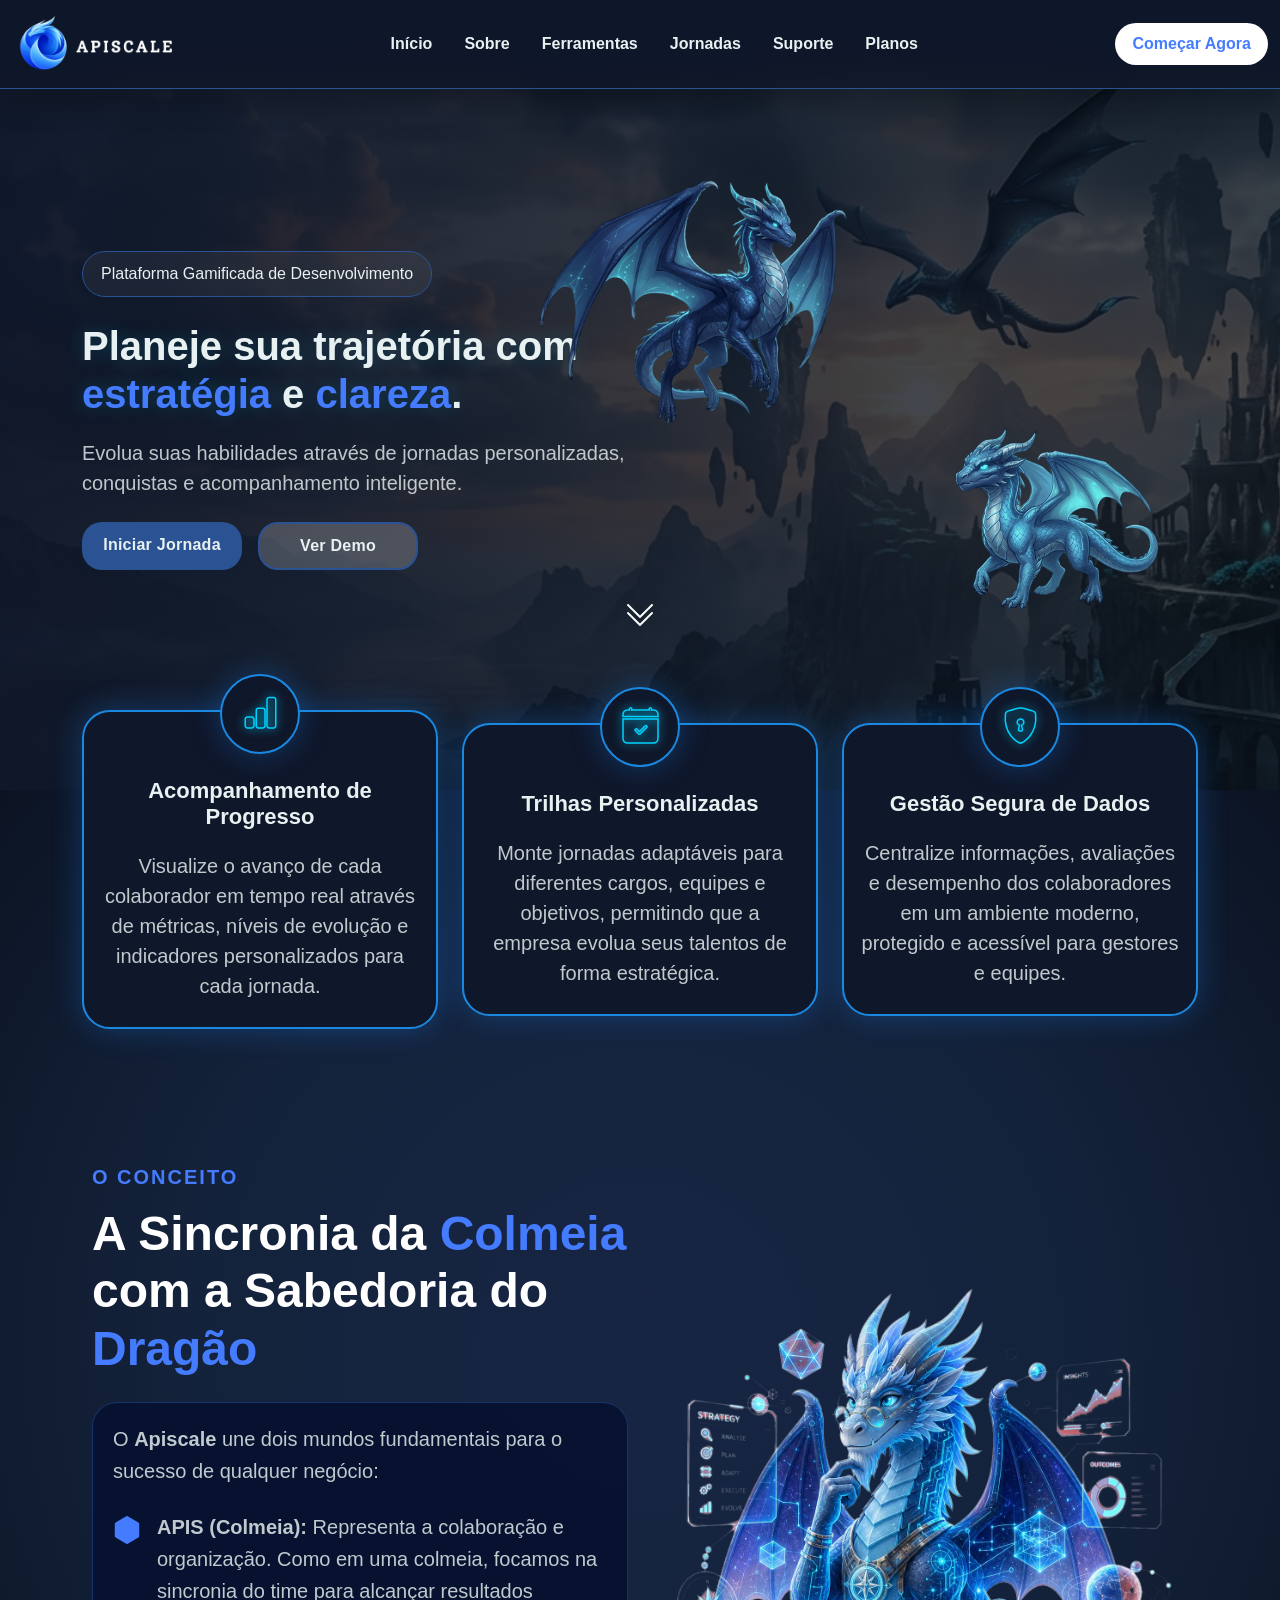
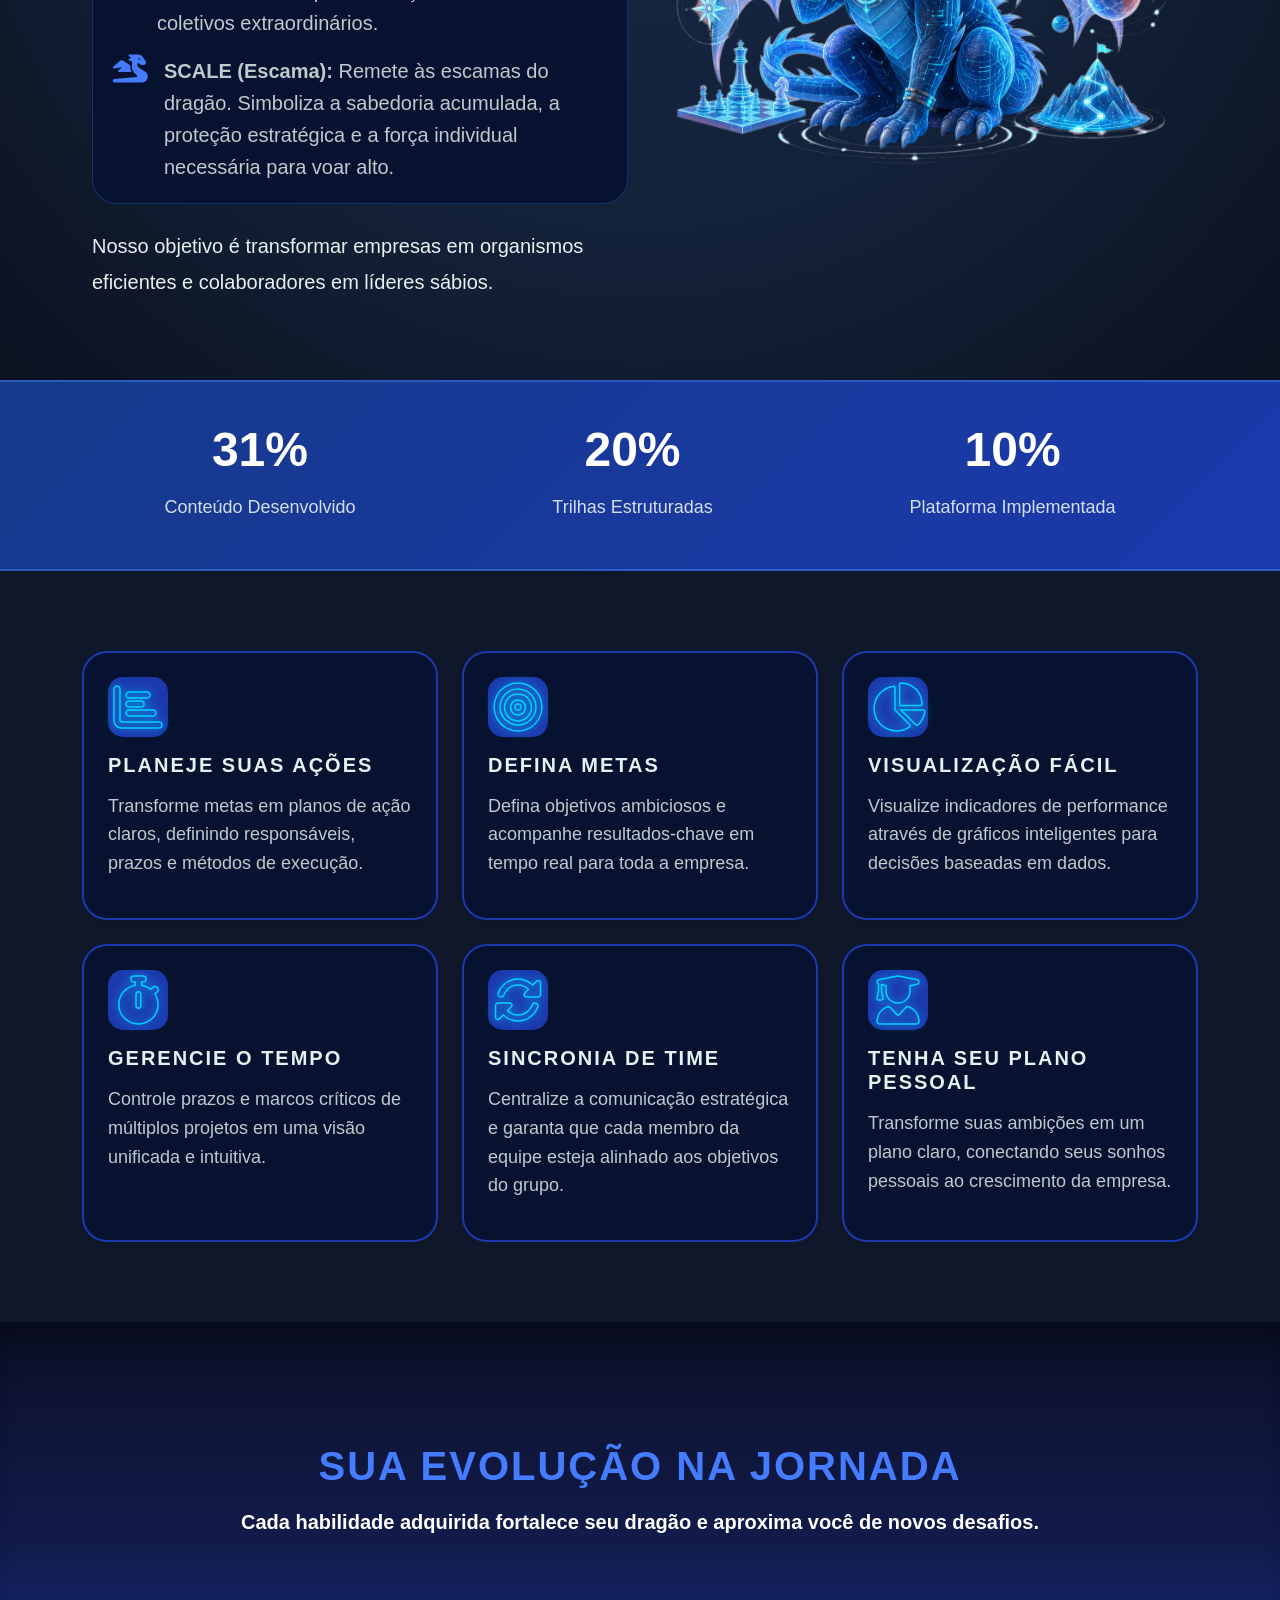
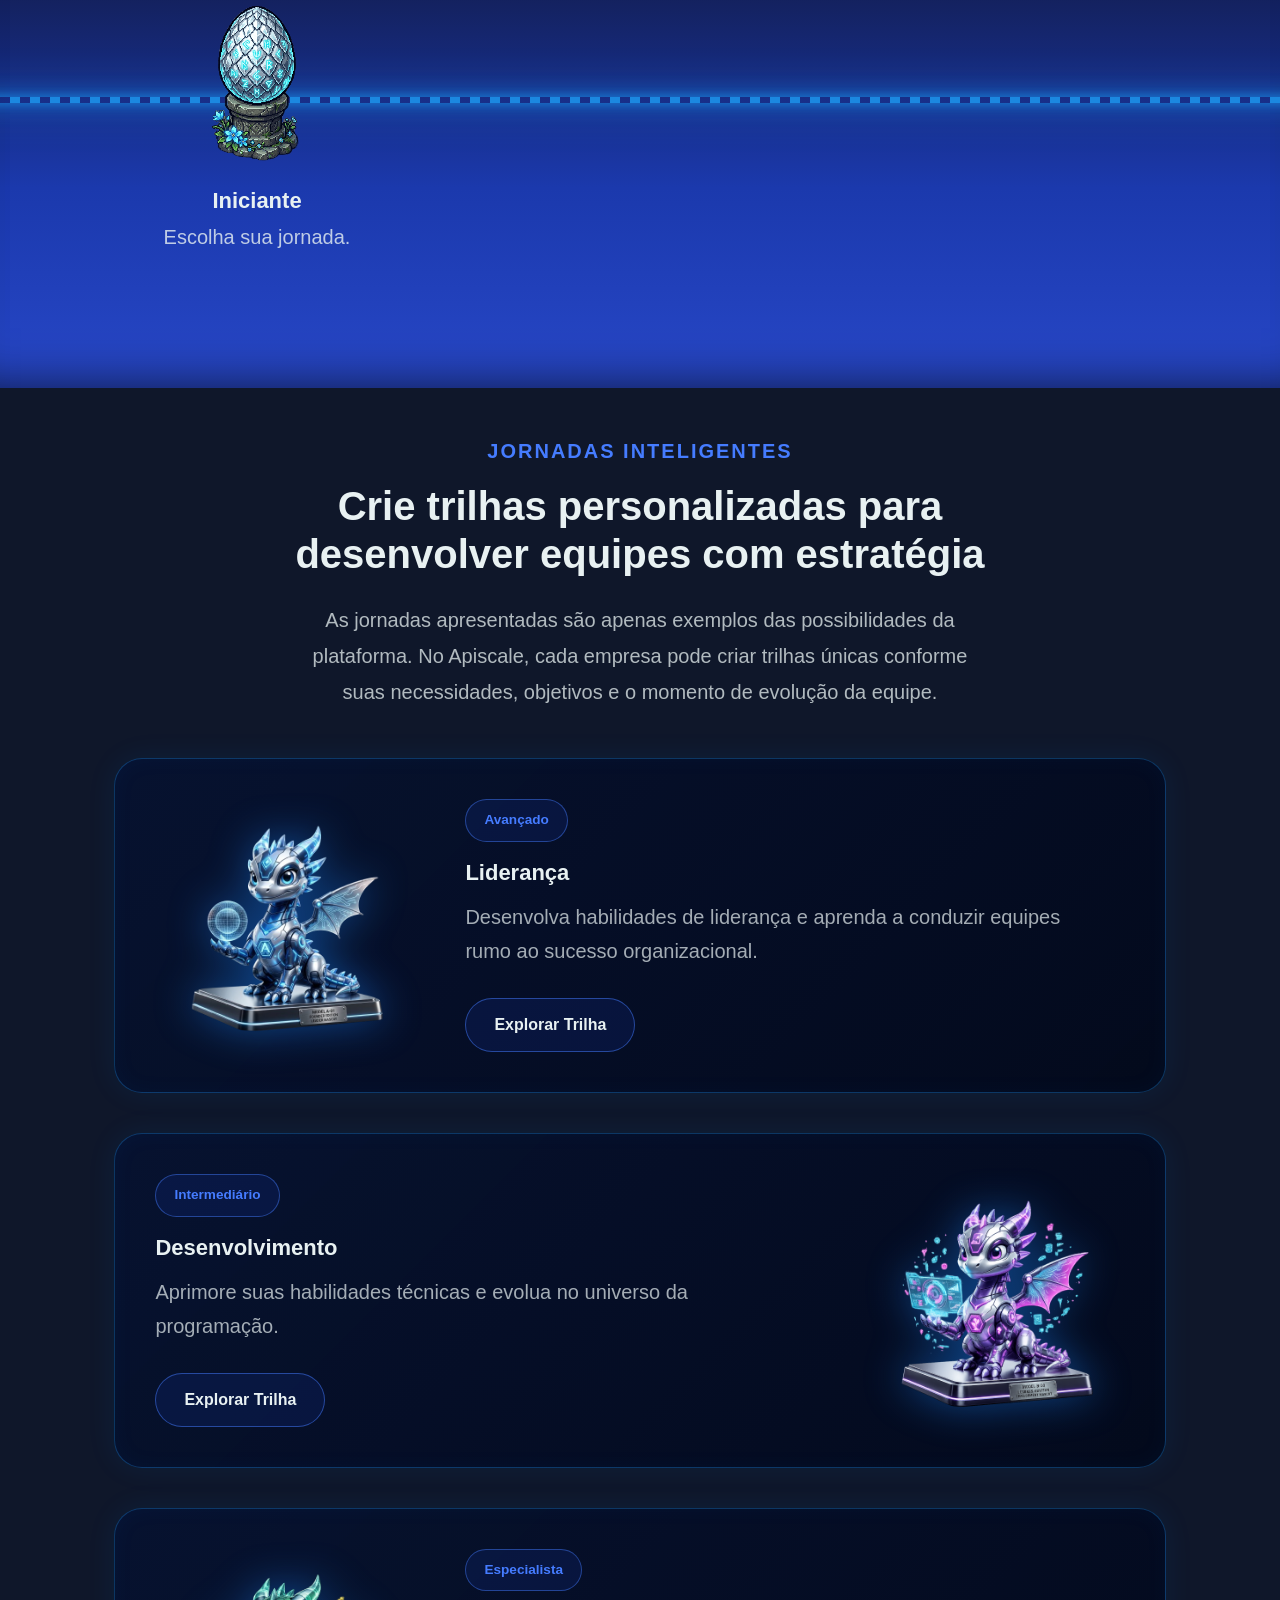
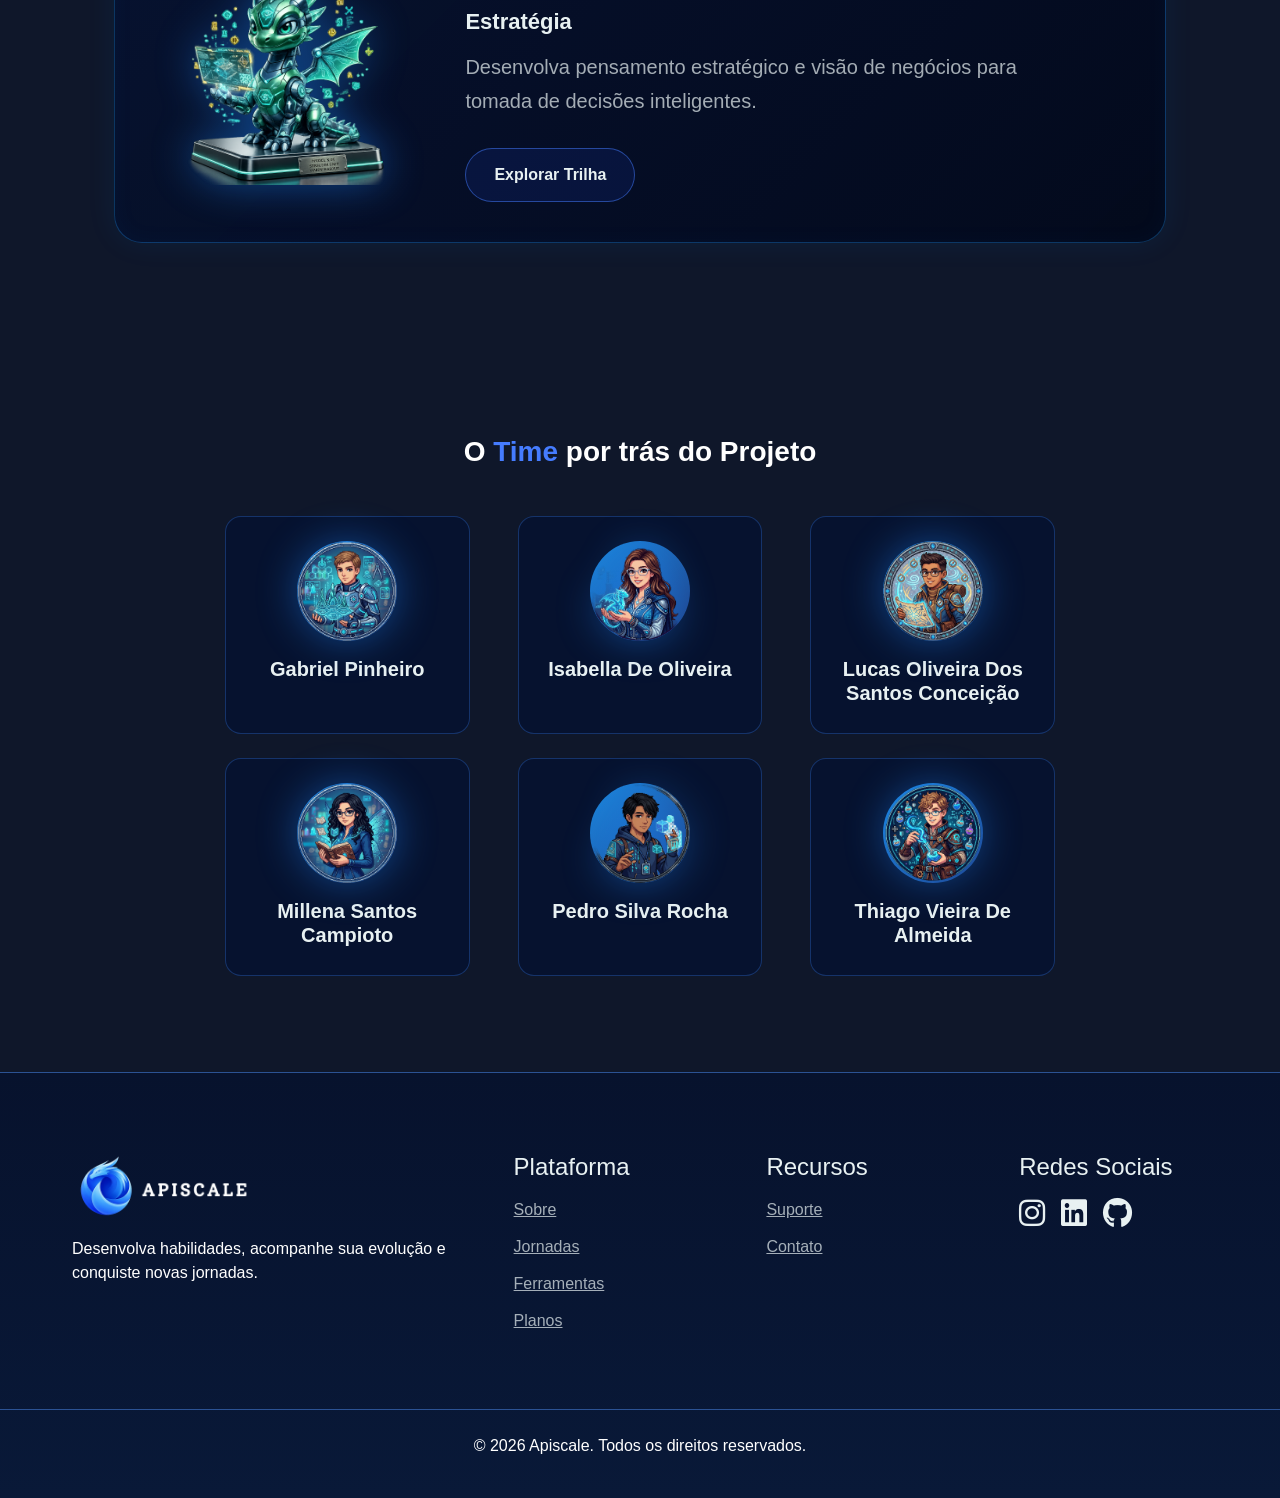
==== commit 7c8071fd: "atualização" ====
--- a/index.html
+++ b/index.html
@@ -21,7 +21,7 @@
 
 <body>
     <header>
-        <nav class="navbar navbar-expand-lg" data-bs-theme="dark">
+        <nav class="navbar navbar-expand-lg sticky-menu" style="background-color: #0f172ace;" data-bs-theme="dark">
             <div class="container-fluid">
                 <a class="navbar-brand d-flex align-items-center gap-2" href="index.html">
                     <img src="assets/images/logo.png" alt="Logo Apiscale">
@@ -37,8 +37,7 @@
                         <li class="nav-item"><a class="nav-link" href="#sobre">Sobre</a></li>
                         <li class="nav-item"><a class="nav-link" href="#ferramentas">Ferramentas</a></li>
                         <li class="nav-item"><a class="nav-link" href="#jornadas">Jornadas</a></li>
-                        <li class="nav-item"><a class="nav-link"
-                                href="./assets/pages/Suporte.html">Suporte</a>
+                        <li class="nav-item"><a class="nav-link" href="./assets/pages/Suporte.html">Suporte</a>
                         </li>
                         <li class="nav-item"><a class="nav-link" href="./assets/pages/planos.html">Planos</a>
                         </li>
@@ -51,6 +50,7 @@
     </header>
 
     <section class="hero-section">
+        <!-- Usado para os efeitos de partículas no fundo -->
         <div class="particles-bg">
             <span></span>
             <span></span>
@@ -88,7 +88,7 @@
                             Iniciar Jornada
                         </a>
 
-                        <a href="./assets/pages/EmConstrucao.html" class="btn btn-demo">
+                        <a href="./assets/pages/Demonstracao.html" class="btn btn-demo">
                             Ver Demo
                         </a>
                     </div>
@@ -99,8 +99,8 @@
                 <div class="col-lg-6 d-none d-lg-flex justify-content-center">
 
                     <div class="hero-dragons">
-                        <div class="dragon-frame mentor-frame"><img src="assets/images/DragãoMentor.png" class="dragon-mentor"
-                                alt="Dragão Mentor"></div>
+                        <div class="dragon-frame mentor-frame"><img src="assets/images/DragãoMentor.png"
+                                class="dragon-mentor" alt="Dragão Mentor"></div>
 
                         <div class="dragon-frame apprentice-frame"><img src="assets/images/DragãoAprendiz.png"
                                 class="dragon-apprentice" alt="Dragão Aprendiz"></div>
@@ -114,161 +114,232 @@
         </div>
         <a href="#sobre" class="scroll-arrow">
 
-    <i class="bi bi-chevron-double-down"></i>
-
-</a>
+            <i class="bi bi-chevron-double-down"></i>
+
+        </a>
     </section>
 
-    <section class="Cards-hero">
-        <div class="container">
-            <div class="row align-items-center justify-content-center">
-                <div class="d-flex justify-content-center col-md-4 col-12 text-center mb-3">
-                    <div class="card card-hero h-100">
-                        <div class="elipse-icon"><i class="bi bi-bar-chart-fill neon-vazado"></i></div>
-                        <div class="card-body">
-                            <h5 class="card-title"> Acompanhamento de Progresso
-                            </h5>
-                            <p class="card-text">Visualize o avanço de cada colaborador em tempo real
-                                através de métricas, níveis de evolução e indicadores
-                                personalizados para cada jornada.</p>
-                        </div>
-                    </div>
-                </div>
-                <div class="d-flex justify-content-center col-md-4 col-12 text-center mb-3">
-                    <div class="card card-hero h-100">
-                        <div class="elipse-icon"><i class="bi bi-calendar-check-fill neon-vazado"></i></div>
-                        <div class="card-body">
-                            <h5 class="card-title">Trilhas Personalizadas</h5>
-                            <p class="card-text">Monte jornadas adaptáveis para diferentes cargos,
-                                equipes e objetivos, permitindo que a empresa evolua
-                                seus talentos de forma estratégica.</p>
-                        </div>
-                    </div>
-                </div>
-                <div class="d-flex justify-content-center col-md-4 col-12 text-center mb-3">
-                    <div class="card card-hero h-100">
-                        <div class="elipse-icon"><i class="bi bi-shield-lock-fill neon-vazado"></i></div>
-                        <div class="card-body">
-                            <h5 class="card-title">Gestão Segura de Dados</h5>
-                            <p class="card-text">Centralize informações, avaliações e desempenho dos
-                                colaboradores em um ambiente moderno, protegido e
-                                acessível para gestores e equipes.</p>
-                        </div>
-                    </div>
-                </div>
-
-            </div>
-        </div>
-    </section>
+
 
     <!--Explicação e informações gerais do projeto de forma simplificada, com mascostes gerados por is como forma de demonstração da gamificação que será implementada-->
     <main>
-        <section id="sobre" class="about-section py-5">
-            <div class="container py-5">
-                <div class="row align-items-center mb-5">
-                    <div class="col-lg-6">
-                        <h6 class="text-primary-emphasis fw-bold text-uppercase mb-3 neon-sobre-wevers">O Conceito</h6>
-                        <h2 class="display-5 fw-bold mb-4 text-white">A Sincronia da <span
-                                class="text-primary-emphasis neon-sobre-wevers">Colmeia</span> com a Sabedoria do <span
-                                class="text-primary-emphasis neon-sobre-wevers">Dragão</span></h2>
-
-                        <div class="concept-box mb-4">
-                            <p class="text-gray lead">
-                                A <strong>Apiscale</strong> une dois mundos fundamentais para o sucesso de qualquer
-                                negócio:
+        <section class="about-cards-background">
+            <section class="Cards-hero">
+                <div class="container">
+                    <div class="row align-items-center justify-content-center">
+                        <div class="d-flex justify-content-center col-md-4 col-12 text-center mb-3">
+                            <div class="card card-hero h-100">
+                                <div class="elipse-icon"><i class="bi bi-bar-chart-fill neon-vazado"></i></div>
+                                <div class="card-body">
+                                    <h5 class="card-title"> Acompanhamento de Progresso
+                                    </h5>
+                                    <p class="card-text">Visualize o avanço de cada colaborador em tempo real
+                                        através de métricas, níveis de evolução e indicadores
+                                        personalizados para cada jornada.</p>
+                                </div>
+                            </div>
+                        </div>
+                        <div class="d-flex justify-content-center col-md-4 col-12 text-center mb-3">
+                            <div class="card card-hero h-100">
+                                <div class="elipse-icon"><i class="bi bi-calendar-check-fill neon-vazado"></i></div>
+                                <div class="card-body">
+                                    <h5 class="card-title">Trilhas Personalizadas</h5>
+                                    <p class="card-text">Monte jornadas adaptáveis para diferentes cargos,
+                                        equipes e objetivos, permitindo que a empresa evolua
+                                        seus talentos de forma estratégica.</p>
+                                </div>
+                            </div>
+                        </div>
+                        <div class="d-flex justify-content-center col-md-4 col-12 text-center mb-3">
+                            <div class="card card-hero h-100">
+                                <div class="elipse-icon"><i class="bi bi-shield-lock-fill neon-vazado"></i></div>
+                                <div class="card-body">
+                                    <h5 class="card-title">Gestão Segura de Dados</h5>
+                                    <p class="card-text">Centralize informações, avaliações e desempenho dos
+                                        colaboradores em um ambiente moderno, protegido e
+                                        acessível para gestores e equipes.</p>
+                                </div>
+                            </div>
+                        </div>
+
+                    </div>
+                </div>
+            </section>
+            <section id="sobre" class="about-section">
+                <div class="container">
+                    <div class="row align-items-center">
+                        <div class="col-lg-6">
+                            <h6 class="fw-bold text-uppercase mb-3 text-style">O Conceito</h6>
+                            <h2 class="display-5 fw-bold mb-4 text-white">A Sincronia da <span
+                                    class="text-highlight">Colmeia</span> com a Sabedoria do <span
+                                    class="text-highlight">Dragão</span></h2>
+
+                            <div class="concept-box mb-4">
+                                <p class="mb-4">
+                                    O <strong>Apiscale</strong> une dois mundos fundamentais para o sucesso de qualquer
+                                    negócio:
+                                </p>
+
+                                <div class="d-flex gap-3 mb-3">
+                                    <i class="bi bi-hexagon-fill text-primary-emphasis fs-3"></i>
+                                    <p>
+                                        <strong>APIS (Colmeia):</strong> Representa a colaboração e organização. Como em
+                                        uma
+                                        colmeia, focamos na sincronia do time para alcançar resultados coletivos
+                                        extraordinários.
+                                    </p>
+                                </div>
+
+                                <div class="d-flex gap-3">
+                                    <i class="fas fa-dragon text-primary-emphasis fs-3"></i>
+                                    <p>
+                                        <strong>SCALE (Escama):</strong> Remete às escamas do dragão. Simboliza a
+                                        sabedoria
+                                        acumulada, a proteção estratégica e a força individual necessária para voar
+                                        alto.
+                                    </p>
+                                </div>
+                            </div>
+
+                            <p>
+                                Nosso objetivo é transformar empresas em organismos eficientes e colaboradores em
+                                líderes
+                                sábios.
                             </p>
-
-                            <div class="d-flex gap-3 mb-3">
-                                <i class="bi bi-hexagon-fill text-primary-emphasis fs-3"></i>
-                                <p class="text-gray m-0">
-                                    <strong>APIS (Colmeia):</strong> Representa a colaboração e organização. Como em uma
-                                    colmeia, focamos na sincronia do time para alcançar resultados coletivos
-                                    extraordinários.
-                                </p>
-                            </div>
-
-                            <div class="d-flex gap-3">
-                                <i class="fas fa-dragon text-primary-emphasis fs-3"></i>
-                                <p class="text-gray m-0">
-                                    <strong>SCALE (Escama):</strong> Remete às escamas do dragão. Simboliza a sabedoria
-                                    acumulada, a proteção estratégica e a força individual necessária para voar alto.
-                                </p>
-                            </div>
-                        </div>
-
-                        <p class="text-gray">
-                            Nosso objetivo é transformar empresas em organismos eficientes e colaboradores em líderes
-                            sábios.
-                        </p>
-                    </div>
-                    <div class="col-lg-6 text-center">
-                        <div class="about-icon-glow">
-                            <img src="assets/images/sobreImg.webp" alt="Dragão de exemplo para a imagem"
-                                class="img-fluid floating-img">
-                        </div>
-                    </div>
-                </div>
-                <h3 class="text-center fw-bold mb-5 mt-5 text-white">O <span
-                        class="text-primary-emphasis neon-sobre-wevers">Time</span> por trás do Projeto</h3>
-
-                <div class="row g-4 justify-content-center mb-4">
-                    <!-- Integrante 1 -->
-                    <div class="col-md-3">
-                        <div class="team-card">
-                            <div class="team-img-box mb-3">
-                                <i class="fas fa-user fa-3x neon-vazado"></i>
-                            </div>
-                            <h5 class="fw-bold mb-1">Gabriel Pinheiro</h5>
-                        </div>
-                    </div>
-                    <!-- Integrante 2 -->
-                    <div class="col-md-3">
-                        <div class="team-card">
-                            <div class="team-img-box mb-3">
-                                <i class="fas fa-user fa-3x neon-vazado"></i>
-                            </div>
-                            <h5 class="fw-bold mb-1">Isabela De Oliveira</h5>
-                        </div>
-                    </div>
-                    <!-- Integrante 3 -->
-                    <div class="col-md-3">
-                        <div class="team-card">
-                            <div class="team-img-box mb-3">
-                                <i class="fas fa-user fa-3x neon-vazado"></i>
-                            </div>
-                            <h5 class="fw-bold mb-1">Lucas Oliveira Dos Santos Conceição</h5>
-                        </div>
-                    </div>
-                </div>
-                <div class="row g-4 justify-content-center">
-                    <!-- Integrante 4 -->
-                    <div class="col-md-3">
-                        <div class="team-card">
-                            <div class="team-img-box mb-3">
-                                <i class="fas fa-user fa-3x neon-vazado"></i>
-                            </div>
-                            <h5 class="fw-bold mb-1">Millena Santos Campioto</h5>
-                        </div>
-                    </div>
-                    <!-- Integrante 5-->
-                    <div class="col-md-3">
-                        <div class="team-card">
-                            <div class="team-img-box mb-3">
-                                <i class="fas fa-user fa-3x neon-vazado"></i>
-                            </div>
-                            <h5 class="fw-bold mb-1">Pedro Silva Rocha</h5>
-                        </div>
-                    </div>
-                    <!-- Integrante 6 -->
-                    <div class="col-md-3">
-                        <div class="team-card">
-                            <div class="team-img-box mb-3">
-                                <i class="fas fa-user fa-3x neon-vazado"></i>
-                            </div>
-                            <h5 class="fw-bold mb-1">Thiago Vieira De Almeida</h5>
-                        </div>
-                    </div>
-                </div>
+                        </div>
+                        <div class="col-lg-6 text-center">
+                            <div class="about-img-box">
+                                <img src="assets/images/sobreImg.webp" alt="Dragão de exemplo para a imagem"
+                                    class="img-fluid floating-img">
+                            </div>
+                        </div>
+                    </div>
+                    <!-- Team section moved below the 'jornadas' section -->
+                </div>
+            </section>
+        </section>
+
+        <section class="stats">
+
+            <div class="container">
+
+                <div class="stat-card">
+
+                    <span class="counter" data-target="75">0</span>
+                    <p>Conteúdo Desenvolvido</p>
+
+                </div>
+
+                <div class="stat-card">
+
+                    <span class="counter" data-target="50">0</span>
+                    <p>Trilhas Estruturadas</p>
+
+                </div>
+
+                <div class="stat-card">
+
+                    <span class="counter" data-target="25">0</span>
+                    <p>Plataforma Implementada</p>
+
+                </div>
+
+              
+
+            </div>
+
+        </section>
+        <section id="ferramentas" class="overlap-section">
+            <div class="container">
+                <div class="row g-4 gy-4">
+                    <div class="col-md-4">
+                        <div class="feature-card p-4 shadow-sm text-white">
+                            <div class="icon-box mb-3"><i class="fas fa-chart-bar fa-2x neon-vazado"></i></div>
+                            <h6>Planeje Suas Ações</h6>
+                            <p>Transforme metas em planos de ação claros, definindo responsáveis, prazos e métodos de
+                                execução.</p>
+                        </div>
+                    </div>
+                    <div class="col-md-4">
+                        <div class="feature-card p-4 shadow-sm text-white">
+                            <div class="icon-box mb-3"><i class="fas fa-bullseye fa-2x neon-vazado"></i></div>
+                            <h6>Defina Metas</h6>
+                            <p>Defina objetivos ambiciosos e acompanhe resultados-chave em tempo real para toda a
+                                empresa.</p>
+                        </div>
+                    </div>
+                    <div class="col-md-4">
+                        <div class="feature-card p-4 shadow-sm text-white">
+                            <div class="icon-box mb-3"><i class="fas fa-chart-pie fa-2x neon-vazado"></i></div>
+                            <h6>Visualização Fácil</h6>
+                            <p>Visualize indicadores de performance através de gráficos inteligentes para decisões
+                                baseadas em dados.</p>
+                        </div>
+                    </div>
+                    <div class="col-md-4">
+                        <div class="feature-card p-4 shadow-sm text-white">
+                            <div class="icon-box mb-3"><i class="fas fa-stopwatch fa-2x neon-vazado"></i></div>
+                            <h6>Gerencie o Tempo</h6>
+                            <p>Controle prazos e marcos críticos de múltiplos projetos em uma visão unificada e
+                                intuitiva.</p>
+                        </div>
+                    </div>
+                    <div class="col-md-4">
+                        <div class="feature-card p-4 shadow-sm text-white">
+                            <div class="icon-box mb-3"><i class="fas fa-sync-alt fa-2x neon-vazado"></i></div>
+                            <h6>Sincronia de Time</h6>
+                            <p>Centralize a comunicação estratégica e garanta que cada membro da equipe esteja alinhado
+                                aos objetivos do grupo.</p>
+                        </div>
+                    </div>
+                    <div class="col-md-4">
+                        <div class="feature-card p-4 shadow-sm text-white">
+                            <div class="icon-box mb-3"><i class="fas fa-user-graduate fa-2x neon-vazado"></i></div>
+                            <h6>Tenha Seu Plano Pessoal</h6>
+                            <p>Transforme suas ambições em um plano claro, conectando seus sonhos pessoais ao
+                                crescimento da empresa.</p>
+                        </div>
+                    </div>
+                </div>
+            </div>
+        </section>
+        <section class="evolution">
+            <div class="container">
+
+                <div class="text-center mb-5">
+                    <h2 class="section-title">Sua Evolução na Jornada</h2>
+                    <p class="section-description">
+                        Cada habilidade adquirida fortalece seu dragão e aproxima você
+                        de novos desafios.
+                    </p>
+                </div>
+
+                <div class="evolution-wrapper">
+                    <div class="progress-line"></div>
+                    <div class="stage egg">
+                        <img src="/assets/images/EggDragon.png" alt="Ovo de Dragão">
+                        <h3>Iniciante</h3>
+                        <p>Escolha sua jornada.</p>
+                    </div>
+
+                    <div class="path"></div>
+
+                    <div class="stage baby">
+                        <img src="/assets/images/BabyDragon.png" alt="Filhote de Dragão">
+                        <h3>Aprendiz</h3>
+                        <p>Desenvolva novas habilidades.</p>
+                    </div>
+
+                    <div class="path"></div>
+
+                    <div class="stage adult">
+                        <img src="/assets/images/AdultDragon.png" alt="Dragão Adulto">
+                        <h3>Especialista</h3>
+                        <p>Conquiste seus objetivos.</p>
+                    </div>
+
+                </div>
+
             </div>
         </section>
 
@@ -316,15 +387,6 @@
                                 rumo ao sucesso organizacional.
                             </p>
 
-                            <div class="titulo-progresso">
-                                <span>Progresso</span>
-                                <span>65%</span>
-                            </div>
-
-                            <div class="barra-progresso">
-                                <div class="progresso" style="width: 65%;"></div>
-                            </div>
-
                             <button>Explorar Trilha</button>
                         </div>
                     </div>
@@ -344,14 +406,6 @@
                                 Aprimore suas habilidades técnicas e evolua no universo da programação.
                             </p>
 
-                            <div class="titulo-progresso">
-                                <span>Progresso</span>
-                                <span>42%</span>
-                            </div>
-
-                            <div class="barra-progresso">
-                                <div class="progresso" style="width: 42%;"></div>
-                            </div>
 
                             <button>Explorar Trilha</button>
                         </div>
@@ -373,14 +427,7 @@
                                 de decisões inteligentes.
                             </p>
 
-                            <div class="titulo-progresso">
-                                <span>Progresso</span>
-                                <span>78%</span>
-                            </div>
-
-                            <div class="barra-progresso">
-                                <div class="progresso" style="width: 78%;"></div>
-                            </div>
+
 
                             <button>Explorar Trilha</button>
                         </div>
@@ -389,99 +436,133 @@
                 </div>
             </div>
         </section>
-        <section id="ferramentas" class="overlap-section">
-            <div class="container">
-                <div class="row g-4 gy-4">
-                    <div class="col-md-4">
-                        <div class="feature-card p-4 rounded shadow-sm text-white">
-                            <div class="icon-box mb-3"><i class="fas fa-chart-bar fa-2x neon-vazado"></i></div>
-                            <h6>Planeje Suas Ações</h6>
-                            <p>Transforme metas em planos de ação claros, definindo responsáveis, prazos e métodos de
-                                execução.</p>
-                        </div>
-                    </div>
-                    <div class="col-md-4">
-                        <div class="feature-card p-4 rounded shadow-sm text-white">
-                            <div class="icon-box mb-3"><i class="fas fa-bullseye fa-2x neon-vazado"></i></div>
-                            <h6>Defina Metas</h6>
-                            <p>Defina objetivos ambiciosos e acompanhe resultados-chave em tempo real para toda a
-                                empresa.</p>
-                        </div>
-                    </div>
-                    <div class="col-md-4">
-                        <div class="feature-card p-4 rounded shadow-sm text-white">
-                            <div class="icon-box mb-3"><i class="fas fa-chart-pie fa-2x neon-vazado"></i></div>
-                            <h6>Visualização Fácil</h6>
-                            <p>Visualize indicadores de performance através de gráficos inteligentes para decisões
-                                baseadas em dados.</p>
-                        </div>
-                    </div>
-                    <div class="col-md-4">
-                        <div class="feature-card p-4 rounded shadow-sm text-white">
-                            <div class="icon-box mb-3"><i class="fas fa-stopwatch fa-2x neon-vazado"></i></div>
-                            <h6>Gerencie o Tempo</h6>
-                            <p>Controle prazos e marcos críticos de múltiplos projetos em uma visão unificada e
-                                intuitiva.</p>
-                        </div>
-                    </div>
-                    <div class="col-md-4">
-                        <div class="feature-card p-4 rounded shadow-sm text-white">
-                            <div class="icon-box mb-3"><i class="fas fa-sync-alt fa-2x neon-vazado"></i></div>
-                            <h6>Sincronia de Time</h6>
-                            <p>Centralize a comunicação estratégica e garanta que cada membro da equipe esteja alinhado
-                                aos objetivos do grupo.</p>
-                        </div>
-                    </div>
-                    <div class="col-md-4">
-                        <div class="feature-card p-4 rounded shadow-sm text-white">
-                            <div class="icon-box mb-3"><i class="fas fa-user-graduate fa-2x neon-vazado"></i></div>
-                            <h6>Tenha Seu Plano Pessoal</h6>
-                            <p>Transforme suas ambições em um plano claro, conectando seus sonhos pessoais ao
-                                crescimento da empresa.</p>
+
+        <section id="time" class="team-section py-5">
+            <div class="container py-5">
+                <h3 class="text-center fw-bold mb-5 mt-5 text-white">O
+                    <span class="text-primary-emphasis neon-sobre-wevers">Time</span> por trás do Projeto
+                </h3>
+
+                <div class="row g-4 justify-content-center mb-4">
+                    <div class="col-md-3">
+                        <div class="team-card">
+                            <div class="team-img-box mb-3">
+                                <img src="/assets/images/BielPixelArt.png" alt="Foto de Gabriel Pinheiro" class="team-img">
+                            </div>
+                            <h5 class="fw-bold mb-1">Gabriel Pinheiro</h5>
+                        </div>
+                    </div>
+                    <div class="col-md-3">
+                        <div class="team-card">
+                            <div class="team-img-box mb-3">
+                                <img src="/assets/images/IsaPixelArt.png" alt="Foto de Gabriel Pinheiro" class="team-img">
+                            </div>
+                            <h5 class="fw-bold mb-1">Isabella De Oliveira</h5>
+                        </div>
+                    </div>
+                    <div class="col-md-3">
+                        <div class="team-card">
+                            <div class="team-img-box mb-3">
+                                <img src="/assets/images/LucasPixelArt.png" alt="Foto de Gabriel Pinheiro" class="team-img">
+                            </div>
+                            <h5 class="fw-bold mb-1">Lucas Oliveira Dos Santos Conceição</h5>
+                        </div>
+                    </div>
+                </div>
+                <div class="row g-4 justify-content-center">
+                    <div class="col-md-3">
+                        <div class="team-card">
+                            <div class="team-img-box mb-3">
+                                <img src="/assets/images/MillenaPixelArt.png" alt="Foto de Gabriel Pinheiro" class="team-img">
+                            </div>
+                            <h5 class="fw-bold mb-1">Millena Santos Campioto</h5>
+                        </div>
+                    </div>
+                    <div class="col-md-3">
+                        <div class="team-card">
+                            <div class="team-img-box mb-3">
+                                <img src="/assets/images/PedroPixelArt.png" alt="Foto de Gabriel Pinheiro" class="team-img">
+                            </div>
+                            <h5 class="fw-bold mb-1">Pedro Silva Rocha</h5>
+                        </div>
+                    </div>
+                    <div class="col-md-3">
+                        <div class="team-card">
+                            <div class="team-img-box mb-3">
+                                <img src="/assets/images/ThiagoPixelArt.png" alt="Foto de Gabriel Pinheiro" class="team-img">
+                            </div>
+                            <h5 class="fw-bold mb-1">Thiago Vieira De Almeida</h5>
                         </div>
                     </div>
                 </div>
             </div>
         </section>
+
+
     </main>
 
 
     <footer>
-        <section class="stats-custom">
-            <div class="container">
-                <div class="d-flex row text-center g-4">
-                    <div class="col-6 col-md-3">
-                        <div class="h-100 p-3 d-flex flex-column align-items-center">
-                            <i class="fa-brands fa-instagram neon-vazado fa-5x"></i>
-                            <h4 class="fw-bold mt-3">@_apiscale_</h4>
-                            <p class="text-secondary mt-auto">Nosso Instagram</p>
-                        </div>
-                    </div>
-                    <div class="col-6 col-md-3">
-                        <div class="h-100 p-3 d-flex flex-column align-items-center">
-                            <i class="fa-solid fa-at neon-vazado fa-5x"></i>
-                            <h4 class="fw-bold mt-3">E-Mail</h4>
-                            <p class="text-secondary">apiscalecontato@gmail.com</p>
-                        </div>
-                    </div>
-                    <div class="col-6 col-md-3">
-                        <div class="h-100 p-3 d-flex flex-column align-items-center">
-                            <i class="fa-solid fa-phone neon-vazado fa-5x"></i>
-                            <h4 class="fw-bold mt-3">(19) 99658-4146</h4>
-                            <p class="text-secondary">Telefone para Contato</p>
-                        </div>
-                    </div>
-                    <div class="col-6 col-md-3">
-                        <div class="h-100 p-3 d-flex flex-column align-items-center">
-                            <div class="d-flex align-items-center justify-content-center" style="height: 56px; width: 56px;">
-                                <img src="assets/images/logocortada.png" alt="Mascote" class="img-fluid"
-                                    style="max-height: 100%;">
-                            </div>
-                            <h4 class="fw-bold mt-3">APISCALE</h4>
-                            <p class="text-secondary mt-auto">Nós</p>
-                        </div>
-                    </div>
-        </section>
+
+        <div class="footer-container">
+
+            <div class="footer-brand pointer">
+
+                <img src="/assets/images/logo.png" alt="Logo Apiscale" width="180px" class="mb-3">
+
+                <p>
+                    Desenvolva habilidades,
+                    acompanhe sua evolução
+                    e conquiste novas jornadas.
+                </p>
+
+            </div>
+
+            <div class="footer-links">
+
+                <h4>Plataforma</h4>
+
+                <a href="#sobre">Sobre</a>
+                <a href="#jornadas">Jornadas</a>
+                <a href="#ferramentas">Ferramentas</a>
+                <a href="./assets/pages/planos.html">Planos</a>
+
+            </div>
+
+            <div class="footer-links">
+
+                <h4>Recursos</h4>
+
+                <a href="./assets/pages/Suporte.html">Suporte</a>
+                <a href="./assets/pages/Suporte.html">Contato</a>
+
+            </div>
+
+            <div class="footer-social">
+
+                <h4>Redes Sociais</h4>
+
+                <div class="icons">
+
+                    <i class="fab fa-instagram icon"></i>
+                    <i class="fab fa-linkedin icon"></i>
+                    <i class="fab fa-github icon"></i>
+
+                </div>
+
+            </div>
+
+        </div>
+
+        <div class="footer-bottom">
+
+            <p>
+                © 2026 Apiscale.
+                Todos os direitos reservados.
+            </p>
+
+        </div>
+
     </footer>
 
     <script src="/assets/js/script.js"></script>
--- a/assets/css/style.css
+++ b/assets/css/style.css
@@ -181,7 +181,6 @@
   width: 500px;
   z-index: 2;
   transition: transform 0.4s ease, filter 0.4s ease;
-  cursor: pointer;
 }
 .dragon-mentor:hover {
   transform: scale(1.03);
@@ -196,7 +195,6 @@
   width: 380px;
   z-index: 3;
   transition: transform 0.4s ease, filter 0.4s ease;
-  cursor: pointer;
 }
 .dragon-apprentice:hover {
   transform: scale(1.05);
@@ -303,7 +301,6 @@
   padding: 0 0 40px;
   position: relative;
   z-index: 1;
-  background-color: #0F172A;
 }
 
 .Cards-hero .card-hero {
@@ -311,7 +308,7 @@
   background-color: #0F172A;
   border: 2px solid #1B88E0;
   border-radius: 28px;
-  padding: 3.5rem 1.75rem 1.75rem;
+  padding: 50px 0px 10px 0px;
   box-shadow: 0 0 30px rgba(27, 136, 255, 0.3);
   overflow: visible;
   min-height: 200px;
@@ -351,16 +348,119 @@
 
 .Cards-hero .card-title {
   color: #E8F1F2;
-  font-size: 16px;
+  font-size: 22px;
   font-weight: 700;
   margin-bottom: 20px;
 }
 
 .Cards-hero .card-text {
   color: rgba(232, 241, 242, 0.82);
-  font-size: 14px;
-}
-
+  font-size: 20px;
+}
+
+.evolution {
+  padding: 120px 0;
+  background: linear-gradient(180deg, #0B1026 0%, #121C4D 35%, #1B39AD 70%, #2747C7 100%);
+  box-shadow: inset 0 50px 50px -50px rgba(0, 0, 0, 0.7), inset 0 -50px 50px -50px rgba(0, 0, 0, 0.7);
+}
+.evolution .section-title {
+  display: inline-block;
+  color: #457CFF;
+  font-size: 40px;
+  font-weight: 700;
+  letter-spacing: 2px;
+  text-transform: uppercase;
+  margin-bottom: 20px;
+}
+.evolution .section-description {
+  color: #fff;
+  font-size: 20px;
+  font-weight: 800;
+  margin: 0 auto 24px;
+  line-height: 1.2;
+  max-width: 800px;
+}
+.evolution .evolution-track {
+  display: flex;
+  align-items: center;
+  justify-content: center;
+  gap: 40px;
+}
+.evolution .stage {
+  text-align: center;
+}
+.evolution .stage img {
+  width: 350px;
+  image-rendering: pixelated;
+  transition: 0.3s;
+}
+.evolution .stage:hover img {
+  transform: translateY(-10px);
+}
+.evolution .stage h3 {
+  color: #E8F1F2;
+  font-size: 22px;
+  font-weight: 700;
+  margin-top: 15px;
+}
+.evolution .stage p {
+  color: #E8F1F2;
+  opacity: 0.8;
+  font-size: 20px;
+  margin-top: 8px;
+}
+.evolution .stage {
+  opacity: 0;
+  position: relative;
+  z-index: 2;
+}
+.evolution .evolution-wrapper {
+  position: relative;
+  display: flex;
+  justify-content: space-between;
+  align-items: center;
+  max-width: 1200px;
+  margin: auto;
+}
+.evolution .progress-line {
+  position: absolute;
+  top: 40%;
+  left: -15vw;
+  height: 6px;
+  width: 0;
+  z-index: 1;
+  background: repeating-linear-gradient(90deg, #1B88E0 0 10px, transparent 10px 20px);
+  box-shadow: 0 0 10px #1B88E0, 0 0 20px #1B88E0, 0 0 40px #1B88E0;
+}
+
+.progress-line.animate {
+  animation: drawLine 3.5s ease forwards;
+}
+
+.egg.show {
+  animation: fadeUp 0.8s forwards;
+}
+
+.baby.show {
+  animation: fadeUp 0.8s forwards;
+}
+
+.adult.show {
+  animation: fadeUp 0.8s forwards;
+}
+
+.stage img {
+  animation: floatPixel 2s ease-in-out infinite;
+}
+
+@keyframes floatPixel {
+  0%, 100% {
+    transform: translateY(0);
+  }
+  50% {
+    transform: translateY(-6px);
+  }
+}
 /* =========================================================
    SEÇÃO TRILHAS
 ========================================================= */
@@ -372,7 +472,7 @@
 .secao-trilhas .subtitulo-jornada {
   display: inline-block;
   color: #457CFF;
-  font-size: 14px;
+  font-size: 20px;
   font-weight: 700;
   letter-spacing: 2px;
   text-transform: uppercase;
@@ -380,7 +480,7 @@
 }
 .secao-trilhas .titulo-jornada {
   color: #E8F1F2;
-  font-size: 42px;
+  font-size: 40px;
   font-weight: 800;
   max-width: 800px;
   margin: 0 auto 24px;
@@ -388,7 +488,7 @@
 }
 .secao-trilhas .descricao-jornada {
   color: rgba(232, 241, 242, 0.75);
-  font-size: 18px;
+  font-size: 20px;
   line-height: 1.8;
   max-width: 780px;
   margin: 0 auto;
@@ -469,14 +569,23 @@
   font-weight: 700;
   margin-bottom: 18px;
 }
+.card-trilha.esquerda .secao-trilhas .card-trilha .conteudo-trilha .nivel {
+  margin-left: auto;
+  margin-right: 0;
+}
+.card-trilha.direita .secao-trilhas .card-trilha .conteudo-trilha .nivel {
+  margin-right: auto;
+  margin-left: 0;
+}
 .secao-trilhas .card-trilha .conteudo-trilha h2 {
-  font-size: 2rem;
+  font-size: 22px;
   font-weight: 700;
   color: #E8F1F2;
   margin-bottom: 14px;
 }
 .secao-trilhas .card-trilha .conteudo-trilha p {
   color: rgba(232, 241, 242, 0.7);
+  font-size: 20px;
   line-height: 1.7;
   margin-bottom: 30px;
   max-width: 600px;
@@ -532,17 +641,79 @@
 /* =========================================================
    SEÇÕES ADICIONADAS
 ========================================================= */
+.about-cards-background {
+  background: radial-gradient(circle at center, rgba(79, 140, 255, 0.12) 0%, rgba(20, 35, 60, 0.95) 50%, #0B1220 100%);
+}
+
 .about-section {
-  background-image: radial-gradient(rgba(7, 18, 48, 0.95) 2px, #0F172A 2px);
-  background-size: 30px 30px;
-  position: relative;
+  padding: 80px;
+}
+.about-section .text-style {
+  display: inline-block;
+  color: #457CFF;
+  font-size: 20px;
+  font-weight: 700;
+  letter-spacing: 2px;
+  text-transform: uppercase;
+  margin-bottom: 20px;
+}
+.about-section .text-highlight {
+  color: #457CFF;
+}
+.about-section p {
+  color: #E8F1F2;
+  font-size: 20px;
+  line-height: 1.8;
+  max-width: 780px;
+  margin: 0 auto;
 }
 
 .concept-box {
   background-color: rgba(7, 18, 48, 0.95);
   padding: 20px;
-  border-radius: 10px;
+  border-radius: 25px;
   border: 1px solid rgba(59, 130, 246, 0.3);
+}
+.concept-box p {
+  color: rgba(232, 241, 242, 0.82);
+  font-size: 20px;
+  line-height: 1.6;
+}
+
+.stats {
+  padding: 2rem 0;
+  background: linear-gradient(135deg, #16398B, #1B39AD);
+  border-top: 2px solid rgba(79, 140, 255, 0.4);
+  border-bottom: 2px solid rgba(79, 140, 255, 0.4);
+  overflow: hidden;
+}
+.stats .container {
+  display: flex;
+  justify-content: space-around;
+  align-items: center;
+  gap: 2rem;
+}
+
+.stat-card {
+  text-align: center;
+}
+.stat-card span {
+  display: block;
+  color: white;
+  font-size: 3rem;
+  font-weight: 700;
+}
+.stat-card p {
+  font-size: 18px;
+  color: #E8F1F2;
+  opacity: 0.9;
+  font-weight: 500;
+  margin-top: 0.5rem;
+}
+
+.stat-dragon img {
+  width: 120px;
+  animation: lightningFloat 3s ease-in-out infinite;
 }
 
 .team-card {
@@ -577,10 +748,6 @@
   position: relative;
 }
 
-.floating-img {
-  animation: float 3s ease-in-out infinite;
-}
-
 @keyframes float {
   0%, 100% {
     transform: translateY(0px);
@@ -589,12 +756,7 @@
     transform: translateY(-10px);
   }
 }
-.text-gray {
-  color: #E8F1F2 !important;
-}
-
 .overlap-section {
-  margin-top: -100px;
   position: relative;
   z-index: 10;
   padding: 80px 0;
@@ -603,27 +765,39 @@
 .feature-card {
   background-color: rgba(7, 18, 48, 0.95);
   padding: 40px 30px;
-  border-radius: 20px;
-  border: 1px solid rgba(59, 130, 246, 0.3);
-  text-align: center;
+  border-radius: 25px;
+  border: 2px solid #1B39AD;
+  text-align: left;
   transition: transform 0.3s ease, box-shadow 0.3s ease;
   height: 100%;
 }
+.feature-card h6 {
+  color: #E8F1F2;
+  font-size: 20px;
+  font-weight: 700;
+  letter-spacing: 2px;
+  text-transform: uppercase;
+  margin-bottom: 15px;
+}
+.feature-card p {
+  color: rgba(232, 241, 242, 0.82);
+  font-size: 18px;
+  line-height: 1.6;
+}
 
 .feature-card:hover {
   transform: translateY(-10px);
-  box-shadow: 0 10px 30px rgba(59, 130, 246, 0.2);
+  border: 2px solid #457CFF;
 }
 
 .icon-box {
   width: 60px;
   height: 60px;
-  background-color: #1B88E0;
+  background-color: #1B39AD;
   border-radius: 15px;
   display: flex;
   align-items: center;
   justify-content: center;
-  margin: 0 auto 25px;
   font-size: 1.5rem;
   color: white;
 }
@@ -649,20 +823,59 @@
    FOOTER
 ========================================================= */
 footer {
-  background: linear-gradient(180deg, rgb(8, 15, 35) 0%, rgb(5, 10, 25) 100%);
-  border-top: 1px solid rgba(69, 124, 255, 0.25);
-  padding: 70px 0 40px;
-  position: relative;
-  overflow: hidden;
-}
-footer::before {
-  content: "";
-  position: absolute;
-  top: 0;
-  left: 0;
-  width: 100%;
-  height: 1px;
-  background: linear-gradient(90deg, transparent, #457CFF, transparent);
+  background: linear-gradient(180deg, #07122D, #091938);
+  padding-top: 5rem;
+  border-top: 1px solid #2B5293;
+  color: white;
+}
+
+.footer-container {
+  max-width: 1200px;
+  margin: auto;
+  display: grid;
+  grid-template-columns: 2fr 1fr 1fr 1fr;
+  gap: 4rem;
+  padding: 0 2rem 4rem;
+}
+
+.footer-social .icons {
+  display: flex;
+  gap: 1rem;
+}
+.footer-social .icons .icon {
+  font-size: 30px;
+  cursor: pointer;
+  color: #E8F1F2;
+  transition: 0.3s;
+}
+.footer-social .icons .icon:hover {
+  color: #457CFF;
+  transform: translateY(-4px);
+}
+
+.footer-links h4,
+.footer-social h4 {
+  margin-bottom: 1rem;
+  color: #E8F1F2;
+}
+
+.footer-links a {
+  display: block;
+  margin-bottom: 0.8rem;
+  color: #E8F1F2;
+  opacity: 0.7;
+  transition: 0.3s;
+}
+
+.footer-links a:hover {
+  color: #457CFF;
+  opacity: 1;
+}
+
+.footer-bottom {
+  border-top: 1px solid #2B5293;
+  text-align: center;
+  padding: 1.5rem;
 }
 
 .stats-custom {
@@ -690,7 +903,7 @@
   margin-bottom: 8px;
 }
 .stats-custom p {
-  color: rgba(232, 241, 242, 0.7);
+  color: #E8F1F2;
   margin: 0;
   font-size: 14px;
 }
@@ -699,7 +912,7 @@
   opacity: 0.95;
 }
 .stats-custom i {
-  font-size: 3.5rem;
+  font-size: 20px;
 }
 
 /* =========================================================
@@ -770,8 +983,14 @@
     animation: float 3s ease-in-out infinite;
     width: 200px;
   }
+  .hero-title {
+    font-size: 28px;
+  }
+  .hero-subtitle {
+    font-size: 16px;
+  }
   .secao-trilhas .titulo-jornada {
-    font-size: 32px;
+    font-size: 40px;
     margin: 0;
   }
   .secao-trilhas .card-trilha,
@@ -788,6 +1007,199 @@
   .secao-trilhas .conteudo-trilha p {
     max-width: 100%;
   }
+  .evolution {
+    padding: 60px 0;
+  }
+  .evolution .section-title {
+    font-size: 28px;
+  }
+  .evolution .section-description {
+    font-size: 16px;
+  }
+  .evolution .evolution-wrapper {
+    flex-direction: column;
+    max-width: 100%;
+  }
+  .evolution .stage {
+    margin: 30px 0;
+  }
+  .evolution .stage img {
+    width: 150px;
+  }
+  .evolution .stage h3 {
+    font-size: 18px;
+  }
+  .evolution .stage p {
+    font-size: 16px;
+  }
+  .evolution .progress-line {
+    display: none;
+  }
+  .Cards-hero .card-title {
+    font-size: 18px;
+  }
+  .Cards-hero .card-text {
+    font-size: 16px;
+  }
+  .feature-card h6 {
+    font-size: 18px;
+  }
+  .feature-card p {
+    font-size: 16px;
+  }
+  .stats .container {
+    flex-direction: column;
+    gap: 1rem;
+  }
+  .stats .stat-card span {
+    font-size: 2.5rem;
+  }
+  .stats .stat-card p {
+    font-size: 16px;
+  }
+  .footer-container {
+    grid-template-columns: 1fr;
+    gap: 2rem;
+    padding: 0 1rem 2rem;
+    text-align: center;
+  }
+  .footer-social .icons {
+    justify-content: center;
+  }
+}
+@media (max-width: 768px) {
+  .hero-title {
+    font-size: 24px;
+  }
+  .hero-subtitle {
+    font-size: 14px;
+  }
+  .secao-trilhas {
+    padding: 40px 5%;
+  }
+  .secao-trilhas .titulo-jornada {
+    font-size: 28px;
+  }
+  .secao-trilhas .subtitulo-jornada {
+    font-size: 16px;
+  }
+  .secao-trilhas .descricao-jornada {
+    font-size: 16px;
+  }
+  .evolution {
+    padding: 40px 0;
+  }
+  .evolution .section-title {
+    font-size: 24px;
+  }
+  .evolution .section-description {
+    font-size: 14px;
+  }
+  .about-section {
+    padding: 40px;
+  }
+  .about-section h2 {
+    font-size: 28px;
+  }
+  .about-section p {
+    font-size: 16px;
+  }
+  .concept-box p {
+    font-size: 16px;
+  }
+  .stats .container {
+    flex-direction: column;
+    gap: 1rem;
+  }
+  .stats .stat-card span {
+    font-size: 2.5rem;
+  }
+  .stats .stat-card p {
+    font-size: 16px;
+  }
+  .footer-container {
+    grid-template-columns: 1fr 1fr;
+    gap: 2rem;
+    padding: 0 1rem 2rem;
+  }
+}
+@media (max-width: 480px) {
+  .hero-section {
+    padding: 20px 0 40px;
+  }
+  .hero-title {
+    font-size: 20px;
+  }
+  .hero-subtitle {
+    font-size: 13px;
+  }
+  .Cards-hero .card-title {
+    font-size: 16px;
+  }
+  .Cards-hero .card-text {
+    font-size: 14px;
+  }
+  .secao-trilhas {
+    padding: 30px 5%;
+  }
+  .secao-trilhas .titulo-jornada {
+    font-size: 22px;
+  }
+  .secao-trilhas .subtitulo-jornada {
+    font-size: 14px;
+  }
+  .secao-trilhas .conteudo-trilha h2 {
+    font-size: 18px;
+  }
+  .secao-trilhas .conteudo-trilha p {
+    font-size: 16px;
+  }
+  .evolution {
+    padding: 30px 0;
+  }
+  .evolution .section-title {
+    font-size: 20px;
+  }
+  .evolution .section-description {
+    font-size: 13px;
+  }
+  .evolution .stage {
+    margin: 20px 0;
+  }
+  .evolution .stage img {
+    width: 120px;
+  }
+  .evolution .stage h3 {
+    font-size: 16px;
+  }
+  .evolution .stage p {
+    font-size: 14px;
+  }
+  .feature-card h6 {
+    font-size: 16px;
+  }
+  .feature-card p {
+    font-size: 14px;
+  }
+  .about-section {
+    padding: 20px;
+  }
+  .about-section h2 {
+    font-size: 22px;
+  }
+  .about-section p {
+    font-size: 14px;
+  }
+  .team-section {
+    padding: 20px 5%;
+  }
+  .team-section h3 {
+    font-size: 24px;
+  }
+  .team-section .team-card {
+    max-width: 100%;
+    padding: 15px;
+  }
 }
 @keyframes floatMentor {
   0% {
@@ -834,18 +1246,81 @@
     transform: translateY(0);
   }
 }
-.scroll-arrow:hover {
-  color: #00d2ff;
-  text-shadow: 0 0 20px #00d2ff;
-}/*# sourceMappingURL=style.css.map */
-
-
-
-/* NEON QUE TINHA ANTES
-.neon-sobre-wevers {
-  color: #00d2ff !important;
-  text-shadow: 0 0 3px rgba(0, 210, 255, 0.4), 0 0 6px rgba(0, 210, 255, 0.2);
-  font-weight: 800;
-  display: inline-block;
-}
-*/+@keyframes drawLine {
+  from {
+    width: 0;
+  }
+  to {
+    width: 150%;
+  }
+}
+@keyframes lightningFloat {
+  0%, 100% {
+    transform: translateY(0);
+  }
+  50% {
+    transform: translateY(-8px);
+  }
+}
+/* =========================================================
+   SEÇÃO TIME / EQUIPE
+========================================================= */
+#time,
+.team-section {
+  background-color: #0F172A;
+  padding: 60px 8%;
+}
+#time img,
+.team-section img {
+  width: 100%;
+  max-width: 120px;
+  border-radius: 50%;
+  -o-object-fit: cover;
+     object-fit: cover;
+  filter: drop-shadow(0 0 20px rgba(27, 136, 255, 0.45));
+}
+#time h3,
+.team-section h3 {
+  color: #E8F1F2;
+  font-size: 28px;
+  margin-bottom: 30px;
+}
+#time .team-card,
+.team-section .team-card {
+  max-width: 320px;
+  margin: 0 auto;
+  padding: 24px;
+  border-radius: 16px;
+  display: flex;
+  flex-direction: column;
+  align-items: center;
+  justify-content: flex-start;
+}
+#time .team-img-box,
+.team-section .team-img-box {
+  width: 100px;
+  height: 100px;
+  margin-bottom: 14px;
+  background: linear-gradient(135deg, #1B88E0, rgba(69, 124, 255, 0.4));
+}
+#time .row.g-4,
+.team-section .row.g-4 {
+  gap: 1.5rem;
+}
+
+@media (max-width: 900px) {
+  #time,
+  .team-section {
+    padding: 40px 5%;
+  }
+  #time .team-card,
+  .team-section .team-card {
+    max-width: 100%;
+    padding: 18px;
+    margin-bottom: 12px;
+  }
+  #time h3,
+  .team-section h3 {
+    font-size: 22px;
+  }
+}/*# sourceMappingURL=style.css.map */
